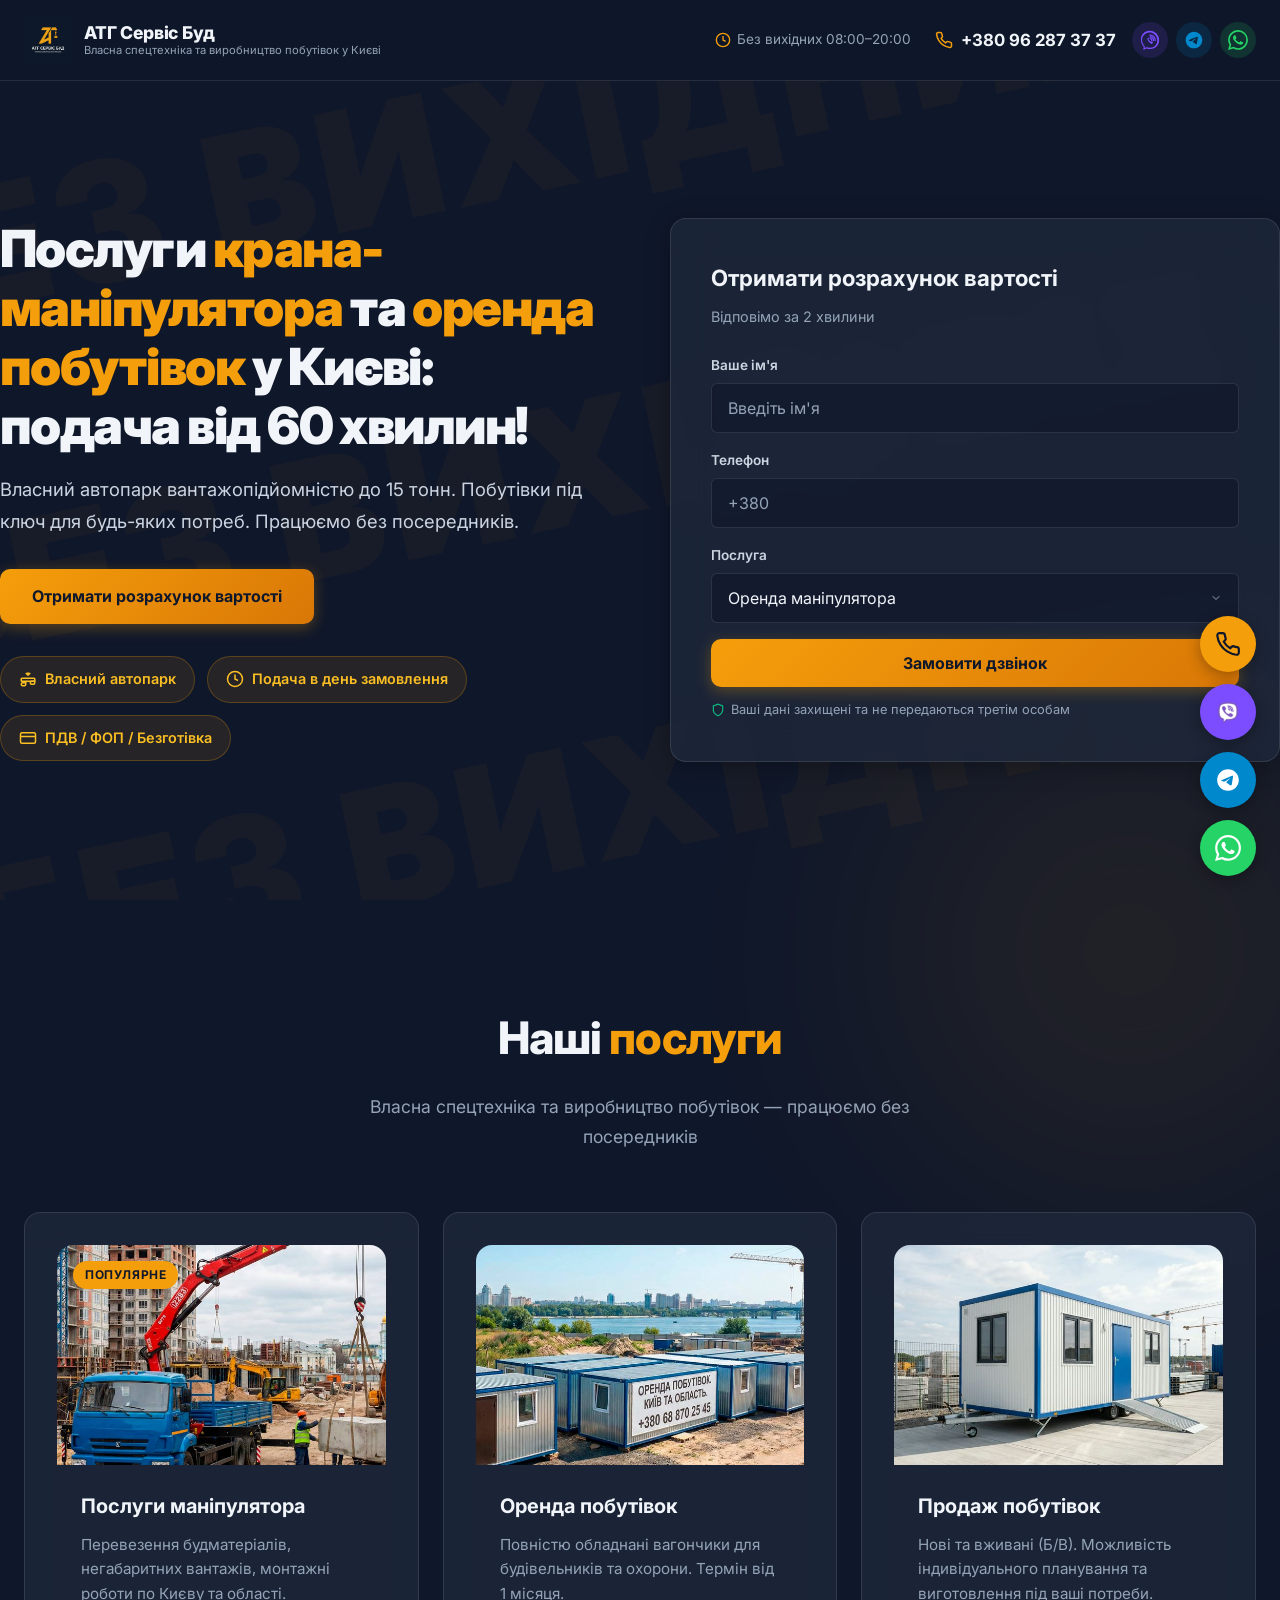
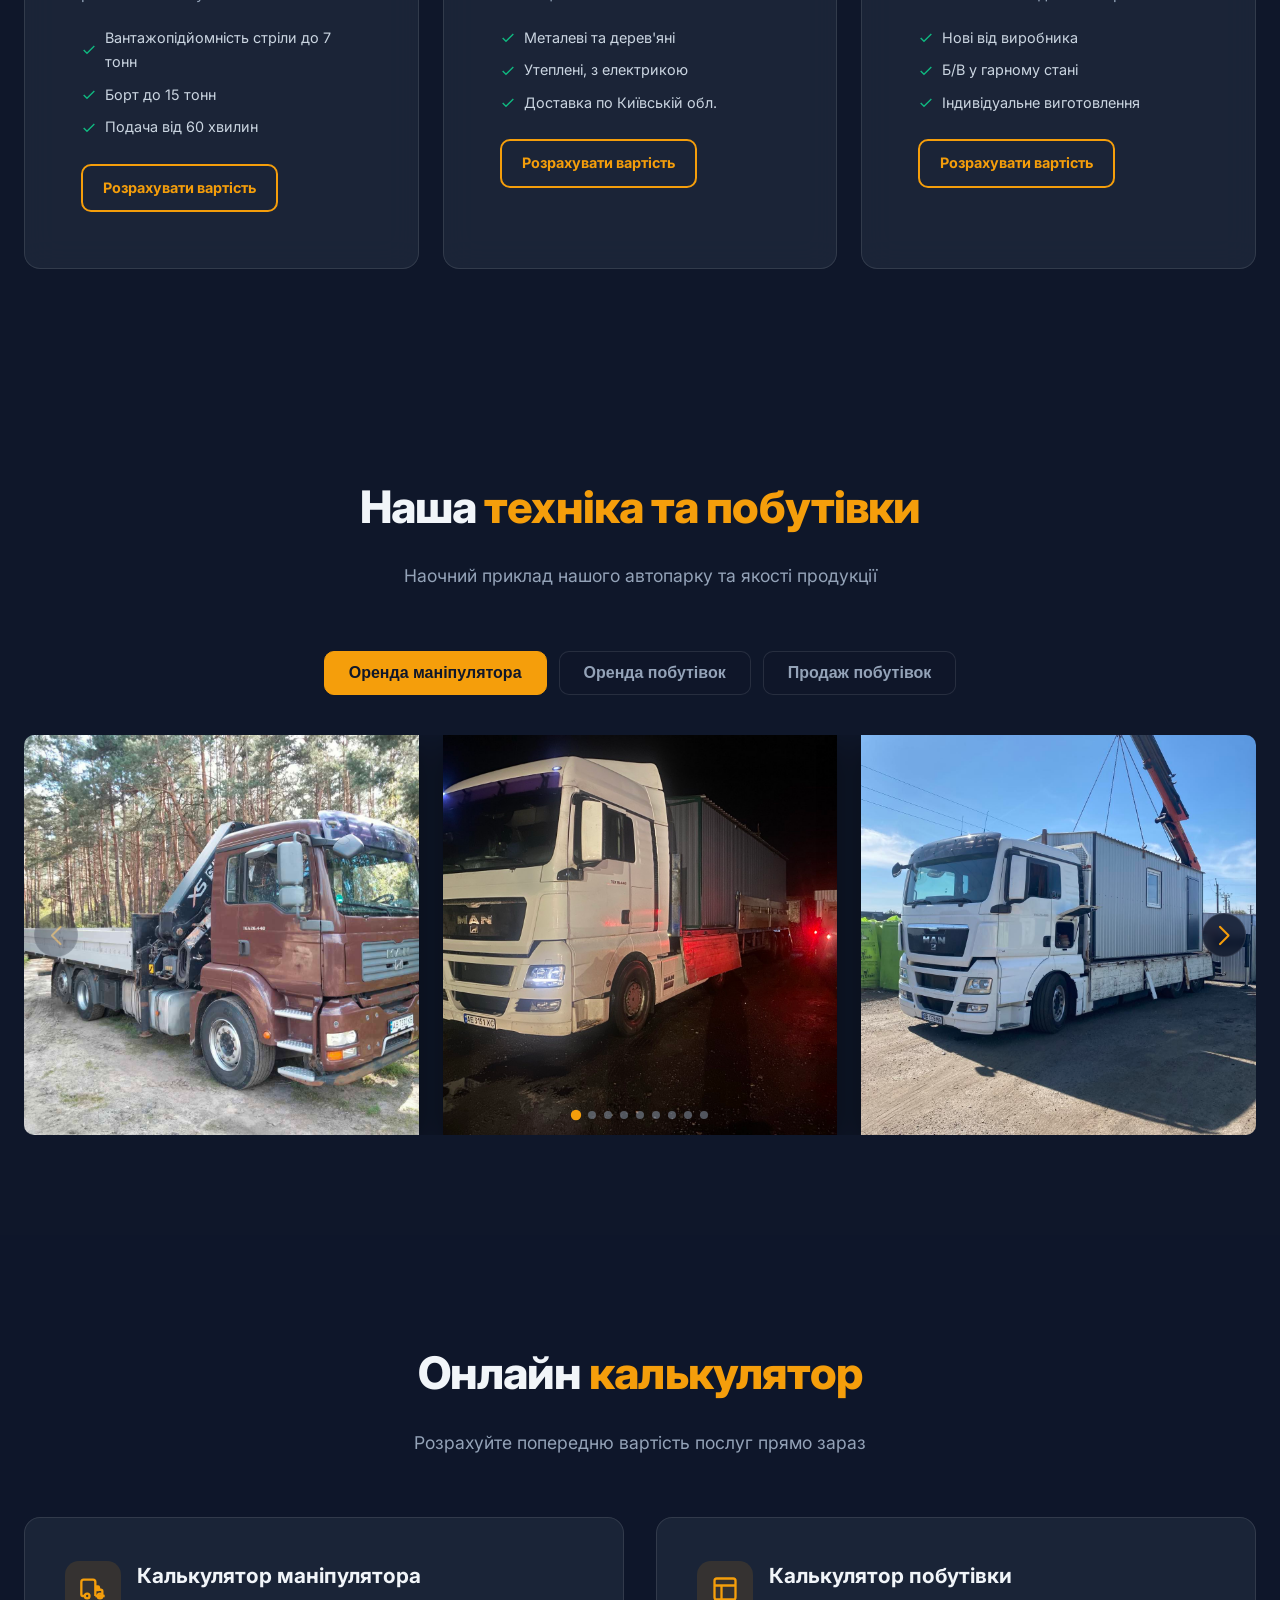
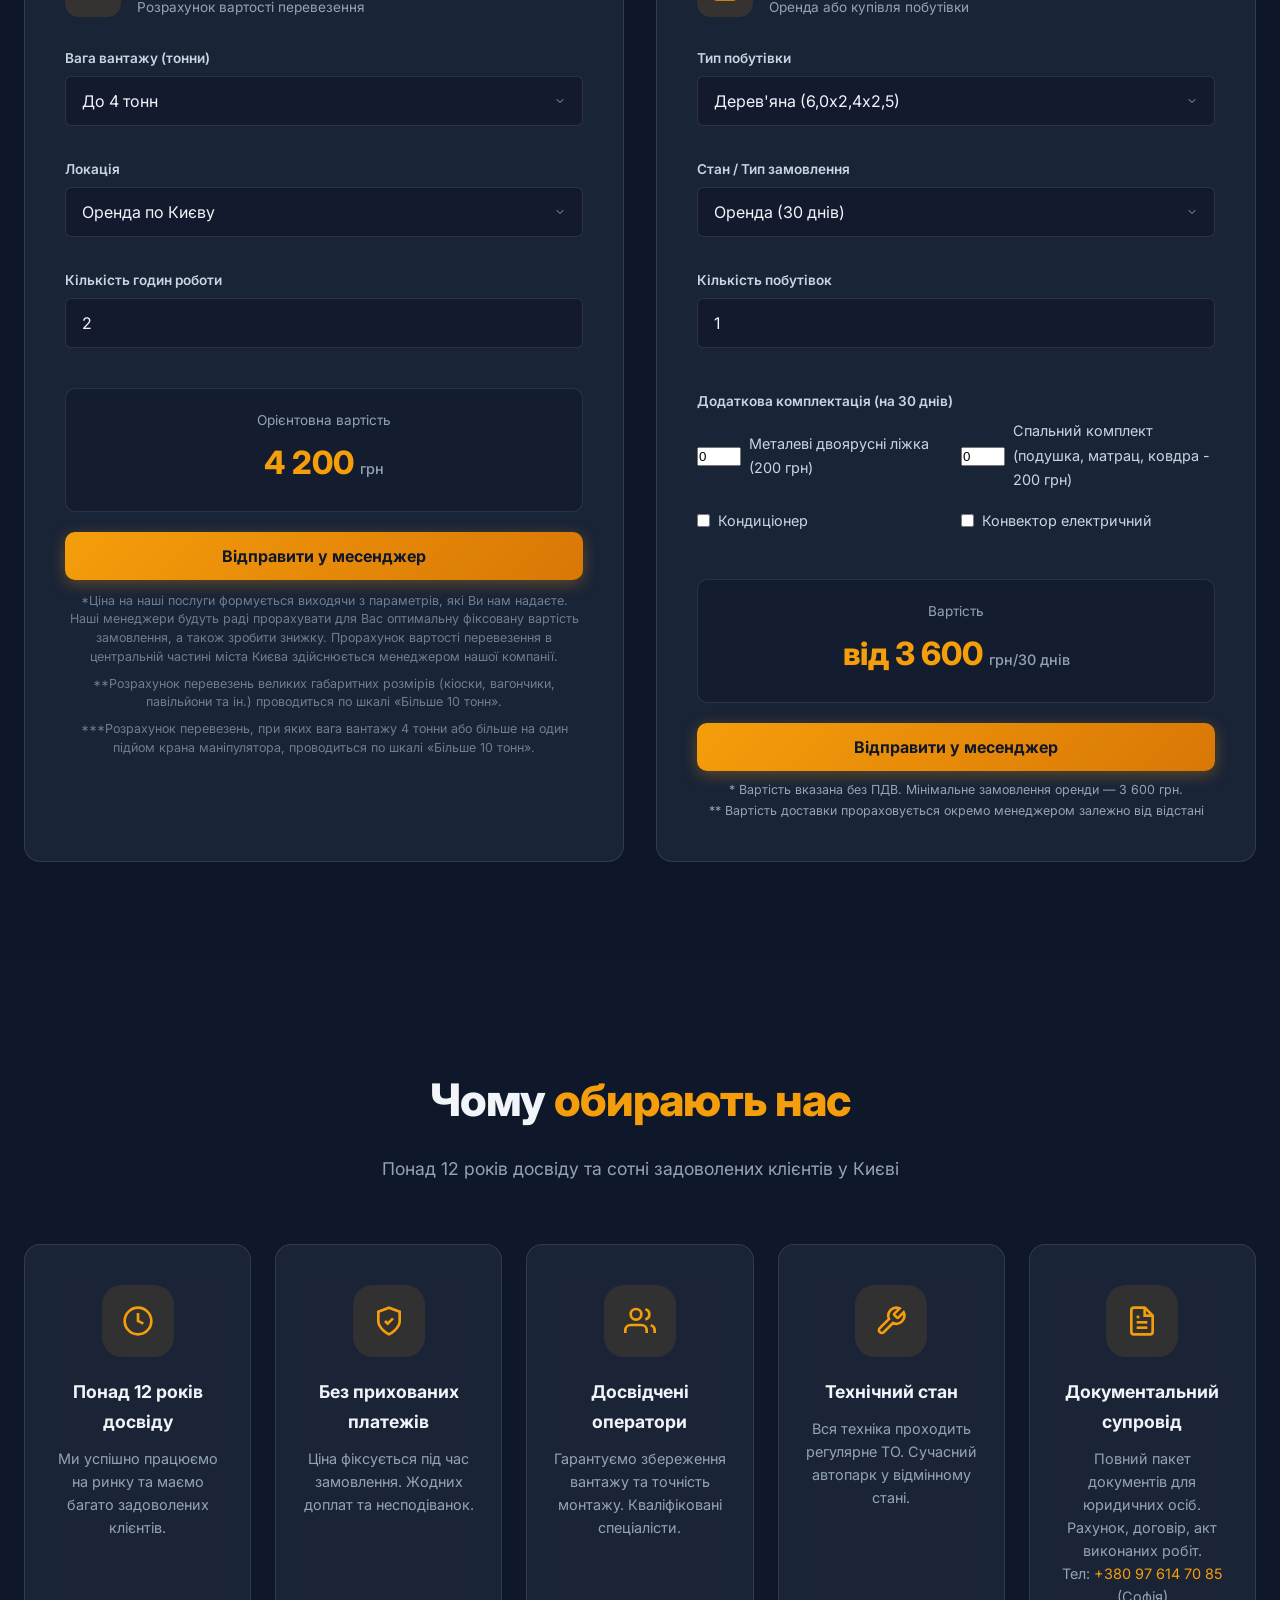
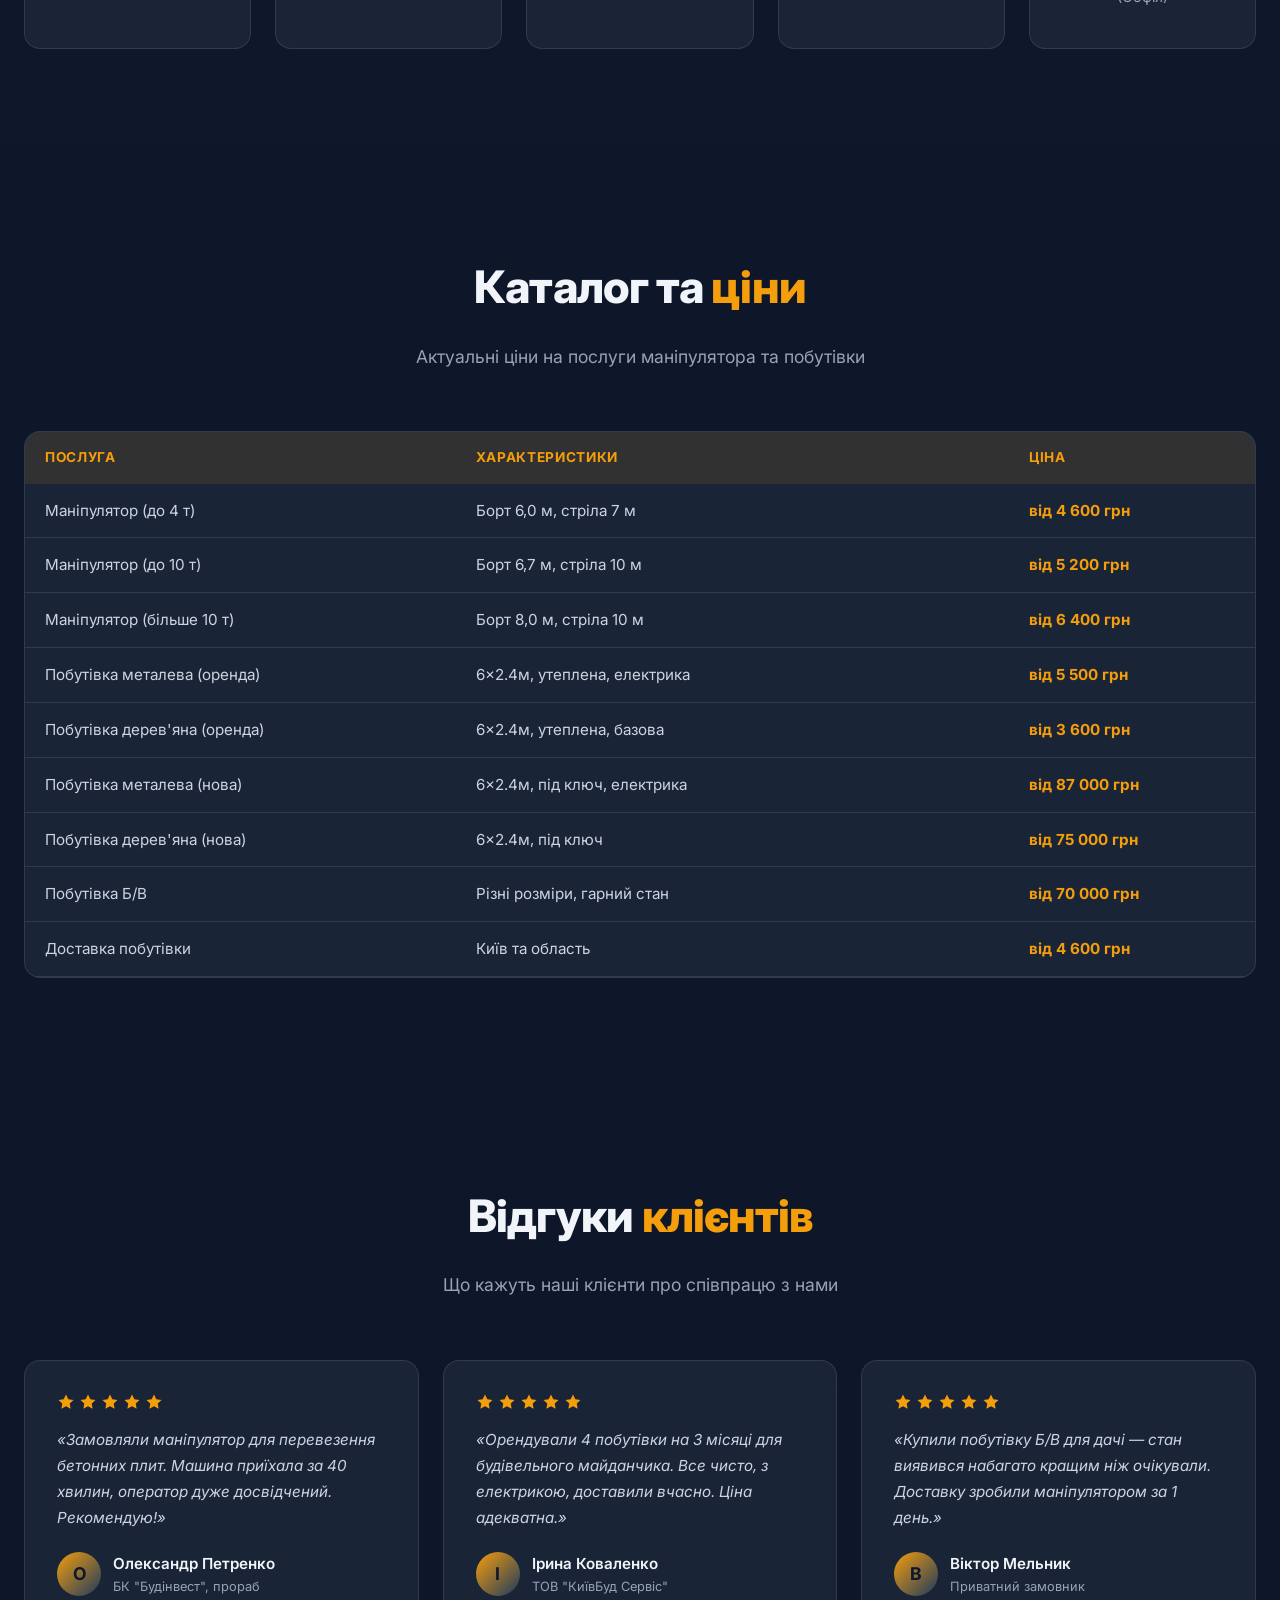
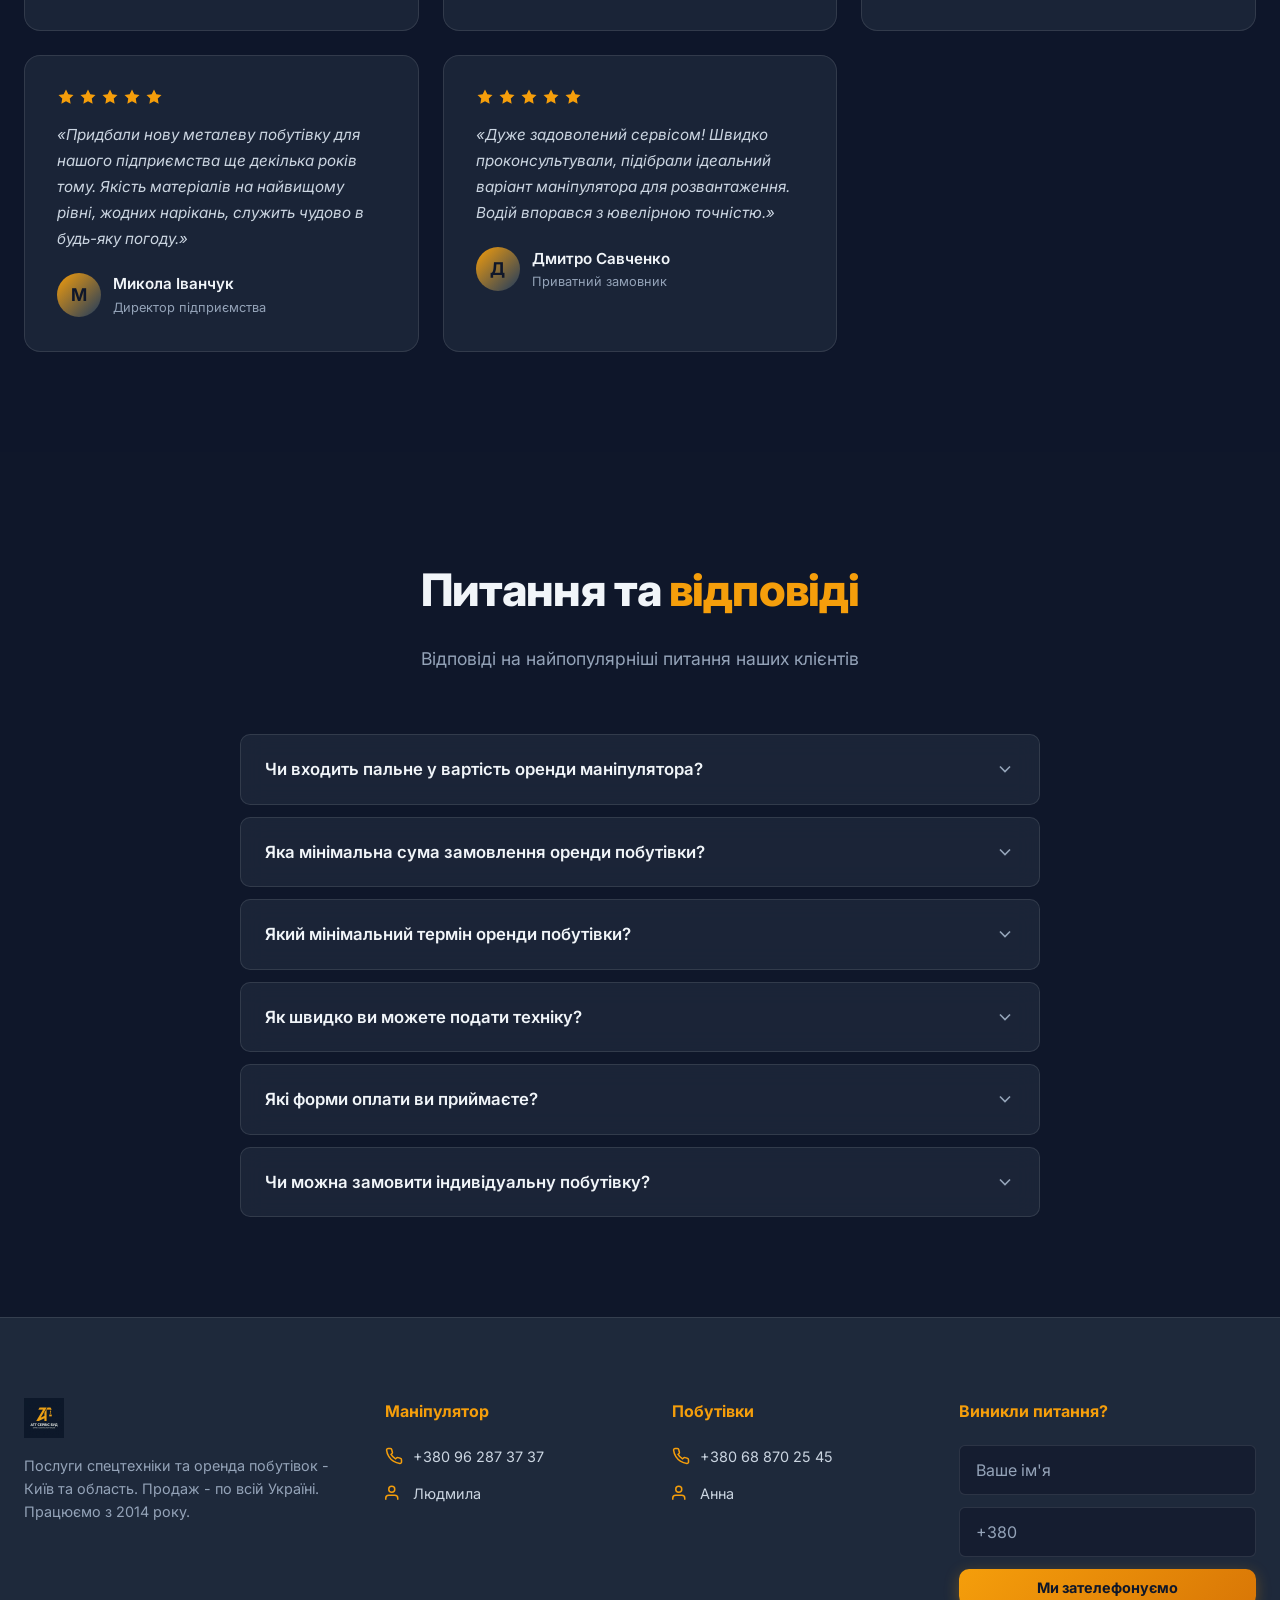
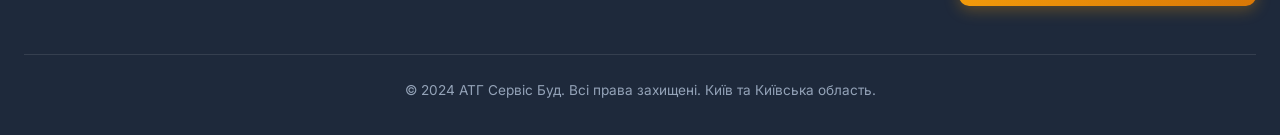
==== index.html @ 5feaf806 "Додано примітки із зірочками під кнопкою калькулятора маніпулятора" ====
<!DOCTYPE html>
<html lang="uk">

<head>
    <meta charset="UTF-8">
    <meta name="viewport" content="width=device-width, initial-scale=1.0">
    <title>АТГ Сервіс Буд — Оренда крана-маніпулятора та побутівок у Києві</title>
    <meta name="description"
        content="Послуги крана-маніпулятора, оренда та продаж побутівок у Києві та Київській області. Власний автопарк, подача від 60 хвилин, без посередників.">
    <link rel="stylesheet" href="style.css">
    <link rel="stylesheet" href="https://cdn.jsdelivr.net/npm/swiper@11/swiper-bundle.min.css" />
    <link rel="icon" type="image/png" href="images/logo.png">
</head>

<body>

    <!-- HEADER -->
    <header class="header" id="header">
        <div class="container header-inner">
            <a href="#" class="header-logo">
                <img src="images/logo.png" alt="АТГ Сервіс Буд">
                <div class="header-logo-text">
                    <span class="header-logo-name">АТГ Сервіс Буд</span>
                    <span class="header-logo-desc">Власна спецтехніка та виробництво побутівок у Києві</span>
                </div>
            </a>
            <div class="header-info">
                <div class="header-schedule">
                    <svg viewBox="0 0 24 24" fill="none" stroke="currentColor" stroke-width="2">
                        <circle cx="12" cy="12" r="10" />
                        <polyline points="12 6 12 12 16 14" />
                    </svg>
                    <span>Без вихідних 08:00–20:00</span>
                </div>
                <div class="header-contacts">
                    <a href="tel:+380962873737" class="header-phone">
                        <svg viewBox="0 0 24 24" fill="none" stroke="currentColor" stroke-width="2">
                            <path
                                d="M22 16.92v3a2 2 0 01-2.18 2 19.79 19.79 0 01-8.63-3.07 19.5 19.5 0 01-6-6A19.79 19.79 0 012.12 4.18 2 2 0 014.11 2h3a2 2 0 012 1.72c.127.96.361 1.903.7 2.81a2 2 0 01-.45 2.11L8.09 9.91a16 16 0 006 6l1.27-1.27a2 2 0 012.11-.45c.907.339 1.85.573 2.81.7A2 2 0 0122 16.92z" />
                        </svg>
                        +380 96 287 37 37
                    </a>
                    <div class="header-messengers">
                        <a href="viber://chat?number=%2B380962873737" class="messenger-icon viber" title="Viber">
                            <svg viewBox="0 0 24 24" fill="currentColor">
                                <path
                                    d="M12.031 1.003c-4.474-.024-8.478 2.163-10.158 6.273-1.066 2.607-1.02 5.593-.112 8.25.605 1.762 1.56 3.335 2.748 4.664l-.556 3.012c-.072.39.33.687.686.505l2.905-1.487a15.98 15.98 0 004.456.638c4.474.024 8.478-2.163 10.158-6.273 1.066-2.607 1.02-5.593.112-8.25C21.097 4.73 16.955 1.03 12.031 1.003zM12 3.003c3.8.022 7.16 3.127 8.136 6.197.763 2.238.8 4.727-.112 6.96-1.353 3.31-4.69 5.136-8.18 5.115a13.94 13.94 0 01-3.654-.49l-.552-.152-.487.25-1.612.824.32-1.73-.288-.414c-1.1-1.2-1.97-2.63-2.504-4.18-.766-2.238-.8-4.727.112-6.96C4.532 5.112 7.87 2.98 12 3.003zm-.1 2.5a.75.75 0 000 1.5c2.903 0 5.596 2.243 5.596 5.497a.75.75 0 001.5 0c0-4.136-3.393-6.997-7.096-6.997zm.243 1.859a.75.75 0 00-.035 1.5c1.727.04 3.392 1.487 3.392 3.638a.75.75 0 001.5 0c0-2.95-2.335-5.09-4.857-5.138zm.09 1.893a.75.75 0 00-.23 1.47c.69.217 1.497.95 1.497 2.275a.75.75 0 001.5 0c0-2.016-1.303-3.2-2.592-3.696a.75.75 0 00-.175-.05zM10.5 9c-.585 0-.893.25-1.19.54-.306.298-.517.71-.517.71a.5.5 0 00-.027.294c.26 1.21.88 2.423 1.753 3.54.973 1.242 2.07 2.055 3.242 2.59a.5.5 0 00.37.016s.444-.18.768-.47c.34-.303.601-.62.601-1.22 0-.552-.448-1-.998-1-.14 0-.393.072-.674.166-.28.094-.612.094-.856-.078l-.043-.028a8.926 8.926 0 01-1.662-1.47 8.88 8.88 0 01-.808-1.088l-.063-.1c-.167-.283-.14-.592-.032-.83.107-.24.234-.49.234-.622 0-.55-.448-1-.998-1-.04 0-.068-.004-.1 0z" />
                            </svg>
                        </a>
                        <a href="https://t.me/+380962873737" class="messenger-icon telegram" title="Telegram">
                            <svg viewBox="0 0 24 24" fill="currentColor">
                                <path
                                    d="M12 2C6.48 2 2 6.48 2 12s4.48 10 10 10 10-4.48 10-10S17.52 2 12 2zm4.64 6.8c-.15 1.58-.8 5.42-1.13 7.19-.14.75-.42 1-.68 1.03-.58.05-1.02-.38-1.58-.75-.88-.58-1.38-.94-2.23-1.5-.99-.65-.35-1.01.22-1.59.15-.15 2.71-2.48 2.76-2.69a.2.2 0 00-.05-.18c-.06-.05-.14-.03-.21-.02-.09.02-1.49.95-4.22 2.79-.4.27-.76.41-1.08.4-.36-.01-1.04-.2-1.55-.37-.63-.2-1.12-.31-1.08-.66.02-.18.27-.36.74-.55 2.92-1.27 4.86-2.11 5.83-2.51 2.78-1.16 3.35-1.36 3.73-1.36.08 0 .27.02.39.12.1.08.13.19.14.27-.01.06.01.24 0 .38z" />
                            </svg>
                        </a>
                        <a href="https://wa.me/380962873737" class="messenger-icon whatsapp" title="WhatsApp">
                            <svg viewBox="0 0 24 24" fill="currentColor">
                                <path
                                    d="M17.472 14.382c-.297-.149-1.758-.867-2.03-.967-.273-.099-.471-.148-.67.15-.197.297-.767.966-.94 1.164-.173.199-.347.223-.644.075-.297-.15-1.255-.463-2.39-1.475-.883-.788-1.48-1.761-1.653-2.059-.173-.297-.018-.458.13-.606.134-.133.298-.347.446-.52.149-.174.198-.298.298-.497.099-.198.05-.371-.025-.52-.075-.149-.669-1.612-.916-2.207-.242-.579-.487-.5-.669-.51-.173-.008-.371-.01-.57-.01-.198 0-.52.074-.792.372-.272.297-1.04 1.016-1.04 2.479 0 1.462 1.065 2.875 1.213 3.074.149.198 2.096 3.2 5.077 4.487.709.306 1.262.489 1.694.625.712.227 1.36.195 1.871.118.571-.085 1.758-.719 2.006-1.413.248-.694.248-1.289.173-1.413-.074-.124-.272-.198-.57-.347m-5.421 7.403h-.004a9.87 9.87 0 01-5.031-1.378l-.361-.214-3.741.982.998-3.648-.235-.374a9.86 9.86 0 01-1.51-5.26c.001-5.45 4.436-9.884 9.888-9.884 2.64 0 5.122 1.03 6.988 2.898a9.825 9.825 0 012.893 6.994c-.003 5.45-4.437 9.884-9.885 9.884m8.413-18.297A11.815 11.815 0 0012.05 0C5.495 0 .16 5.335.157 11.892c0 2.096.547 4.142 1.588 5.945L.057 24l6.305-1.654a11.882 11.882 0 005.683 1.448h.005c6.554 0 11.89-5.335 11.893-11.893a11.821 11.821 0 00-3.48-8.413z" />
                            </svg>
                        </a>
                    </div>
                </div>
            </div>
            <button class="mobile-menu-btn" id="mobileMenuBtn" aria-label="Меню">
                <span></span><span></span><span></span>
            </button>
        </div>
    </header>

    <!-- HERO -->
    <section class="hero" id="hero">
        <div class="hero-bg">
            <div class="hero-marquee-wrap">
                <div class="hero-marquee-track">
                    <span>БЕЗ ВИХІДНИХ З 08:00–20:00</span>
                    <span>БЕЗ ВИХІДНИХ З 08:00–20:00</span>
                    <span>БЕЗ ВИХІДНИХ З 08:00–20:00</span>
                    <span>БЕЗ ВИХІДНИХ З 08:00–20:00</span>
                    <span>БЕЗ ВИХІДНИХ З 08:00–20:00</span>
                    <span>БЕЗ ВИХІДНИХ З 08:00–20:00</span>
                    <span>БЕЗ ВИХІДНИХ З 08:00–20:00</span>
                    <span>БЕЗ ВИХІДНИХ З 08:00–20:00</span>
                </div>
                <div class="hero-marquee-track hero-marquee-track-2">
                    <span>БЕЗ ВИХІДНИХ З 08:00–20:00</span>
                    <span>БЕЗ ВИХІДНИХ З 08:00–20:00</span>
                    <span>БЕЗ ВИХІДНИХ З 08:00–20:00</span>
                    <span>БЕЗ ВИХІДНИХ З 08:00–20:00</span>
                    <span>БЕЗ ВИХІДНИХ З 08:00–20:00</span>
                    <span>БЕЗ ВИХІДНИХ З 08:00–20:00</span>
                    <span>БЕЗ ВИХІДНИХ З 08:00–20:00</span>
                    <span>БЕЗ ВИХІДНИХ З 08:00–20:00</span>
                </div>
                <div class="hero-marquee-track hero-marquee-track-3">
                    <span>БЕЗ ВИХІДНИХ З 08:00–20:00</span>
                    <span>БЕЗ ВИХІДНИХ З 08:00–20:00</span>
                    <span>БЕЗ ВИХІДНИХ З 08:00–20:00</span>
                    <span>БЕЗ ВИХІДНИХ З 08:00–20:00</span>
                    <span>БЕЗ ВИХІДНИХ З 08:00–20:00</span>
                    <span>БЕЗ ВИХІДНИХ З 08:00–20:00</span>
                    <span>БЕЗ ВИХІДНИХ З 08:00–20:00</span>
                    <span>БЕЗ ВИХІДНИХ З 08:00–20:00</span>
                </div>
            </div>
        </div>
        <div class="container hero-content">
            <div class="hero-text">
                <h1>Послуги <span>крана-маніпулятора</span> та <span>оренда побутівок</span> у Києві: подача від 60
                    хвилин!</h1>
                <p class="hero-subtitle">Власний автопарк вантажопідйомністю до 15 тонн. Побутівки під ключ для
                    будь-яких потреб. Працюємо без посередників.</p>
                <a href="#calculator" class="btn btn-primary btn-pulse">Отримати розрахунок вартості</a>
                <div class="hero-badges">
                    <div class="hero-badge">
                        <svg viewBox="0 0 24 24" fill="none" stroke="currentColor" stroke-width="2">
                            <path
                                d="M9 17H5a2 2 0 00-2 2 2 2 0 002 2h2a2 2 0 002-2zm12-2h-4a2 2 0 00-2 2 2 2 0 002 2h2a2 2 0 002-2zM12 7V3m0 4l-3-3m3 3l3-3" />
                            <rect x="3" y="11" width="18" height="4" rx="1" />
                        </svg>
                        Власний автопарк
                    </div>
                    <div class="hero-badge">
                        <svg viewBox="0 0 24 24" fill="none" stroke="currentColor" stroke-width="2">
                            <circle cx="12" cy="12" r="10" />
                            <polyline points="12 6 12 12 16 14" />
                        </svg>
                        Подача в день замовлення
                    </div>
                    <div class="hero-badge">
                        <svg viewBox="0 0 24 24" fill="none" stroke="currentColor" stroke-width="2">
                            <rect x="2" y="5" width="20" height="14" rx="2" />
                            <line x1="2" y1="10" x2="22" y2="10" />
                        </svg>
                        ПДВ / ФОП / Безготівка
                    </div>
                </div>
            </div>
            <div class="hero-form-card" id="heroForm">
                <h3 class="hero-form-title">Отримати розрахунок вартості</h3>
                <p class="hero-form-subtitle">Відповімо за 2 хвилини</p>
                <form id="heroFormSubmit">
                    <div class="form-group">
                        <label for="heroName">Ваше ім'я</label>
                        <input type="text" id="heroName" class="form-input" placeholder="Введіть ім'я" required>
                    </div>
                    <div class="form-group">
                        <label for="heroPhone">Телефон</label>
                        <input type="tel" id="heroPhone" class="form-input" placeholder="+380" required>
                    </div>
                    <div class="form-group">
                        <label for="heroService">Послуга</label>
                        <select id="heroService" class="form-select">
                            <option value="manipulator">Оренда маніпулятора</option>
                            <option value="rent">Оренда побутівки</option>
                            <option value="buy">Купити побутівку</option>
                        </select>
                    </div>
                    <button type="submit" class="btn btn-primary btn-pulse" style="width:100%">Замовити дзвінок</button>
                    <div class="form-trust">
                        <svg viewBox="0 0 24 24" fill="none" stroke="currentColor" stroke-width="2">
                            <path d="M12 22s8-4 8-10V5l-8-3-8 3v7c0 6 8 10 8 10z" />
                        </svg>
                        Ваші дані захищені та не передаються третім особам
                    </div>
                </form>
            </div>
        </div>
    </section>

    <!-- SERVICES -->
    <section class="section" id="services">
        <div class="bg-accent bg-accent-1"></div>
        <div class="container">
            <h2 class="section-title">Наші <span>послуги</span></h2>
            <p class="section-subtitle">Власна спецтехніка та виробництво побутівок — працюємо без посередників</p>
            <div class="services-grid">
                <div class="glass-card service-card">
                    <div class="service-card-img"><img src="images/manipulator-service.jpg" alt="Послуги маніпулятора"
                            onerror="this.parentElement.innerHTML='<div class=placeholder-img><svg width=48 height=48 viewBox=&quot;0 0 24 24&quot; fill=&quot;none&quot; stroke=&quot;%23F59E0B&quot; stroke-width=&quot;1.5&quot;><path d=&quot;M14 18V6a2 2 0 00-2-2H4a2 2 0 00-2 2v11a1 1 0 001 1h2m10 0h4a1 1 0 001-1v-3.28a1 1 0 00-.684-.948l-3-1A1 1 0 0016 9.72V14m-2 4h2m4 0h2&quot;/><circle cx=&quot;7&quot; cy=&quot;18&quot; r=&quot;2&quot;/><circle cx=&quot;18&quot; cy=&quot;18&quot; r=&quot;2&quot;/></svg></div>'"><span
                            class="service-tag">Популярне</span></div>
                    <div class="service-card-body">
                        <h3>Послуги маніпулятора</h3>
                        <p>Перевезення будматеріалів, негабаритних вантажів, монтажні роботи по Києву та області.</p>
                        <ul class="service-features">
                            <li><svg viewBox="0 0 24 24" fill="none" stroke="currentColor" stroke-width="2">
                                    <polyline points="20 6 9 17 4 12" />
                                </svg>Вантажопідйомність стріли до 7 тонн</li>
                            <li><svg viewBox="0 0 24 24" fill="none" stroke="currentColor" stroke-width="2">
                                    <polyline points="20 6 9 17 4 12" />
                                </svg>Борт до 15 тонн</li>
                            <li><svg viewBox="0 0 24 24" fill="none" stroke="currentColor" stroke-width="2">
                                    <polyline points="20 6 9 17 4 12" />
                                </svg>Подача від 60 хвилин</li>
                        </ul>
                        <a href="#calculator" class="btn btn-outline btn-sm">Розрахувати вартість</a>
                    </div>
                </div>
                <div class="glass-card service-card">
                    <div class="service-card-img"><img src="images/bytovka-service.jpg" alt="Оренда побутівок"
                            onerror="this.parentElement.innerHTML='<div class=placeholder-img><svg width=48 height=48 viewBox=&quot;0 0 24 24&quot; fill=&quot;none&quot; stroke=&quot;%23F59E0B&quot; stroke-width=&quot;1.5&quot;><rect x=&quot;3&quot; y=&quot;3&quot; width=&quot;18&quot; height=&quot;18&quot; rx=&quot;2&quot;/><path d=&quot;M3 9h18M9 21V9&quot;/></svg></div>'">
                    </div>
                    <div class="service-card-body">
                        <h3>Оренда побутівок</h3>
                        <p>Повністю обладнані вагончики для будівельників та охорони. Термін від 1 місяця.</p>
                        <ul class="service-features">
                            <li><svg viewBox="0 0 24 24" fill="none" stroke="currentColor" stroke-width="2">
                                    <polyline points="20 6 9 17 4 12" />
                                </svg>Металеві та дерев'яні</li>
                            <li><svg viewBox="0 0 24 24" fill="none" stroke="currentColor" stroke-width="2">
                                    <polyline points="20 6 9 17 4 12" />
                                </svg>Утеплені, з електрикою</li>
                            <li><svg viewBox="0 0 24 24" fill="none" stroke="currentColor" stroke-width="2">
                                    <polyline points="20 6 9 17 4 12" />
                                </svg>Доставка по Київській обл.</li>
                        </ul>
                        <a href="#calc-bytovka" class="btn btn-outline btn-sm">Розрахувати вартість</a>
                    </div>
                </div>
                <div class="glass-card service-card">
                    <div class="service-card-img"><img src="images/gallery-work.jpg" alt="Продаж побутівок"
                            onerror="this.parentElement.innerHTML='<div class=placeholder-img><svg width=48 height=48 viewBox=&quot;0 0 24 24&quot; fill=&quot;none&quot; stroke=&quot;%23F59E0B&quot; stroke-width=&quot;1.5&quot;><path d=&quot;M20 7l-8-4-8 4m16 0l-8 4m8-4v10l-8 4m0-10L4 7m8 4v10M4 7v10l8 4&quot;/></svg></div>'">
                    </div>
                    <div class="service-card-body">
                        <h3>Продаж побутівок</h3>
                        <p>Нові та вживані (Б/В). Можливість індивідуального планування та виготовлення під ваші
                            потреби.</p>
                        <ul class="service-features">
                            <li><svg viewBox="0 0 24 24" fill="none" stroke="currentColor" stroke-width="2">
                                    <polyline points="20 6 9 17 4 12" />
                                </svg>Нові від виробника</li>
                            <li><svg viewBox="0 0 24 24" fill="none" stroke="currentColor" stroke-width="2">
                                    <polyline points="20 6 9 17 4 12" />
                                </svg>Б/В у гарному стані</li>
                            <li><svg viewBox="0 0 24 24" fill="none" stroke="currentColor" stroke-width="2">
                                    <polyline points="20 6 9 17 4 12" />
                                </svg>Індивідуальне виготовлення</li>
                        </ul>
                        <a href="#calc-bytovka" class="btn btn-outline btn-sm">Розрахувати вартість</a>
                    </div>
                </div>
            </div>
        </div>
    </section>

    <!-- GALLERY -->
    <section class="section" id="gallery">
        <div class="container">
            <h2 class="section-title">Наша <span>техніка та побутівки</span></h2>
            <p class="section-subtitle">Наочний приклад нашого автопарку та якості продукції</p>

            <div class="gallery-tabs">
                <button class="gallery-tab active" data-target="gallery-manipulator">Оренда маніпулятора</button>
                <button class="gallery-tab" data-target="gallery-rent">Оренда побутівок</button>
                <button class="gallery-tab" data-target="gallery-sale">Продаж побутівок</button>
            </div>

            <!-- Manipulator Slider -->
            <div class="gallery-tab-content active" id="gallery-manipulator">
                <div class="swiper gallery-slider" id="swiper-manipulator">
                    <div class="swiper-wrapper">
                        <div class="swiper-slide">
                            <img src="images/k1.jpg" alt="Оренда маніпулятора 1" class="gallery-img">
                        </div>
                        <div class="swiper-slide">
                            <img src="images/k2.jpg" alt="Оренда маніпулятора 2" class="gallery-img">
                        </div>
                        <div class="swiper-slide">
                            <img src="images/k3.jpg" alt="Оренда маніпулятора 3" class="gallery-img">
                        </div>
                        <div class="swiper-slide">
                            <img src="images/k4.jpg" alt="Оренда маніпулятора 4" class="gallery-img">
                        </div>
                        <div class="swiper-slide">
                            <img src="images/k5.jpg" alt="Оренда маніпулятора 5" class="gallery-img">
                        </div>
                        <div class="swiper-slide">
                            <img src="images/k6.jpg" alt="Оренда маніпулятора 6" class="gallery-img">
                        </div>
                        <div class="swiper-slide">
                            <img src="images/k7.jpg" alt="Оренда маніпулятора 7" class="gallery-img">
                        </div>
                        <div class="swiper-slide">
                            <img src="images/k8.jpg" alt="Оренда маніпулятора 8" class="gallery-img">
                        </div>
                        <div class="swiper-slide">
                            <img src="images/k9.jpg" alt="Оренда маніпулятора 9" class="gallery-img">
                        </div>
                        <div class="swiper-slide">
                            <img src="images/k10.jpg" alt="Оренда маніпулятора 10" class="gallery-img">
                        </div>
                        <div class="swiper-slide">
                            <img src="images/k11.jpg" alt="Оренда маніпулятора 11" class="gallery-img">
                        </div>
                    </div>
                    <div class="swiper-pagination"></div>
                    <div class="swiper-button-prev"></div>
                    <div class="swiper-button-next"></div>
                </div>
            </div>

            <!-- Rent Bytovka Slider -->
            <div class="gallery-tab-content" id="gallery-rent">
                <div class="swiper gallery-slider" id="swiper-rent">
                    <div class="swiper-wrapper">
                        <div class="swiper-slide"><img src="images/bp1.jpg" alt="Оренда побутівки 1"
                                class="gallery-img"></div>
                        <div class="swiper-slide"><img src="images/bp2.jpg" alt="Оренда побутівки 2"
                                class="gallery-img"></div>
                        <div class="swiper-slide"><img src="images/bp3.jpg" alt="Оренда побутівки 3"
                                class="gallery-img"></div>
                        <div class="swiper-slide"><img src="images/bp4.jpg" alt="Оренда побутівки 4"
                                class="gallery-img"></div>
                        <div class="swiper-slide"><img src="images/bp5.jpg" alt="Оренда побутівки 5"
                                class="gallery-img"></div>
                        <div class="swiper-slide"><img src="images/bp6.jpg" alt="Оренда побутівки 6"
                                class="gallery-img"></div>
                        <div class="swiper-slide"><img src="images/bp7.jpg" alt="Оренда побутівки 7"
                                class="gallery-img"></div>
                        <div class="swiper-slide"><img src="images/bp8.jpg" alt="Оренда побутівки 8"
                                class="gallery-img"></div>
                        <div class="swiper-slide"><img src="images/bp9.jpg" alt="Оренда побутівки 9"
                                class="gallery-img"></div>
                        <div class="swiper-slide"><img src="images/bp10.jpg" alt="Оренда побутівки 10"
                                class="gallery-img"></div>
                        <div class="swiper-slide"><img src="images/bp11.jpg" alt="Оренда побутівки 11"
                                class="gallery-img"></div>
                        <div class="swiper-slide"><img src="images/bp12.jpg" alt="Оренда побутівки 12"
                                class="gallery-img"></div>
                    </div>
                    <div class="swiper-pagination"></div>
                    <div class="swiper-button-prev"></div>
                    <div class="swiper-button-next"></div>
                </div>
            </div>

            <!-- Sale Bytovka Slider -->
            <div class="gallery-tab-content" id="gallery-sale">
                <div class="swiper gallery-slider" id="swiper-sale">
                    <div class="swiper-wrapper">
                        <div class="swiper-slide"><img src="images/bo1.jpg" alt="Продаж побутівки 1"
                                class="gallery-img"></div>
                        <div class="swiper-slide"><img src="images/bo2.jpg" alt="Продаж побутівки 2"
                                class="gallery-img"></div>
                        <div class="swiper-slide"><img src="images/bo3.jpg" alt="Продаж побутівки 3"
                                class="gallery-img"></div>
                        <div class="swiper-slide"><img src="images/bo4.jpg" alt="Продаж побутівки 4"
                                class="gallery-img"></div>
                        <div class="swiper-slide"><img src="images/bo5.jpg" alt="Продаж побутівки 5"
                                class="gallery-img"></div>
                        <div class="swiper-slide"><img src="images/bo6.jpg" alt="Продаж побутівки 6"
                                class="gallery-img"></div>
                        <div class="swiper-slide"><img src="images/bo7.jpg" alt="Продаж побутівки 7"
                                class="gallery-img"></div>
                        <div class="swiper-slide"><img src="images/bo8.jpg" alt="Продаж побутівки 8"
                                class="gallery-img"></div>
                        <div class="swiper-slide"><img src="images/bo9.jpg" alt="Продаж побутівки 9"
                                class="gallery-img"></div>
                        <div class="swiper-slide"><img src="images/bo10.jpg" alt="Продаж побутівки 10"
                                class="gallery-img"></div>
                        <div class="swiper-slide"><img src="images/bo11.jpg" alt="Продаж побутівки 11"
                                class="gallery-img"></div>
                    </div>
                    <div class="swiper-pagination"></div>
                    <div class="swiper-button-prev"></div>
                    <div class="swiper-button-next"></div>
                </div>
            </div>

        </div>
    </section>

    <!-- CALCULATORS -->
    <section class="section" id="calculator" style="background:rgba(15,23,42,0.5)">
        <div class="container">
            <h2 class="section-title">Онлайн <span>калькулятор</span></h2>
            <p class="section-subtitle">Розрахуйте попередню вартість послуг прямо зараз</p>
            <div class="calculators-grid">
                <div class="glass-card calc-card">
                    <div class="calc-card-header">
                        <div class="calc-icon"><svg viewBox="0 0 24 24" fill="none" stroke="currentColor"
                                stroke-width="2">
                                <path
                                    d="M14 18V6a2 2 0 00-2-2H4a2 2 0 00-2 2v11a1 1 0 001 1h2m10 0h4a1 1 0 001-1v-3.28a1 1 0 00-.684-.948l-3-1A1 1 0 0016 9.72V14m-2 4h2m4 0h2" />
                                <circle cx="7" cy="18" r="2" />
                                <circle cx="18" cy="18" r="2" />
                            </svg></div>
                        <div>
                            <h3>Калькулятор маніпулятора</h3>
                            <p>Розрахунок вартості перевезення</p>
                        </div>
                    </div>
                    <div class="calc-fields">
                        <div class="form-group"><label>Вага вантажу (тонни)</label><select id="calcWeight"
                                class="form-select">
                                <option value="4">До 4 тонн</option>
                                <option value="10">До 10 тонн</option>
                                <option value="15">Більше 10 тонн</option>
                            </select></div>
                        <div class="form-group"><label>Локація</label><select id="calcLocation" class="form-select">
                                <option value="kyiv">Оренда по Києву</option>
                                <option value="region">Оренда по Області</option>
                            </select></div>
                        <div class="form-group" id="distanceGroup" style="display: none;"><label>Відстань, км (Київ -
                                місце завантаження - місце вивантаження- Київ)</label><input type="number"
                                id="calcDistance" class="form-input" placeholder="0" min="0" max="200" value="0"></div>
                        <div class="form-group"><label>Кількість годин роботи</label><input type="number" id="calcHours"
                                class="form-input" placeholder="2" min="2" max="24" value="2"></div>
                    </div>
                    <div class="calc-result">
                        <p class="calc-result-label">Орієнтовна вартість</p>
                        <p class="calc-result-price" id="calcManipResult">4 600 <small>грн</small></p>
                    </div>
                    <button class="btn btn-primary btn-calc-messenger" style="width:100%"
                        data-type="manipulator">Відправити у месенджер</button>
                    <div class="calc-note"
                        style="margin-top: 12px; font-size: 0.78rem; line-height: 1.5; opacity: 0.7;">
                        <p style="margin-bottom: 8px;">*Ціна на наші послуги формується виходячи з параметрів, які Ви
                            нам надаєте. Наші менеджери будуть раді прорахувати для Вас оптимальну фіксовану вартість
                            замовлення, а також зробити знижку. Прорахунок вартості перевезення в центральній частині
                            міста Києва здійснюється менеджером нашої компанії.</p>
                        <p style="margin-bottom: 8px;">**Розрахунок перевезень великих габаритних розмірів (кіоски,
                            вагончики, павільйони та ін.) проводиться по шкалі «Більше 10 тонн».</p>
                        <p>***Розрахунок перевезень, при яких вага вантажу 4 тонни або більше на один підйом крана
                            маніпулятора, проводиться по шкалі «Більше 10 тонн».</p>
                    </div>
                </div>
                <div class="glass-card calc-card" id="calc-bytovka">
                    <div class="calc-card-header">
                        <div class="calc-icon"><svg viewBox="0 0 24 24" fill="none" stroke="currentColor"
                                stroke-width="2">
                                <rect x="3" y="3" width="18" height="18" rx="2" />
                                <path d="M3 9h18M9 21V9" />
                            </svg></div>
                        <div>
                            <h3>Калькулятор побутівки</h3>
                            <p>Оренда або купівля побутівки</p>
                        </div>
                    </div>
                    <div class="calc-fields">
                        <div class="form-group"><label>Тип побутівки</label><select id="calcType" class="form-select">
                                <option value="wood" selected>Дерев'яна (6,0х2,4х2,5)</option>
                                <option value="metal">Металева (6,0х2,4х2,5)</option>
                            </select></div>
                        <div class="form-group"><label>Стан / Тип замовлення</label><select id="calcCondition"
                                class="form-select">
                                <option value="rent">Оренда (30 днів)</option>
                                <option value="new">Купити нову</option>
                            </select></div>
                        <div class="form-group" style="display:none;"><label>Потрібна доставка?</label><select
                                id="calcDelivery" class="form-select">
                                <option value="yes" selected>Так, потрібна доставка</option>
                            </select></div>
                        <div class="form-group" id="bytovkaQuantityGroup" style="grid-column: 1 / -1;"><label>Кількість
                                побутівок</label><input type="number" id="calcBytQuantity" class="form-input"
                                placeholder="1" min="1" max="50" value="1"></div>

                        <!-- Rent Options -->
                        <div id="rentOptions" class="form-group" style="grid-column: 1 / -1; margin-top: 10px;">
                            <label>Додаткова комплектація (на 30 днів)</label>
                            <div class="checkbox-group"
                                style="display: grid; grid-template-columns: repeat(auto-fit, minmax(200px, 1fr)); gap: 10px; margin-top: 5px;">
                                <label
                                    style="display: flex; align-items: center; gap: 8px; font-weight: normal; font-size: 0.9rem;"><input
                                        type="number" id="rentBed" value="0" min="0" max="10" style="width: 50px;">
                                    Металеві двоярусні ліжка (200 грн)</label>
                                <label
                                    style="display: flex; align-items: center; gap: 8px; font-weight: normal; font-size: 0.9rem;"><input
                                        type="number" id="rentSleepKit" value="0" min="0" max="10" style="width: 50px;">
                                    Спальний комплект (подушка, матрац, ковдра - 200 грн)</label>
                                <label
                                    style="display: flex; align-items: center; gap: 8px; font-weight: normal; font-size: 0.9rem;"><input
                                        type="checkbox" id="rentAc" value="2700"> Кондиціонер</label>
                                <label
                                    style="display: flex; align-items: center; gap: 8px; font-weight: normal; font-size: 0.9rem;"><input
                                        type="checkbox" id="rentHeater" value="600"> Конвектор електричний</label>
                            </div>
                        </div>

                        <!-- Sale Options -->
                        <div id="saleOptions" class="form-group"
                            style="display: none; grid-column: 1 / -1; margin-top: 10px;">
                            <label>Додаткова комплектація</label>
                            <div class="checkbox-group"
                                style="display: grid; grid-template-columns: repeat(auto-fit, minmax(200px, 1fr)); gap: 10px; margin-top: 5px;">
                                <label
                                    style="display: flex; align-items: center; gap: 8px; font-weight: normal; font-size: 0.9rem;"><input
                                        type="checkbox" value="35000" class="sale-option"> Вагонка</label>
                                <label
                                    style="display: flex; align-items: center; gap: 8px; font-weight: normal; font-size: 0.9rem;"><input
                                        type="checkbox" value="12000" class="sale-option"> OSB</label>
                                <label
                                    style="display: flex; align-items: center; gap: 8px; font-weight: normal; font-size: 0.9rem;"><input
                                        type="checkbox" value="5000" class="sale-option"> Додаткове вікно
                                    800x900</label>
                                <label
                                    style="display: flex; align-items: center; gap: 8px; font-weight: normal; font-size: 0.9rem;"><input
                                        type="checkbox" value="6000" class="sale-option"> Додаткове вікно
                                    1200x1000</label>
                                <label
                                    style="display: flex; align-items: center; gap: 8px; font-weight: normal; font-size: 0.9rem;"><input
                                        type="checkbox" value="10000" class="sale-option"> Додаткове вікно
                                    1000x2000</label>
                                <label
                                    style="display: flex; align-items: center; gap: 8px; font-weight: normal; font-size: 0.9rem;"><input
                                        type="checkbox" value="5000" class="sale-option"> Профіль матовий</label>
                                <label
                                    style="display: flex; align-items: center; gap: 8px; font-weight: normal; font-size: 0.9rem;"><input
                                        type="checkbox" value="7000" class="sale-option"> Додаткові двері
                                    металеві</label>
                                <label
                                    style="display: flex; align-items: center; gap: 8px; font-weight: normal; font-size: 0.9rem;"><input
                                        type="checkbox" value="5000" class="sale-option"> Лінолеум</label>
                                <label
                                    style="display: flex; align-items: center; gap: 8px; font-weight: normal; font-size: 0.9rem;"><input
                                        type="checkbox" value="10000" class="sale-option"> Двері
                                    металопластикові</label>
                            </div>
                        </div>
                    </div>
                    <div class="calc-result">
                        <p class="calc-result-label">Вартість</p>
                        <p class="calc-result-price" id="calcBytResult">від 4 500 <small>грн/міс</small></p>
                    </div>
                    <button class="btn btn-primary btn-calc-messenger" style="width:100%" data-type="bytovka">Відправити
                        у месенджер</button>
                    <p class="calc-note">* Вартість вказана без ПДВ. Мінімальне замовлення оренди — 3 600 грн.<br>**
                        Вартість доставки прораховується окремо менеджером залежно від відстані</p>
                </div>
            </div>
        </div>
    </section>

    <!-- ADVANTAGES -->
    <section class="section" id="advantages">
        <div class="container">
            <h2 class="section-title">Чому <span>обирають нас</span></h2>
            <p class="section-subtitle">Понад 12 років досвіду та сотні задоволених клієнтів у Києві</p>
            <div class="advantages-grid">
                <div class="glass-card advantage-card">
                    <div class="advantage-icon">
                        <svg viewBox="0 0 24 24" fill="none" stroke="currentColor" stroke-width="2">
                            <circle cx="12" cy="12" r="10" />
                            <polyline points="12 6 12 12 16 14" />
                        </svg>
                    </div>
                    <h3>Понад 12 років досвіду</h3>
                    <p>Ми успішно працюємо на ринку та маємо багато задоволених клієнтів.</p>
                </div>
                <div class="glass-card advantage-card">
                    <div class="advantage-icon"><svg viewBox="0 0 24 24" fill="none" stroke="currentColor"
                            stroke-width="2">
                            <path d="M12 22s8-4 8-10V5l-8-3-8 3v7c0 6 8 10 8 10z" />
                            <polyline points="9 12 11 14 15 10" />
                        </svg></div>
                    <h3>Без прихованих платежів</h3>
                    <p>Ціна фіксується під час замовлення. Жодних доплат та несподіванок.</p>
                </div>
                <div class="glass-card advantage-card">
                    <div class="advantage-icon"><svg viewBox="0 0 24 24" fill="none" stroke="currentColor"
                            stroke-width="2">
                            <path d="M17 21v-2a4 4 0 00-4-4H5a4 4 0 00-4 4v2" />
                            <circle cx="9" cy="7" r="4" />
                            <path d="M23 21v-2a4 4 0 00-3-3.87M16 3.13a4 4 0 010 7.75" />
                        </svg></div>
                    <h3>Досвідчені оператори</h3>
                    <p>Гарантуємо збереження вантажу та точність монтажу. Кваліфіковані спеціалісти.</p>
                </div>
                <div class="glass-card advantage-card">
                    <div class="advantage-icon"><svg viewBox="0 0 24 24" fill="none" stroke="currentColor"
                            stroke-width="2">
                            <path
                                d="M14.7 6.3a1 1 0 000 1.4l1.6 1.6a1 1 0 001.4 0l3.77-3.77a6 6 0 01-7.94 7.94l-6.91 6.91a2.12 2.12 0 01-3-3l6.91-6.91a6 6 0 017.94-7.94l-3.76 3.76z" />
                        </svg></div>
                    <h3>Технічний стан</h3>
                    <p>Вся техніка проходить регулярне ТО. Сучасний автопарк у відмінному стані.</p>
                </div>
                <div class="glass-card advantage-card">
                    <div class="advantage-icon"><svg viewBox="0 0 24 24" fill="none" stroke="currentColor"
                            stroke-width="2">
                            <path d="M14 2H6a2 2 0 00-2 2v16a2 2 0 002 2h12a2 2 0 002-2V8z" />
                            <polyline points="14 2 14 8 20 8" />
                            <line x1="16" y1="13" x2="8" y2="13" />
                            <line x1="16" y1="17" x2="8" y2="17" />
                            <polyline points="10 9 9 9 8 9" />
                        </svg></div>
                    <h3>Документальний супровід</h3>
                    <p>Повний пакет документів для юридичних осіб. Рахунок, договір, акт виконаних робіт.<br>Тел: <a
                            href="tel:+380976147085" style="color:var(--primary);text-decoration:none;">+380 97 614 70
                            85</a> (Софія)</p>
                </div>
            </div>
        </div>
    </section>

    <!-- CATALOG & PRICES -->
    <section class="section" id="catalog" style="background:rgba(15,23,42,0.5)">
        <div class="container">
            <h2 class="section-title">Каталог та <span>ціни</span></h2>
            <p class="section-subtitle">Актуальні ціни на послуги маніпулятора та побутівки</p>
            <div class="glass-card catalog-table-wrapper" style="padding:0;">
                <table class="catalog-table">
                    <thead>
                        <tr>
                            <th>Послуга</th>
                            <th>Характеристики</th>
                            <th>Ціна</th>
                        </tr>
                    </thead>
                    <tbody>
                        <tr>
                            <td>Маніпулятор (до 4 т)</td>
                            <td>Борт 6,0 м, стріла 7 м</td>
                            <td class="price">від 4 600 грн</td>
                        </tr>
                        <tr>
                            <td>Маніпулятор (до 10 т)</td>
                            <td>Борт 6,7 м, стріла 10 м</td>
                            <td class="price">від 5 200 грн</td>
                        </tr>
                        <tr>
                            <td>Маніпулятор (більше 10 т)</td>
                            <td>Борт 8,0 м, стріла 10 м</td>
                            <td class="price">від 6 400 грн</td>
                        </tr>
                        <tr>
                            <td>Побутівка металева (оренда)</td>
                            <td>6×2.4м, утеплена, електрика</td>
                            <td class="price">від 5 500 грн</td>
                        </tr>
                        <tr>
                            <td>Побутівка дерев'яна (оренда)</td>
                            <td>6×2.4м, утеплена, базова</td>
                            <td class="price">від 3 600 грн</td>
                        </tr>
                        <tr>
                            <td>Побутівка металева (нова)</td>
                            <td>6×2.4м, під ключ, електрика</td>
                            <td class="price">від 87 000 грн</td>
                        </tr>
                        <tr>
                            <td>Побутівка дерев'яна (нова)</td>
                            <td>6×2.4м, під ключ</td>
                            <td class="price">від 75 000 грн</td>
                        </tr>
                        <tr>
                            <td>Побутівка Б/В</td>
                            <td>Різні розміри, гарний стан</td>
                            <td class="price">від 70 000 грн</td>
                        </tr>
                        <tr>
                            <td>Доставка побутівки</td>
                            <td>Київ та область</td>
                            <td class="price">від 4 600 грн</td>
                        </tr>
                    </tbody>
                </table>
            </div>
        </div>
    </section>


    <!-- SOCIAL PROOF -->
    <section class="section" id="reviews" style="background:rgba(15,23,42,0.5)">
        <div class="container">
            <h2 class="section-title">Відгуки <span>клієнтів</span></h2>
            <p class="section-subtitle">Що кажуть наші клієнти про співпрацю з нами</p>
            <div class="reviews-grid">
                <div class="glass-card review-card">
                    <div class="review-stars"><svg viewBox="0 0 24 24">
                            <polygon
                                points="12 2 15.09 8.26 22 9.27 17 14.14 18.18 21.02 12 17.77 5.82 21.02 7 14.14 2 9.27 8.91 8.26 12 2" />
                        </svg><svg viewBox="0 0 24 24">
                            <polygon
                                points="12 2 15.09 8.26 22 9.27 17 14.14 18.18 21.02 12 17.77 5.82 21.02 7 14.14 2 9.27 8.91 8.26 12 2" />
                        </svg><svg viewBox="0 0 24 24">
                            <polygon
                                points="12 2 15.09 8.26 22 9.27 17 14.14 18.18 21.02 12 17.77 5.82 21.02 7 14.14 2 9.27 8.91 8.26 12 2" />
                        </svg><svg viewBox="0 0 24 24">
                            <polygon
                                points="12 2 15.09 8.26 22 9.27 17 14.14 18.18 21.02 12 17.77 5.82 21.02 7 14.14 2 9.27 8.91 8.26 12 2" />
                        </svg><svg viewBox="0 0 24 24">
                            <polygon
                                points="12 2 15.09 8.26 22 9.27 17 14.14 18.18 21.02 12 17.77 5.82 21.02 7 14.14 2 9.27 8.91 8.26 12 2" />
                        </svg></div>
                    <p class="review-text">«Замовляли маніпулятор для перевезення бетонних плит. Машина приїхала за 40
                        хвилин, оператор дуже досвідчений. Рекомендую!»</p>
                    <div class="review-author">
                        <div class="review-avatar">О</div>
                        <div class="review-author-info">
                            <h4>Олександр Петренко</h4>
                            <p>БК "Будінвест", прораб</p>
                        </div>
                    </div>
                </div>
                <div class="glass-card review-card">
                    <div class="review-stars"><svg viewBox="0 0 24 24">
                            <polygon
                                points="12 2 15.09 8.26 22 9.27 17 14.14 18.18 21.02 12 17.77 5.82 21.02 7 14.14 2 9.27 8.91 8.26 12 2" />
                        </svg><svg viewBox="0 0 24 24">
                            <polygon
                                points="12 2 15.09 8.26 22 9.27 17 14.14 18.18 21.02 12 17.77 5.82 21.02 7 14.14 2 9.27 8.91 8.26 12 2" />
                        </svg><svg viewBox="0 0 24 24">
                            <polygon
                                points="12 2 15.09 8.26 22 9.27 17 14.14 18.18 21.02 12 17.77 5.82 21.02 7 14.14 2 9.27 8.91 8.26 12 2" />
                        </svg><svg viewBox="0 0 24 24">
                            <polygon
                                points="12 2 15.09 8.26 22 9.27 17 14.14 18.18 21.02 12 17.77 5.82 21.02 7 14.14 2 9.27 8.91 8.26 12 2" />
                        </svg><svg viewBox="0 0 24 24">
                            <polygon
                                points="12 2 15.09 8.26 22 9.27 17 14.14 18.18 21.02 12 17.77 5.82 21.02 7 14.14 2 9.27 8.91 8.26 12 2" />
                        </svg></div>
                    <p class="review-text">«Орендували 4 побутівки на 3 місяці для будівельного майданчика. Все чисто, з
                        електрикою, доставили вчасно. Ціна адекватна.»</p>
                    <div class="review-author">
                        <div class="review-avatar">І</div>
                        <div class="review-author-info">
                            <h4>Ірина Коваленко</h4>
                            <p>ТОВ "КиївБуд Сервіс"</p>
                        </div>
                    </div>
                </div>
                <div class="glass-card review-card">
                    <div class="review-stars"><svg viewBox="0 0 24 24">
                            <polygon
                                points="12 2 15.09 8.26 22 9.27 17 14.14 18.18 21.02 12 17.77 5.82 21.02 7 14.14 2 9.27 8.91 8.26 12 2" />
                        </svg><svg viewBox="0 0 24 24">
                            <polygon
                                points="12 2 15.09 8.26 22 9.27 17 14.14 18.18 21.02 12 17.77 5.82 21.02 7 14.14 2 9.27 8.91 8.26 12 2" />
                        </svg><svg viewBox="0 0 24 24">
                            <polygon
                                points="12 2 15.09 8.26 22 9.27 17 14.14 18.18 21.02 12 17.77 5.82 21.02 7 14.14 2 9.27 8.91 8.26 12 2" />
                        </svg><svg viewBox="0 0 24 24">
                            <polygon
                                points="12 2 15.09 8.26 22 9.27 17 14.14 18.18 21.02 12 17.77 5.82 21.02 7 14.14 2 9.27 8.91 8.26 12 2" />
                        </svg><svg viewBox="0 0 24 24">
                            <polygon
                                points="12 2 15.09 8.26 22 9.27 17 14.14 18.18 21.02 12 17.77 5.82 21.02 7 14.14 2 9.27 8.91 8.26 12 2" />
                        </svg></div>
                    <p class="review-text">«Купили побутівку Б/В для дачі — стан виявився набагато кращим ніж очікували.
                        Доставку зробили маніпулятором за 1 день.»</p>
                    <div class="review-author">
                        <div class="review-avatar">В</div>
                        <div class="review-author-info">
                            <h4>Віктор Мельник</h4>
                            <p>Приватний замовник</p>
                        </div>
                    </div>
                </div>
                <div class="glass-card review-card">
                    <div class="review-stars"><svg viewBox="0 0 24 24">
                            <polygon
                                points="12 2 15.09 8.26 22 9.27 17 14.14 18.18 21.02 12 17.77 5.82 21.02 7 14.14 2 9.27 8.91 8.26 12 2" />
                        </svg><svg viewBox="0 0 24 24">
                            <polygon
                                points="12 2 15.09 8.26 22 9.27 17 14.14 18.18 21.02 12 17.77 5.82 21.02 7 14.14 2 9.27 8.91 8.26 12 2" />
                        </svg><svg viewBox="0 0 24 24">
                            <polygon
                                points="12 2 15.09 8.26 22 9.27 17 14.14 18.18 21.02 12 17.77 5.82 21.02 7 14.14 2 9.27 8.91 8.26 12 2" />
                        </svg><svg viewBox="0 0 24 24">
                            <polygon
                                points="12 2 15.09 8.26 22 9.27 17 14.14 18.18 21.02 12 17.77 5.82 21.02 7 14.14 2 9.27 8.91 8.26 12 2" />
                        </svg><svg viewBox="0 0 24 24">
                            <polygon
                                points="12 2 15.09 8.26 22 9.27 17 14.14 18.18 21.02 12 17.77 5.82 21.02 7 14.14 2 9.27 8.91 8.26 12 2" />
                        </svg></div>
                    <p class="review-text">«Придбали нову металеву побутівку для нашого підприємства ще декілька років
                        тому. Якість матеріалів на найвищому рівні, жодних нарікань, служить чудово в будь-яку погоду.»
                    </p>
                    <div class="review-author">
                        <div class="review-avatar">М</div>
                        <div class="review-author-info">
                            <h4>Микола Іванчук</h4>
                            <p>Директор підприємства</p>
                        </div>
                    </div>
                </div>
                <div class="glass-card review-card">
                    <div class="review-stars"><svg viewBox="0 0 24 24">
                            <polygon
                                points="12 2 15.09 8.26 22 9.27 17 14.14 18.18 21.02 12 17.77 5.82 21.02 7 14.14 2 9.27 8.91 8.26 12 2" />
                        </svg><svg viewBox="0 0 24 24">
                            <polygon
                                points="12 2 15.09 8.26 22 9.27 17 14.14 18.18 21.02 12 17.77 5.82 21.02 7 14.14 2 9.27 8.91 8.26 12 2" />
                        </svg><svg viewBox="0 0 24 24">
                            <polygon
                                points="12 2 15.09 8.26 22 9.27 17 14.14 18.18 21.02 12 17.77 5.82 21.02 7 14.14 2 9.27 8.91 8.26 12 2" />
                        </svg><svg viewBox="0 0 24 24">
                            <polygon
                                points="12 2 15.09 8.26 22 9.27 17 14.14 18.18 21.02 12 17.77 5.82 21.02 7 14.14 2 9.27 8.91 8.26 12 2" />
                        </svg><svg viewBox="0 0 24 24">
                            <polygon
                                points="12 2 15.09 8.26 22 9.27 17 14.14 18.18 21.02 12 17.77 5.82 21.02 7 14.14 2 9.27 8.91 8.26 12 2" />
                        </svg></div>
                    <p class="review-text">«Дуже задоволений сервісом! Швидко проконсультували, підібрали ідеальний
                        варіант маніпулятора для розвантаження. Водій впорався з ювелірною точністю.»</p>
                    <div class="review-author">
                        <div class="review-avatar">Д</div>
                        <div class="review-author-info">
                            <h4>Дмитро Савченко</h4>
                            <p>Приватний замовник</p>
                        </div>
                    </div>
                </div>
            </div>
        </div>
    </section>

    <!-- FAQ -->
    <section class="section" id="faq">
        <div class="container">
            <h2 class="section-title">Питання та <span>відповіді</span></h2>
            <p class="section-subtitle">Відповіді на найпопулярніші питання наших клієнтів</p>
            <div class="faq-list">
                <div class="faq-item">
                    <div class="faq-question"><span>Чи входить пальне у вартість оренди маніпулятора?</span><svg
                            class="faq-chevron" viewBox="0 0 24 24" fill="none" stroke="currentColor" stroke-width="2">
                            <polyline points="6 9 12 15 18 9" />
                        </svg></div>
                    <div class="faq-answer">
                        <div class="faq-answer-inner">Так, вартість пального вже включена в ціну оренди маніпулятора. Ви
                            платите тільки за години роботи та подачу техніки за межі Києва (якщо потрібно).</div>
                    </div>
                </div>
                <div class="faq-item">
                    <div class="faq-question"><span>Яка мінімальна сума замовлення оренди побутівки?</span><svg
                            class="faq-chevron" viewBox="0 0 24 24" fill="none" stroke="currentColor" stroke-width="2">
                            <polyline points="6 9 12 15 18 9" />
                        </svg></div>
                    <div class="faq-answer">
                        <div class="faq-answer-inner">Мінімальна сума замовлення оренди побутівки складає 3 600 грн.
                        </div>
                    </div>
                </div>
                <div class="faq-item">
                    <div class="faq-question"><span>Який мінімальний термін оренди побутівки?</span><svg
                            class="faq-chevron" viewBox="0 0 24 24" fill="none" stroke="currentColor" stroke-width="2">
                            <polyline points="6 9 12 15 18 9" />
                        </svg></div>
                    <div class="faq-answer">
                        <div class="faq-answer-inner">Мінімальний термін оренди побутівки складає 1 місяць. При
                            довгостроковій оренді (від 3 місяців) діють знижки.</div>
                    </div>
                </div>
                <div class="faq-item">
                    <div class="faq-question"><span>Як швидко ви можете подати техніку?</span><svg class="faq-chevron"
                            viewBox="0 0 24 24" fill="none" stroke="currentColor" stroke-width="2">
                            <polyline points="6 9 12 15 18 9" />
                        </svg></div>
                    <div class="faq-answer">
                        <div class="faq-answer-inner">У межах Києва подача маніпулятора можлива від 60 хвилин після
                            підтвердження замовлення. За наявності вільної техніки — виїзд можливий вже через 15 хвилин
                            після дзвінка.</div>
                    </div>
                </div>
                <div class="faq-item">
                    <div class="faq-question"><span>Які форми оплати ви приймаєте?</span><svg class="faq-chevron"
                            viewBox="0 0 24 24" fill="none" stroke="currentColor" stroke-width="2">
                            <polyline points="6 9 12 15 18 9" />
                        </svg></div>
                    <div class="faq-answer">
                        <div class="faq-answer-inner">Ми працюємо з безготівковим
                            розрахунком (з ПДВ та без), а також приймаємо оплату на розрахунковий рахунок для юридичних
                            осіб. Надаємо
                            повний пакет документів.</div>
                    </div>
                </div>
                <div class="faq-item">
                    <div class="faq-question"><span>Чи можна замовити індивідуальну побутівку?</span><svg
                            class="faq-chevron" viewBox="0 0 24 24" fill="none" stroke="currentColor" stroke-width="2">
                            <polyline points="6 9 12 15 18 9" />
                        </svg></div>
                    <div class="faq-answer">
                        <div class="faq-answer-inner">Так, ми виготовляємо побутівки за індивідуальними замовленнями. Ви
                            можете обрати розміри, матеріали, внутрішнє планування та комплектацію. Термін виготовлення
                            — від 5 робочих днів.</div>
                    </div>
                </div>
            </div>
        </div>
    </section>

    <!-- FOOTER -->
    <footer class="footer" id="contacts">
        <div class="container">
            <div class="footer-grid">
                <div class="footer-logo">
                    <img src="images/logo.png" alt="АТГ Сервіс Буд">
                    <p>Послуги спецтехніки та оренда побутівок - Київ та область. Продаж - по всій Україні. Працюємо з
                        2014 року.
                    </p>
                </div>
                <div>
                    <h4>Маніпулятор</h4>
                    <ul class="footer-contacts-list">
                        <li><svg viewBox="0 0 24 24" fill="none" stroke="currentColor" stroke-width="2">
                                <path
                                    d="M22 16.92v3a2 2 0 01-2.18 2 19.79 19.79 0 01-8.63-3.07 19.5 19.5 0 01-6-6A19.79 19.79 0 012.12 4.18 2 2 0 014.11 2h3a2 2 0 012 1.72c.127.96.361 1.903.7 2.81a2 2 0 01-.45 2.11L8.09 9.91a16 16 0 006 6l1.27-1.27a2 2 0 012.11-.45c.907.339 1.85.573 2.81.7A2 2 0 0122 16.92z" />
                            </svg><a href="tel:+380962873737">+380 96 287 37 37</a></li>
                        <li><svg viewBox="0 0 24 24" fill="none" stroke="currentColor" stroke-width="2">
                                <path d="M17 21v-2a4 4 0 00-4-4H5a4 4 0 00-4 4v2" />
                                <circle cx="9" cy="7" r="4" />
                            </svg>Людмила</li>
                    </ul>
                </div>
                <div>
                    <h4>Побутівки</h4>
                    <ul class="footer-contacts-list">
                        <li><svg viewBox="0 0 24 24" fill="none" stroke="currentColor" stroke-width="2">
                                <path
                                    d="M22 16.92v3a2 2 0 01-2.18 2 19.79 19.79 0 01-8.63-3.07 19.5 19.5 0 01-6-6A19.79 19.79 0 012.12 4.18 2 2 0 014.11 2h3a2 2 0 012 1.72c.127.96.361 1.903.7 2.81a2 2 0 01-.45 2.11L8.09 9.91a16 16 0 006 6l1.27-1.27a2 2 0 012.11-.45c.907.339 1.85.573 2.81.7A2 2 0 0122 16.92z" />
                            </svg><a href="tel:+380688702545">+380 68 870 25 45</a></li>
                        <li><svg viewBox="0 0 24 24" fill="none" stroke="currentColor" stroke-width="2">
                                <path d="M17 21v-2a4 4 0 00-4-4H5a4 4 0 00-4 4v2" />
                                <circle cx="9" cy="7" r="4" />
                            </svg>Анна</li>
                    </ul>
                </div>
                <div>
                    <h4>Виникли питання?</h4>
                    <form class="footer-form" id="footerForm">
                        <div class="form-group"><input type="text" class="form-input" placeholder="Ваше ім'я" required>
                        </div>
                        <div class="form-group"><input type="tel" class="form-input" placeholder="+380" required></div>
                        <button type="submit" class="btn btn-primary btn-sm" style="width:100%">Ми
                            зателефонуємо</button>
                    </form>
                </div>
            </div>
            <div class="footer-bottom">
                <p>© 2024 АТГ Сервіс Буд. Всі права захищені. Київ та Київська область.</p>
            </div>
        </div>
    </footer>

    <!-- FLOATING BUTTONS -->
    <div class="floating-buttons">
        <a href="tel:+380962873737" class="float-btn phone-btn" title="Зателефонувати"><svg viewBox="0 0 24 24"
                fill="none" stroke="currentColor" stroke-width="2">
                <path
                    d="M22 16.92v3a2 2 0 01-2.18 2 19.79 19.79 0 01-8.63-3.07 19.5 19.5 0 01-6-6A19.79 19.79 0 012.12 4.18 2 2 0 014.11 2h3a2 2 0 012 1.72c.127.96.361 1.903.7 2.81a2 2 0 01-.45 2.11L8.09 9.91a16 16 0 006 6l1.27-1.27a2 2 0 012.11-.45c.907.339 1.85.573 2.81.7A2 2 0 0122 16.92z" />
            </svg></a>
        <a href="viber://chat?number=%2B380962873737" class="float-btn viber-btn" title="Viber"><img src="viber.png"
                alt="Viber" style="width:24px;height:24px;"></a>
        <a href="https://t.me/+380962873737" class="float-btn telegram-btn" title="Telegram"><svg viewBox="0 0 24 24"
                fill="currentColor">
                <path
                    d="M12 2C6.48 2 2 6.48 2 12s4.48 10 10 10 10-4.48 10-10S17.52 2 12 2zm4.64 6.8c-.15 1.58-.8 5.42-1.13 7.19-.14.75-.42 1-.68 1.03-.58.05-1.02-.38-1.58-.75-.88-.58-1.38-.94-2.23-1.5-.99-.65-.35-1.01.22-1.59.15-.15 2.71-2.48 2.76-2.69a.2.2 0 00-.05-.18c-.06-.05-.14-.03-.21-.02-.09.02-1.49.95-4.22 2.79-.4.27-.76.41-1.08.4-.36-.01-1.04-.2-1.55-.37-.63-.2-1.12-.31-1.08-.66.02-.18.27-.36.74-.55 2.92-1.27 4.86-2.11 5.83-2.51 2.78-1.16 3.35-1.36 3.73-1.36.08 0 .27.02.39.12.1.08.13.19.14.27-.01.06.01.24 0 .38z" />
            </svg></a>
        <a href="https://wa.me/380962873737" class="float-btn whatsapp-btn" title="WhatsApp"><svg viewBox="0 0 24 24"
                fill="currentColor">
                <path
                    d="M17.472 14.382c-.297-.149-1.758-.867-2.03-.967-.273-.099-.471-.148-.67.15-.197.297-.767.966-.94 1.164-.173.199-.347.223-.644.075-.297-.15-1.255-.463-2.39-1.475-.883-.788-1.48-1.761-1.653-2.059-.173-.297-.018-.458.13-.606.134-.133.298-.347.446-.52.149-.174.198-.298.298-.497.099-.198.05-.371-.025-.52-.075-.149-.669-1.612-.916-2.207-.242-.579-.487-.5-.669-.51-.173-.008-.371-.01-.57-.01-.198 0-.52.074-.792.372-.272.297-1.04 1.016-1.04 2.479 0 1.462 1.065 2.875 1.213 3.074.149.198 2.096 3.2 5.077 4.487.709.306 1.262.489 1.694.625.712.227 1.36.195 1.871.118.571-.085 1.758-.719 2.006-1.413.248-.694.248-1.289.173-1.413-.074-.124-.272-.198-.57-.347m-5.421 7.403h-.004a9.87 9.87 0 01-5.031-1.378l-.361-.214-3.741.982.998-3.648-.235-.374a9.86 9.86 0 01-1.51-5.26c.001-5.45 4.436-9.884 9.888-9.884 2.64 0 5.122 1.03 6.988 2.898a9.825 9.825 0 012.893 6.994c-.003 5.45-4.437 9.884-9.885 9.884m8.413-18.297A11.815 11.815 0 0012.05 0C5.495 0 .16 5.335.157 11.892c0 2.096.547 4.142 1.588 5.945L.057 24l6.305-1.654a11.882 11.882 0 005.683 1.448h.005c6.554 0 11.89-5.335 11.893-11.893a11.821 11.821 0 00-3.48-8.413z" />
            </svg></a>
    </div>

    <!-- MESSENGER SELECTION MODAL -->
    <div class="messenger-modal-overlay" id="messengerModal">
        <div class="messenger-modal-content glass-card">
            <h3 style="margin-bottom:8px;font-size:1.25rem;">Оберіть месенджер</h3>
            <p style="color:var(--text-muted);font-size:0.9rem;margin-bottom:24px;">Перевірте дані та надішліть куди
                зручніше</p>
            <div class="messenger-options">
                <button class="msg-btn viber-select" data-messenger="viber">
                    <img src="viber.png" alt="Viber" style="width:24px;height:24px;vertical-align:middle;">
                    Viber
                </button>
                <button class="msg-btn telegram-select" data-messenger="telegram">
                    <svg viewBox="0 0 24 24" fill="currentColor">
                        <path
                            d="M12 2C6.48 2 2 6.48 2 12s4.48 10 10 10 10-4.48 10-10S17.52 2 12 2zm4.64 6.8c-.15 1.58-.8 5.42-1.13 7.19-.14.75-.42 1-.68 1.03-.58.05-1.02-.38-1.58-.75-.88-.58-1.38-.94-2.23-1.5-.99-.65-.35-1.01.22-1.59.15-.15 2.71-2.48 2.76-2.69a.2.2 0 00-.05-.18c-.06-.05-.14-.03-.21-.02-.09.02-1.49.95-4.22 2.79-.4.27-.76.41-1.08.4-.36-.01-1.04-.2-1.55-.37-.63-.2-1.12-.31-1.08-.66.02-.18.27-.36.74-.55 2.92-1.27 4.86-2.11 5.83-2.51 2.78-1.16 3.35-1.36 3.73-1.36.08 0 .27.02.39.12.1.08.13.19.14.27-.01.06.01.24 0 .38z" />
                    </svg>
                    Telegram
                </button>
                <button class="msg-btn whatsapp-select" data-messenger="whatsapp">
                    <svg viewBox="0 0 24 24" fill="currentColor">
                        <path
                            d="M17.472 14.382c-.297-.149-1.758-.867-2.03-.967-.273-.099-.471-.148-.67.15-.197.297-.767.966-.94 1.164-.173.199-.347.223-.644.075-.297-.15-1.255-.463-2.39-1.475-.883-.788-1.48-1.761-1.653-2.059-.173-.297-.018-.458.13-.606.134-.133.298-.347.446-.52.149-.174.198-.298.298-.497.099-.198.05-.371-.025-.52-.075-.149-.669-1.612-.916-2.207-.242-.579-.487-.5-.669-.51-.173-.008-.371-.01-.57-.01-.198 0-.52.074-.792.372-.272.297-1.04 1.016-1.04 2.479 0 1.462 1.065 2.875 1.213 3.074.149.198 2.096 3.2 5.077 4.487.709.306 1.262.489 1.694.625.712.227 1.36.195 1.871.118.571-.085 1.758-.719 2.006-1.413.248-.694.248-1.289.173-1.413-.074-.124-.272-.198-.57-.347m-5.421 7.403h-.004a9.87 9.87 0 01-5.031-1.378l-.361-.214-3.741.982.998-3.648-.235-.374a9.86 9.86 0 01-1.51-5.26c.001-5.45 4.436-9.884 9.888-9.884 2.64 0 5.122 1.03 6.988 2.898a9.825 9.825 0 012.893 6.994c-.003 5.45-4.437 9.884-9.885 9.884m8.413-18.297A11.815 11.815 0 0012.05 0C5.495 0 .16 5.335.157 11.892c0 2.096.547 4.142 1.588 5.945L.057 24l6.305-1.654a11.882 11.882 0 005.683 1.448h.005c6.554 0 11.89-5.335 11.893-11.893a11.821 11.821 0 00-3.48-8.413z" />
                    </svg>
                    WhatsApp
                </button>
            </div>
            <button class="btn btn-outline close-modal"
                style="margin-top:20px; width:100%; border:1px solid var(--border-glass); color: white; background: transparent; padding:12px; border-radius:var(--radius-sm); cursor:pointer;"
                id="closeMessengerModal">Скасувати</button>
        </div>
    </div>

    <script src="https://cdn.jsdelivr.net/npm/swiper@11/swiper-bundle.min.js"></script>
    <script src="script.js"></script>
</body>

</html>
---- style.css ----
/* ===== АТГ Сервіс Буд — Design System ===== */
@import url('https://fonts.googleapis.com/css2?family=Inter:wght@400;500;600;700;800;900&display=swap');

/* --- CSS Variables --- */
:root {
  --primary: #F59E0B;
  --primary-dark: #D97706;
  --primary-light: #FBBF24;
  --secondary: #1E3A5F;
  --bg-dark: #0F172A;
  --bg-card: #1E293B;
  --bg-card-glass: rgba(30, 41, 59, 0.8);
  --bg-hero-overlay: rgba(15, 23, 42, 0.75);
  --text-primary: #F1F5F9;
  --text-muted: #94A3B8;
  --text-dark: #CBD5E1;
  --border-glass: rgba(255, 255, 255, 0.1);
  --border-hover: rgba(245, 158, 11, 0.4);
  --success: #10B981;
  --danger: #EF4444;
  --shadow-glow: 0 0 30px rgba(245, 158, 11, 0.15);
  --shadow-card: 0 4px 24px rgba(0, 0, 0, 0.3);
  --shadow-hover: 0 8px 40px rgba(245, 158, 11, 0.2);
  --radius: 16px;
  --radius-sm: 10px;
  --radius-xs: 6px;
  --transition: all 0.3s cubic-bezier(0.4, 0, 0.2, 1);
  --max-width: 1280px;
  --header-height: 80px;
}

/* --- Reset & Base --- */
*,
*::before,
*::after {
  margin: 0;
  padding: 0;
  box-sizing: border-box;
}

html {
  scroll-behavior: smooth;
  font-size: 16px;
  overflow-x: hidden;
}

body {
  font-family: 'Inter', -apple-system, BlinkMacSystemFont, sans-serif;
  background: var(--bg-dark);
  color: var(--text-primary);
  line-height: 1.7;
  overflow-x: hidden;
  -webkit-font-smoothing: antialiased;
}

img {
  max-width: 100%;
  height: auto;
  display: block;
}

a {
  color: var(--primary);
  text-decoration: none;
  transition: var(--transition);
}

a:hover {
  color: var(--primary-light);
}

/* --- Container --- */
.container {
  max-width: var(--max-width);
  margin: 0 auto;
  padding: 0 24px;
}

/* --- Section --- */
.section {
  padding: 100px 0;
  position: relative;
}

.section-title {
  font-size: clamp(1.8rem, 4vw, 2.8rem);
  font-weight: 800;
  text-align: center;
  margin-bottom: 16px;
  letter-spacing: -0.02em;
}

.section-title span {
  color: var(--primary);
}

.section-subtitle {
  text-align: center;
  color: var(--text-muted);
  font-size: 1.1rem;
  max-width: 600px;
  margin: 0 auto 60px;
}

/* --- Glass Card --- */
.glass-card {
  background: var(--bg-card-glass);
  backdrop-filter: blur(16px);
  -webkit-backdrop-filter: blur(16px);
  border: 1px solid var(--border-glass);
  border-radius: var(--radius);
  padding: 32px;
  transition: var(--transition);
}

.glass-card:hover {
  transform: translateY(-4px);
  border-color: var(--border-hover);
  box-shadow: var(--shadow-hover);
}

/* === HEADER (Sticky) === */
.header {
  position: fixed;
  top: 0;
  left: 0;
  right: 0;
  z-index: 1000;
  background: rgba(15, 23, 42, 0.92);
  backdrop-filter: blur(20px);
  -webkit-backdrop-filter: blur(20px);
  border-bottom: 1px solid var(--border-glass);
  transition: var(--transition);
}

.header.scrolled {
  box-shadow: 0 4px 30px rgba(0, 0, 0, 0.4);
}

.header-inner {
  display: flex;
  align-items: center;
  justify-content: space-between;
  height: var(--header-height);
  gap: 20px;
}

.header-logo {
  display: flex;
  align-items: center;
  gap: 12px;
  flex-shrink: 0;
}

.header-logo img {
  height: 48px;
  width: auto;
}

.header-logo-text {
  display: flex;
  flex-direction: column;
}

.header-logo-name {
  font-size: 1.1rem;
  font-weight: 800;
  color: var(--text-primary);
  letter-spacing: -0.01em;
  line-height: 1.2;
}

.header-logo-desc {
  font-size: 0.7rem;
  color: var(--text-muted);
  line-height: 1.3;
}

.header-info {
  display: flex;
  align-items: center;
  gap: 24px;
}

.header-schedule {
  display: flex;
  align-items: center;
  gap: 6px;
  font-size: 0.85rem;
  color: var(--text-muted);
}

.header-schedule svg {
  width: 16px;
  height: 16px;
  color: var(--primary);
}

.header-contacts {
  display: flex;
  align-items: center;
  gap: 16px;
}

.header-phone {
  display: flex;
  align-items: center;
  gap: 8px;
  font-size: 1.05rem;
  font-weight: 700;
  color: var(--text-primary);
}

.header-phone svg {
  width: 18px;
  height: 18px;
  color: var(--primary);
}

.header-phone:hover {
  color: var(--primary);
}

.header-messengers {
  display: flex;
  gap: 8px;
}

.messenger-icon {
  width: 36px;
  height: 36px;
  border-radius: 50%;
  display: flex;
  align-items: center;
  justify-content: center;
  transition: var(--transition);
  cursor: pointer;
}

.messenger-icon svg {
  width: 20px;
  height: 20px;
}

.messenger-icon.viber {
  background: rgba(124, 77, 255, 0.15);
  color: #7C4DFF;
}

.messenger-icon.viber:hover {
  background: #7C4DFF;
  color: white;
}

.messenger-icon.telegram {
  background: rgba(0, 136, 204, 0.15);
  color: #0088CC;
}

.messenger-icon.telegram:hover {
  background: #0088CC;
  color: white;
}

.messenger-icon.whatsapp {
  background: rgba(37, 211, 102, 0.15);
  color: #25D366;
}

.messenger-icon.whatsapp:hover {
  background: #25D366;
  color: white;
}

/* --- CTA Button --- */
.btn {
  display: inline-flex;
  align-items: center;
  justify-content: center;
  gap: 8px;
  padding: 14px 32px;
  border-radius: var(--radius-sm);
  font-weight: 700;
  font-size: 1rem;
  cursor: pointer;
  border: none;
  transition: var(--transition);
  font-family: inherit;
  text-align: center;
  white-space: nowrap;
}

.btn-primary {
  background: linear-gradient(135deg, var(--primary), var(--primary-dark));
  color: #0F172A;
  box-shadow: 0 4px 15px rgba(245, 158, 11, 0.3);
}

.btn-primary:hover {
  transform: translateY(-2px);
  box-shadow: 0 6px 25px rgba(245, 158, 11, 0.5);
  color: #0F172A;
}

.btn-outline {
  background: transparent;
  color: var(--primary);
  border: 2px solid var(--primary);
}

.btn-outline:hover {
  background: var(--primary);
  color: #0F172A;
}

.btn-sm {
  padding: 10px 20px;
  font-size: 0.9rem;
}

.btn-pulse {
  animation: pulse-glow 2s infinite;
}

@keyframes pulse-glow {

  0%,
  100% {
    box-shadow: 0 4px 15px rgba(245, 158, 11, 0.3);
  }

  50% {
    box-shadow: 0 4px 30px rgba(245, 158, 11, 0.6);
  }
}

/* --- Mobile Menu Button --- */
.mobile-menu-btn {
  display: none;
  flex-direction: column;
  gap: 5px;
  cursor: pointer;
  padding: 8px;
  background: none;
  border: none;
}

.mobile-menu-btn span {
  width: 24px;
  height: 2px;
  background: var(--text-primary);
  transition: var(--transition);
  border-radius: 2px;
}

/* === HERO SECTION === */
.hero {
  min-height: 100vh;
  display: flex;
  align-items: center;
  position: relative;
  padding-top: var(--header-height);
  overflow: hidden;
}

.hero-bg {
  position: absolute;
  inset: 0;
  z-index: 0;
  overflow: hidden;
}

/* --- Hero Marquee Running Text --- */
.hero-marquee-wrap {
  position: absolute;
  inset: 0;
  display: flex;
  flex-direction: column;
  justify-content: center;
  gap: 40px;
  transform: rotate(-12deg) scale(1.3);
  transform-origin: center center;
}

.hero-marquee-track {
  display: flex;
  white-space: nowrap;
  animation: marquee-scroll 35s linear infinite;
}

.hero-marquee-track span {
  font-size: clamp(5rem, 10vw, 10rem);
  font-weight: 900;
  color: rgba(245, 158, 11, 0.04);
  text-transform: uppercase;
  letter-spacing: 0.05em;
  padding: 0 60px;
  flex-shrink: 0;
  user-select: none;
}

.hero-marquee-track-2 {
  animation-direction: reverse;
  animation-duration: 45s;
}

.hero-marquee-track-3 {
  animation-duration: 55s;
}

@keyframes marquee-scroll {
  0% {
    transform: translateX(0);
  }

  100% {
    transform: translateX(-50%);
  }
}

.hero-content {
  position: relative;
  z-index: 1;
  display: grid;
  grid-template-columns: 1fr 1fr;
  gap: 60px;
  align-items: center;
  padding: 80px 0;
}

.hero h1 {
  font-size: clamp(2rem, 5vw, 3.2rem);
  font-weight: 900;
  line-height: 1.15;
  margin-bottom: 20px;
  letter-spacing: -0.03em;
}

.hero h1 span {
  color: var(--primary);
}

.hero-subtitle {
  font-size: 1.15rem;
  color: var(--text-dark);
  margin-bottom: 32px;
  line-height: 1.7;
}

.hero-badges {
  display: flex;
  flex-wrap: wrap;
  gap: 12px;
  margin-top: 32px;
}

.hero-badge {
  display: flex;
  align-items: center;
  gap: 8px;
  padding: 10px 18px;
  background: rgba(245, 158, 11, 0.1);
  border: 1px solid rgba(245, 158, 11, 0.25);
  border-radius: 50px;
  font-size: 0.9rem;
  font-weight: 600;
  color: var(--primary-light);
}

.hero-badge svg {
  width: 18px;
  height: 18px;
  flex-shrink: 0;
}

/* Hero Form */
.hero-form-card {
  background: var(--bg-card-glass);
  backdrop-filter: blur(20px);
  -webkit-backdrop-filter: blur(20px);
  border: 1px solid var(--border-glass);
  border-radius: var(--radius);
  padding: 40px;
  box-shadow: var(--shadow-card);
}

.hero-form-title {
  font-size: 1.4rem;
  font-weight: 700;
  margin-bottom: 8px;
}

.hero-form-subtitle {
  color: var(--text-muted);
  font-size: 0.9rem;
  margin-bottom: 24px;
}

.form-group {
  margin-bottom: 16px;
}

.form-group label {
  display: block;
  font-size: 0.85rem;
  font-weight: 600;
  margin-bottom: 6px;
  color: var(--text-dark);
}

.form-input {
  width: 100%;
  padding: 14px 16px;
  background: rgba(15, 23, 42, 0.6);
  border: 1px solid var(--border-glass);
  border-radius: var(--radius-xs);
  color: var(--text-primary);
  font-size: 1rem;
  font-family: inherit;
  transition: var(--transition);
  outline: none;
}

.form-input:focus {
  border-color: var(--primary);
  box-shadow: 0 0 0 3px rgba(245, 158, 11, 0.15);
}

.form-input::placeholder {
  color: var(--text-muted);
}

.form-select {
  width: 100%;
  padding: 14px 16px;
  background: rgba(15, 23, 42, 0.6);
  border: 1px solid var(--border-glass);
  border-radius: var(--radius-xs);
  color: var(--text-primary);
  font-size: 1rem;
  font-family: inherit;
  transition: var(--transition);
  outline: none;
  appearance: none;
  cursor: pointer;
  background-image: url("data:image/svg+xml,%3Csvg xmlns='http://www.w3.org/2000/svg' width='12' height='12' viewBox='0 0 24 24' fill='none' stroke='%2394A3B8' stroke-width='2' stroke-linecap='round' stroke-linejoin='round'%3E%3Cpolyline points='6 9 12 15 18 9'%3E%3C/polyline%3E%3C/svg%3E");
  background-repeat: no-repeat;
  background-position: right 16px center;
}

.form-select:focus {
  border-color: var(--primary);
  box-shadow: 0 0 0 3px rgba(245, 158, 11, 0.15);
}

.form-select option {
  background: var(--bg-card);
  color: var(--text-primary);
}

.form-trust {
  display: flex;
  align-items: center;
  gap: 6px;
  font-size: 0.8rem;
  color: var(--text-muted);
  margin-top: 12px;
}

.form-trust svg {
  width: 14px;
  height: 14px;
  color: var(--success);
}

/* === SERVICES SECTION === */
.services-grid {
  display: grid;
  grid-template-columns: repeat(3, 1fr);
  gap: 24px;
}

.service-card {
  position: relative;
  overflow: hidden;
  cursor: pointer;
}

.service-card-img {
  height: 220px;
  overflow: hidden;
  border-radius: var(--radius) var(--radius) 0 0;
  position: relative;
}

.service-card-img img {
  width: 100%;
  height: 100%;
  object-fit: cover;
  transition: transform 0.5s ease;
}

.service-card:hover .service-card-img img {
  transform: scale(1.05);
}

.service-card-img .service-tag {
  position: absolute;
  top: 16px;
  left: 16px;
  background: var(--primary);
  color: #0F172A;
  font-size: 0.75rem;
  font-weight: 700;
  padding: 4px 12px;
  border-radius: 20px;
  text-transform: uppercase;
  letter-spacing: 0.05em;
}

.service-card-body {
  padding: 24px;
}

.service-card h3 {
  font-size: 1.25rem;
  font-weight: 700;
  margin-bottom: 10px;
}

.service-card p {
  color: var(--text-muted);
  font-size: 0.95rem;
  margin-bottom: 16px;
  line-height: 1.6;
}

.service-features {
  list-style: none;
  margin-bottom: 20px;
}

.service-features li {
  display: flex;
  align-items: center;
  gap: 8px;
  font-size: 0.9rem;
  color: var(--text-dark);
  padding: 4px 0;
}

.service-features li svg {
  width: 16px;
  height: 16px;
  color: var(--success);
  flex-shrink: 0;
}

/* === CALCULATORS SECTION === */
.calculators-grid {
  display: grid;
  grid-template-columns: repeat(2, 1fr);
  gap: 32px;
}

.calc-card {
  padding: 40px;
}

.calc-card-header {
  display: flex;
  align-items: center;
  gap: 16px;
  margin-bottom: 28px;
}

.calc-icon {
  width: 56px;
  height: 56px;
  border-radius: 14px;
  background: rgba(245, 158, 11, 0.12);
  display: flex;
  align-items: center;
  justify-content: center;
  flex-shrink: 0;
}

.calc-icon svg {
  width: 28px;
  height: 28px;
  color: var(--primary);
}

.calc-card h3 {
  font-size: 1.3rem;
  font-weight: 700;
}

.calc-card h3+p {
  font-size: 0.85rem;
  color: var(--text-muted);
  margin-top: 2px;
}

.calc-fields {
  display: flex;
  flex-direction: column;
  gap: 16px;
  margin-bottom: 24px;
}

.calc-result {
  background: rgba(15, 23, 42, 0.5);
  border: 1px solid var(--border-glass);
  border-radius: var(--radius-sm);
  padding: 20px;
  text-align: center;
  margin-bottom: 20px;
}

.calc-result-label {
  font-size: 0.85rem;
  color: var(--text-muted);
  margin-bottom: 4px;
}

.calc-result-price {
  font-size: 2rem;
  font-weight: 800;
  color: var(--primary);
}

.calc-result-price small {
  font-size: 0.9rem;
  font-weight: 500;
  color: var(--text-muted);
}

.calc-note {
  font-size: 0.78rem;
  color: var(--text-muted);
  text-align: center;
  margin-top: 8px;
}

/* === ADVANTAGES SECTION === */
.advantages-grid {
  display: grid;
  grid-template-columns: repeat(5, 1fr);
  gap: 24px;
}

.advantage-card {
  text-align: center;
  padding: 40px 24px;
}

.advantage-icon {
  width: 72px;
  height: 72px;
  border-radius: 20px;
  background: rgba(245, 158, 11, 0.1);
  display: flex;
  align-items: center;
  justify-content: center;
  margin: 0 auto 20px;
}

.advantage-icon svg {
  width: 32px;
  height: 32px;
  color: var(--primary);
}

.advantage-card h3 {
  font-size: 1.1rem;
  font-weight: 700;
  margin-bottom: 10px;
}

.advantage-card p {
  font-size: 0.9rem;
  color: var(--text-muted);
  line-height: 1.6;
}

/* === CATALOG SECTION === */
.catalog-table-wrapper {
  overflow-x: auto;
  margin-top: 40px;
  scroll-snap-type: x mandatory;
  -webkit-overflow-scrolling: touch;
  scroll-padding-inline-start: 20px;
  scrollbar-width: none;
  /* Firefox */
}

.catalog-table-wrapper::-webkit-scrollbar {
  display: none;
  /* Chrome, Safari, Edge */
}

.catalog-table {
  width: 100%;
  min-width: 650px;
  border-collapse: collapse;
  font-size: 0.95rem;
}

.catalog-table thead {
  background: rgba(245, 158, 11, 0.1);
}

.catalog-table th {
  padding: 14px 20px;
  text-align: left;
  font-weight: 700;
  color: var(--primary);
  font-size: 0.85rem;
  text-transform: uppercase;
  letter-spacing: 0.05em;
  white-space: nowrap;
  scroll-snap-align: start;
}

.catalog-table th:nth-child(1) {
  width: 35%;
  min-width: 200px;
}

.catalog-table th:nth-child(2) {
  width: 45%;
  min-width: 250px;
}

.catalog-table th:nth-child(3) {
  width: 20%;
  min-width: 150px;
}

.catalog-table td {
  padding: 14px 20px;
  border-bottom: 1px solid var(--border-glass);
  color: var(--text-dark);
  scroll-snap-align: start;
}

.catalog-table tbody tr:hover {
  background: rgba(245, 158, 11, 0.05);
}

.catalog-table .price {
  font-weight: 700;
  color: var(--primary);
  white-space: nowrap;
}

.catalog-gallery {
  display: grid;
  grid-template-columns: repeat(3, 1fr);
  gap: 16px;
  margin-bottom: 40px;
}

.catalog-gallery-item {
  border-radius: var(--radius-sm);
  overflow: hidden;
  aspect-ratio: 16/10;
  position: relative;
}

.catalog-gallery-item img {
  width: 100%;
  height: 100%;
  object-fit: cover;
  transition: transform 0.5s ease;
}

.catalog-gallery-item:hover img {
  transform: scale(1.05);
}

/* === HOW WE WORK SECTION === */
.steps-grid {
  display: grid;
  grid-template-columns: repeat(4, 1fr);
  gap: 24px;
  position: relative;
}

.steps-grid::before {
  content: '';
  position: absolute;
  top: 45px;
  left: 12.5%;
  right: 12.5%;
  height: 2px;
  background: linear-gradient(90deg, transparent, var(--primary), var(--primary), transparent);
  opacity: 0.3;
}

.step-card {
  text-align: center;
  padding: 32px 20px;
  position: relative;
}

.step-number {
  width: 56px;
  height: 56px;
  border-radius: 50%;
  background: linear-gradient(135deg, var(--primary), var(--primary-dark));
  color: #0F172A;
  font-size: 1.3rem;
  font-weight: 800;
  display: flex;
  align-items: center;
  justify-content: center;
  margin: 0 auto 20px;
  position: relative;
  z-index: 1;
}

.step-card h3 {
  font-size: 1.05rem;
  font-weight: 700;
  margin-bottom: 10px;
}

.step-card p {
  font-size: 0.9rem;
  color: var(--text-muted);
  line-height: 1.6;
}

/* === SOCIAL PROOF SECTION === */
.reviews-grid {
  display: grid;
  grid-template-columns: repeat(3, 1fr);
  gap: 24px;
}

.review-card {
  padding: 32px;
}

.review-stars {
  display: flex;
  gap: 4px;
  margin-bottom: 16px;
}

.review-stars svg {
  width: 18px;
  height: 18px;
  color: var(--primary);
  fill: var(--primary);
}

.review-text {
  font-size: 0.95rem;
  color: var(--text-dark);
  line-height: 1.7;
  margin-bottom: 20px;
  font-style: italic;
}

.review-author {
  display: flex;
  align-items: center;
  gap: 12px;
}

.review-avatar {
  width: 44px;
  height: 44px;
  border-radius: 50%;
  background: linear-gradient(135deg, var(--primary), var(--secondary));
  display: flex;
  align-items: center;
  justify-content: center;
  font-weight: 700;
  color: #0F172A;
  font-size: 1.1rem;
}

.review-author-info h4 {
  font-size: 0.95rem;
  font-weight: 600;
}

.review-author-info p {
  font-size: 0.8rem;
  color: var(--text-muted);
}

/* Gallery */
.proof-gallery {
  display: grid;
  grid-template-columns: repeat(4, 1fr);
  gap: 12px;
  margin-bottom: 60px;
}

.proof-gallery-item {
  border-radius: var(--radius-sm);
  overflow: hidden;
  aspect-ratio: 4/3;
}

.proof-gallery-item img {
  width: 100%;
  height: 100%;
  object-fit: cover;
  transition: transform 0.4s ease;
}

.proof-gallery-item:hover img {
  transform: scale(1.06);
}

/* === GALLERY SECTION === */
.gallery-tabs {
  display: flex;
  justify-content: center;
  gap: 12px;
  margin-bottom: 40px;
  flex-wrap: wrap;
}

.gallery-tab {
  padding: 12px 24px;
  background: rgba(15, 23, 42, 0.6);
  border: 1px solid var(--border-glass);
  border-radius: var(--radius-sm);
  color: var(--text-muted);
  font-weight: 600;
  font-size: 1rem;
  cursor: pointer;
  transition: var(--transition);
}

.gallery-tab:hover {
  background: rgba(245, 158, 11, 0.1);
  color: var(--text-primary);
  border-color: rgba(245, 158, 11, 0.3);
}

.gallery-img {
  width: 100%;
  height: 400px;
  /* Adjust height as needed */
  object-fit: cover;
  border-radius: var(--radius-md);
  box-shadow: 0 10px 30px rgba(0, 0, 0, 0.5);
  display: block;
}

.gallery-tab.active {
  background: var(--primary);
  color: #0F172A;
  border-color: var(--primary);
}

.gallery-tab-content {
  display: none;
  animation: fadeIn 0.5s ease forwards;
}

.gallery-tab-content.active {
  display: block;
}

@keyframes fadeIn {
  from {
    opacity: 0;
    transform: translateY(10px);
  }

  to {
    opacity: 1;
    transform: translateY(0);
  }
}

/* Swiper Customization */
.gallery-slider {
  padding-bottom: 50px;
  /* space for pagination */
  border-radius: var(--radius-sm);
  overflow: hidden;
}

.gallery-slider .swiper-slide {
  height: auto;
}

.gallery-slider .placeholder-img {
  width: 100%;
  aspect-ratio: 4/3;
  border-radius: var(--radius-sm);
}

/* Custom Navigation Arrows */
.swiper-button-next,
.swiper-button-prev {
  color: var(--primary) !important;
  background: rgba(15, 23, 42, 0.8);
  width: 44px !important;
  height: 44px !important;
  border-radius: 50%;
  border: 1px solid var(--border-glass);
  backdrop-filter: blur(4px);
}

.swiper-button-next::after,
.swiper-button-prev::after {
  font-size: 1.2rem !important;
  font-weight: bold;
}

.swiper-button-next:hover,
.swiper-button-prev:hover {
  background: var(--primary);
  color: #0F172A !important;
  border-color: var(--primary);
}

/* Custom Pagination */
.swiper-pagination-bullet {
  background: var(--text-muted) !important;
  opacity: 0.5 !important;
  transition: var(--transition);
}

.swiper-pagination-bullet-active {
  background: var(--primary) !important;
  opacity: 1 !important;
  transform: scale(1.3);
}

/* === FAQ SECTION === */
.faq-list {
  max-width: 800px;
  margin: 0 auto;
  display: flex;
  flex-direction: column;
  gap: 12px;
}

.faq-item {
  background: var(--bg-card-glass);
  backdrop-filter: blur(12px);
  border: 1px solid var(--border-glass);
  border-radius: var(--radius-sm);
  overflow: hidden;
  transition: var(--transition);
}

.faq-item.active {
  border-color: var(--border-hover);
}

.faq-question {
  display: flex;
  align-items: center;
  justify-content: space-between;
  padding: 20px 24px;
  cursor: pointer;
  font-weight: 600;
  font-size: 1.05rem;
  gap: 16px;
  user-select: none;
}

.faq-question:hover {
  color: var(--primary);
}

.faq-chevron {
  width: 20px;
  height: 20px;
  flex-shrink: 0;
  transition: transform 0.3s ease;
  color: var(--text-muted);
}

.faq-item.active .faq-chevron {
  transform: rotate(180deg);
  color: var(--primary);
}

.faq-answer {
  max-height: 0;
  overflow: hidden;
  transition: max-height 0.4s ease, padding 0.3s ease;
}

.faq-answer-inner {
  padding: 0 24px 20px;
  color: var(--text-muted);
  font-size: 0.95rem;
  line-height: 1.7;
}

/* === FOOTER === */
.footer {
  background: var(--bg-card);
  border-top: 1px solid var(--border-glass);
  padding: 80px 0 32px;
}

.footer-grid {
  display: grid;
  grid-template-columns: 1.3fr 1fr 1fr 1.2fr;
  gap: 40px;
  margin-bottom: 48px;
}

.footer-logo img {
  height: 40px;
  margin-bottom: 16px;
}

.footer-logo p {
  color: var(--text-muted);
  font-size: 0.9rem;
  line-height: 1.6;
}

.footer h4 {
  font-size: 1rem;
  font-weight: 700;
  margin-bottom: 20px;
  color: var(--primary);
}

.footer-contacts-list {
  list-style: none;
  display: flex;
  flex-direction: column;
  gap: 12px;
}

.footer-contacts-list li {
  display: flex;
  align-items: flex-start;
  gap: 10px;
  font-size: 0.9rem;
  color: var(--text-dark);
}

.footer-contacts-list li svg {
  width: 18px;
  height: 18px;
  color: var(--primary);
  flex-shrink: 0;
  margin-top: 2px;
}

.footer-contacts-list a {
  color: var(--text-dark);
}

.footer-contacts-list a:hover {
  color: var(--primary);
}

.footer-form .form-group {
  margin-bottom: 12px;
}

.footer-bottom {
  border-top: 1px solid var(--border-glass);
  padding-top: 24px;
  text-align: center;
  font-size: 0.85rem;
  color: var(--text-muted);
}

/* === FLOATING BUTTONS === */
.floating-buttons {
  position: fixed;
  bottom: 24px;
  right: 24px;
  z-index: 999;
  display: flex;
  flex-direction: column;
  gap: 12px;
}

.float-btn {
  width: 56px;
  height: 56px;
  border-radius: 50%;
  display: flex;
  align-items: center;
  justify-content: center;
  box-shadow: 0 4px 15px rgba(0, 0, 0, 0.3);
  transition: var(--transition);
  cursor: pointer;
}

.float-btn:hover {
  transform: scale(1.1);
}

.float-btn svg {
  width: 26px;
  height: 26px;
}

.float-btn.phone-btn {
  background: var(--primary);
  color: #0F172A;
  animation: pulse-glow 2s infinite;
}

.float-btn.viber-btn {
  background: #7C4DFF;
  color: white;
  border: none;
}

.float-btn.telegram-btn {
  background: #0088CC;
  color: white;
}

.float-btn.whatsapp-btn {
  background: #25D366;
  color: white;
}

/* === BACKGROUND ACCENTS === */
.bg-accent {
  position: absolute;
  border-radius: 50%;
  filter: blur(120px);
  opacity: 0.08;
  pointer-events: none;
}

.bg-accent-1 {
  width: 500px;
  height: 500px;
  background: var(--primary);
  top: -200px;
  right: -100px;
}

.bg-accent-2 {
  width: 400px;
  height: 400px;
  background: var(--secondary);
  bottom: -150px;
  left: -100px;
}

/* === Placeholder images (CSS-generated) === */
.placeholder-img {
  width: 100%;
  height: 100%;
  background: linear-gradient(135deg, var(--bg-card) 0%, rgba(245, 158, 11, 0.08) 100%);
  display: flex;
  align-items: center;
  justify-content: center;
  color: var(--text-muted);
  font-size: 0.85rem;
}

/* === RESPONSIVE === */

/* Tablet */
@media (max-width: 1024px) {
  .hero-content {
    grid-template-columns: 1fr;
    gap: 40px;
    text-align: center;
  }

  .hero-badges {
    justify-content: center;
  }

  .services-grid {
    grid-template-columns: repeat(2, 1fr);
  }

  .services-grid .service-card:last-child {
    grid-column: span 2;
    max-width: 500px;
    margin: 0 auto;
    width: 100%;
  }

  .calculators-grid {
    grid-template-columns: 1fr;
  }

  .advantages-grid {
    grid-template-columns: repeat(2, 1fr);
  }

  .steps-grid {
    grid-template-columns: repeat(2, 1fr);
  }

  .steps-grid::before {
    display: none;
  }

  .reviews-grid {
    grid-template-columns: 1fr;
  }

  .footer-grid {
    grid-template-columns: repeat(2, 1fr);
  }

  .header-schedule {
    display: none;
  }

  .catalog-gallery {
    grid-template-columns: repeat(2, 1fr);
  }

  .proof-gallery {
    grid-template-columns: repeat(2, 1fr);
  }
}

/* Mobile */
@media (max-width: 768px) {
  :root {
    --header-height: 70px;
  }

  .section {
    padding: 60px 0;
  }

  .header-info {
    display: none;
  }

  .header-contacts-mobile {
    display: flex;
  }

  .mobile-menu-btn {
    display: flex;
  }

  .hero {
    min-height: auto;
    padding-top: calc(var(--header-height) + 20px);
    padding-bottom: 40px;
  }

  .hero-content {
    padding: 40px 0;
  }

  .hero h1 {
    font-size: 1.8rem;
  }

  .hero-form-card {
    padding: 24px;
  }

  .services-grid {
    grid-template-columns: 1fr;
  }

  .services-grid .service-card:last-child {
    grid-column: span 1;
    max-width: 100%;
  }

  .advantages-grid {
    grid-template-columns: 1fr;
  }

  .steps-grid {
    grid-template-columns: 1fr;
  }

  .footer-grid {
    grid-template-columns: 1fr;
  }

  .catalog-gallery {
    grid-template-columns: 1fr;
  }

  .proof-gallery {
    grid-template-columns: repeat(2, 1fr);
  }

  .section-title {
    font-size: 1.6rem;
  }

  .glass-card {
    padding: 24px;
  }

  .calc-card {
    padding: 24px;
  }

  .floating-buttons {
    bottom: 16px;
    right: 16px;
  }

  .float-btn {
    width: 48px;
    height: 48px;
  }

  .float-btn svg {
    width: 22px;
    height: 22px;
  }
}

/* Small Mobile */
@media (max-width: 375px) {
  .container {
    padding: 0 16px;
  }

  .hero h1 {
    font-size: 1.5rem;
  }

  .btn {
    padding: 12px 24px;
    font-size: 0.9rem;
  }

  .catalog-table th:nth-child(1) {
    min-width: 150px;
  }

  .catalog-table th:nth-child(2) {
    min-width: 200px;
  }

  .catalog-table th:nth-child(3) {
    min-width: 120px;
  }
}

/* Large Desktop */
@media (min-width: 1440px) {
  :root {
    --max-width: 1360px;
  }
}

/* Reduced Motion */
@media (prefers-reduced-motion: reduce) {

  *,
  *::before,
  *::after {
    animation-duration: 0.01ms !important;
    animation-iteration-count: 1 !important;
    transition-duration: 0.01ms !important;
  }

  html {
    scroll-behavior: auto;
  }
}

/* === MESSENGER MODAL === */
.messenger-modal-overlay {
  position: fixed;
  inset: 0;
  background: rgba(15, 23, 42, 0.85);
  backdrop-filter: blur(8px);
  z-index: 9999;
  display: flex;
  align-items: center;
  justify-content: center;
  opacity: 0;
  pointer-events: none;
  transition: opacity 0.3s ease;
}

.messenger-modal-overlay.active {
  opacity: 1;
  pointer-events: all;
}

.messenger-modal-content {
  width: 90%;
  max-width: 400px;
  padding: 32px 24px;
  text-align: center;
  transform: translateY(20px);
  transition: transform 0.3s ease;
  background: rgba(30, 41, 59, 0.95);
  box-shadow: 0 10px 40px rgba(0, 0, 0, 0.5);
}

.messenger-modal-overlay.active .messenger-modal-content {
  transform: translateY(0);
}

.messenger-options {
  display: flex;
  flex-direction: column;
  gap: 12px;
}

.msg-btn {
  display: flex;
  align-items: center;
  justify-content: center;
  gap: 12px;
  width: 100%;
  padding: 14px 20px;
  border-radius: var(--radius-sm);
  font-weight: 600;
  font-size: 1rem;
  color: white;
  border: none;
  cursor: pointer;
  transition: transform 0.2s ease, filter 0.2s ease;
}

.msg-btn:hover {
  filter: brightness(1.1);
  transform: translateY(-2px);
}

.msg-btn svg {
  width: 24px;
  height: 24px;
  fill: currentColor;
}

.msg-btn.viber-select {
  background: #ffffff;
  color: #7C4DFF;
  border: 1px solid #7C4DFF;
}

.msg-btn.telegram-select {
  background: #0088CC;
}

.msg-btn.whatsapp-select {
  background: #25D366;
}
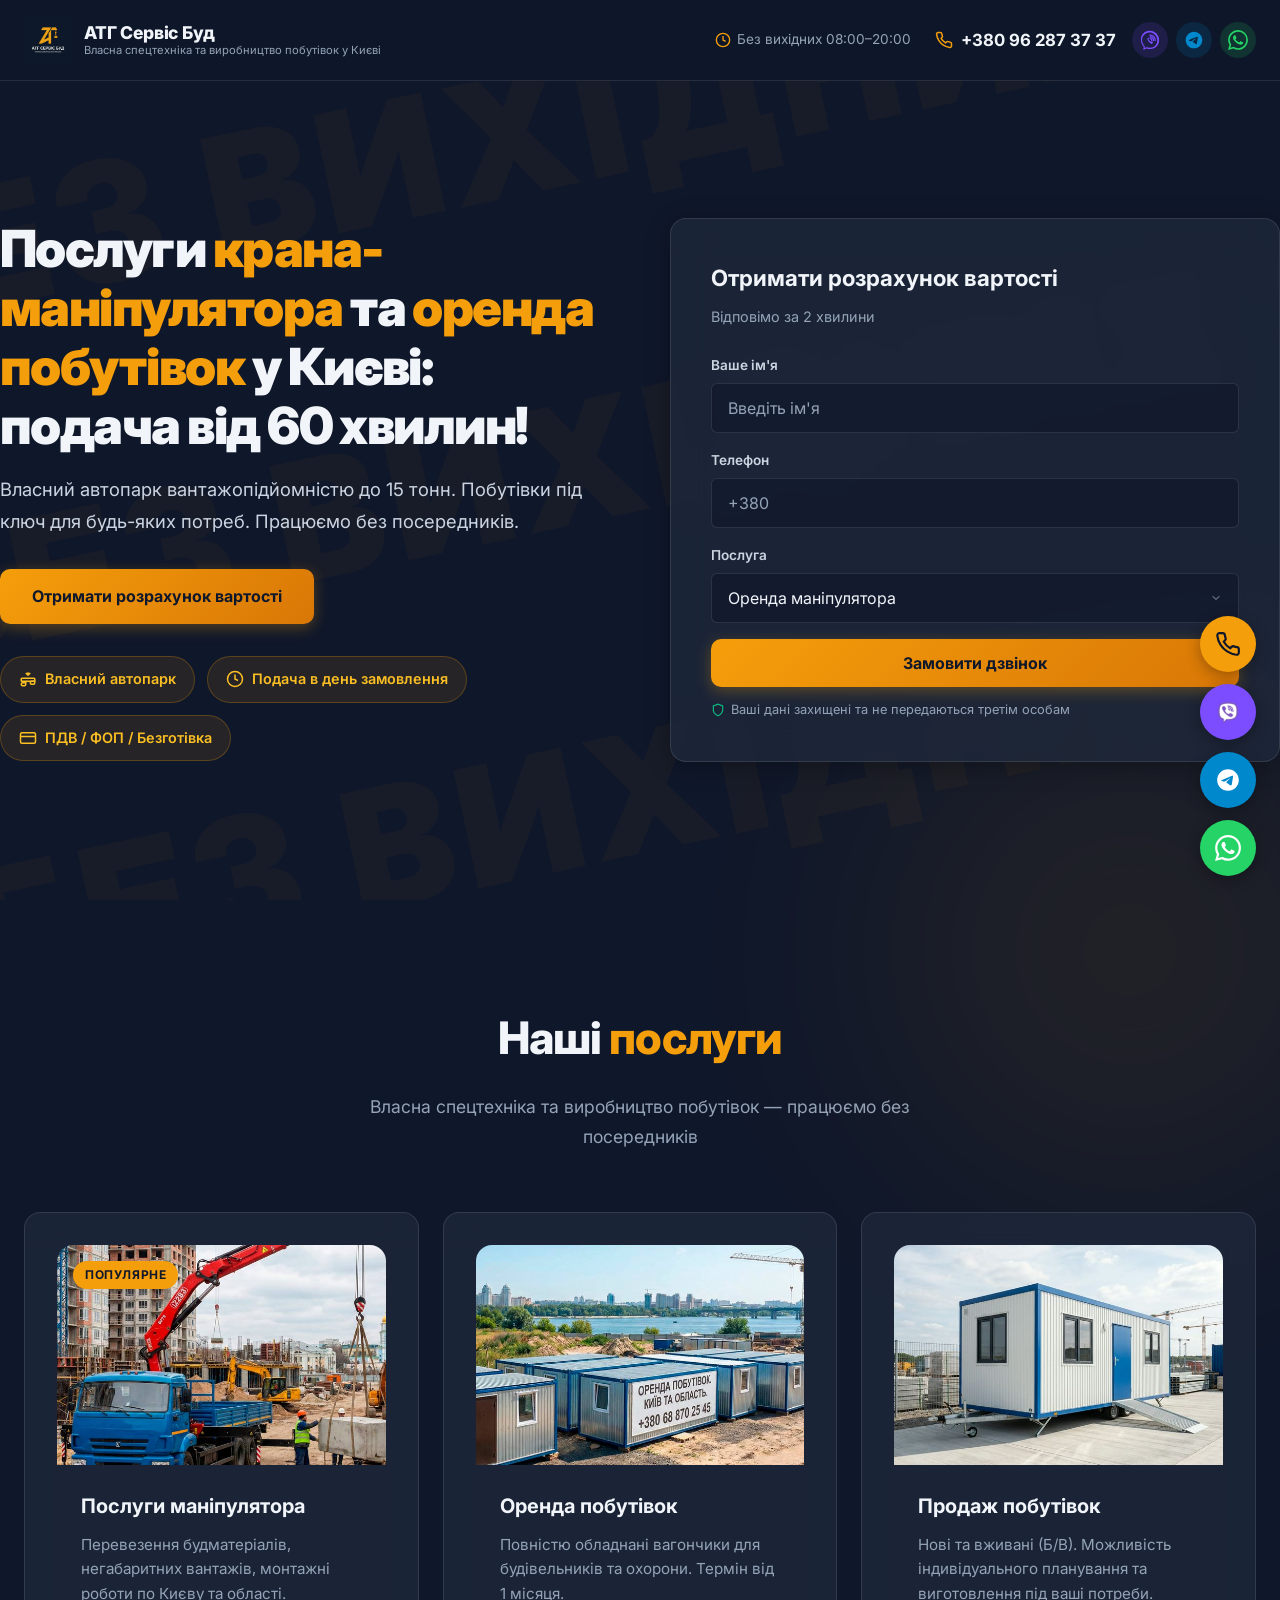
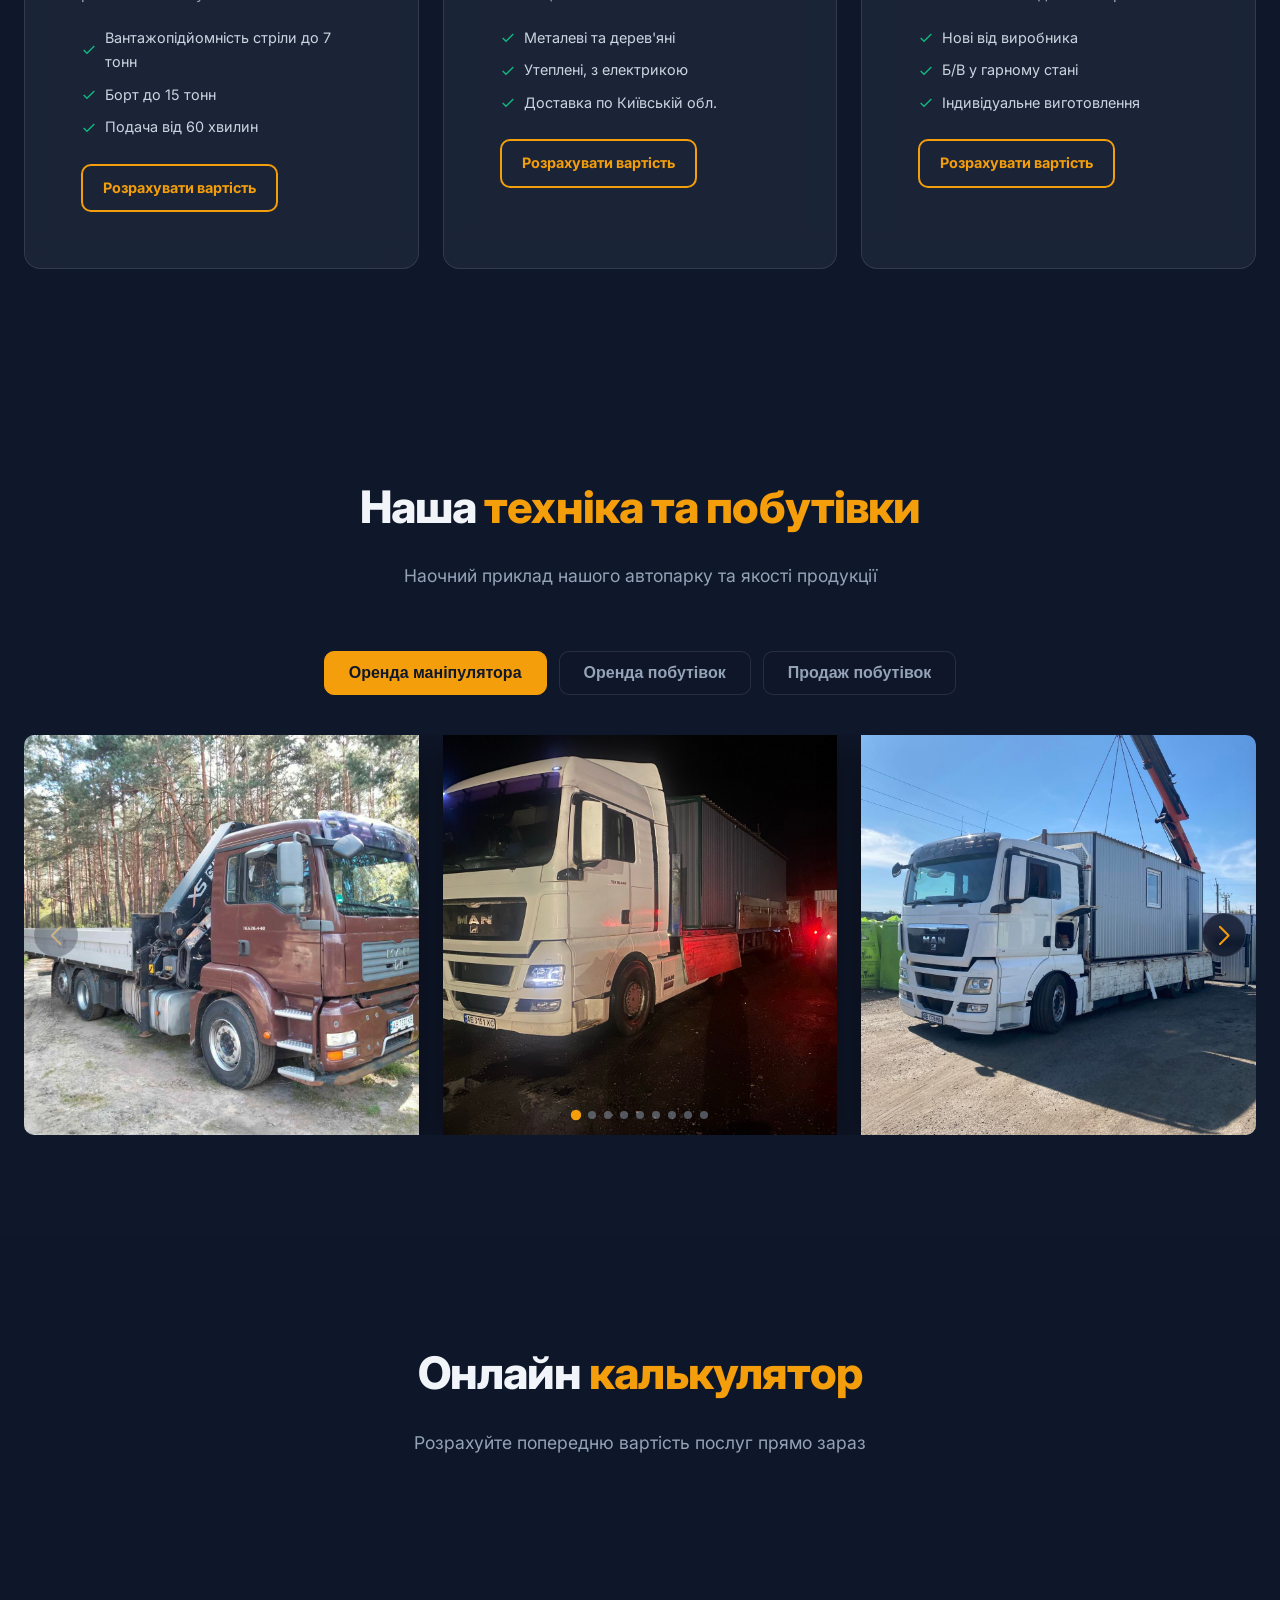
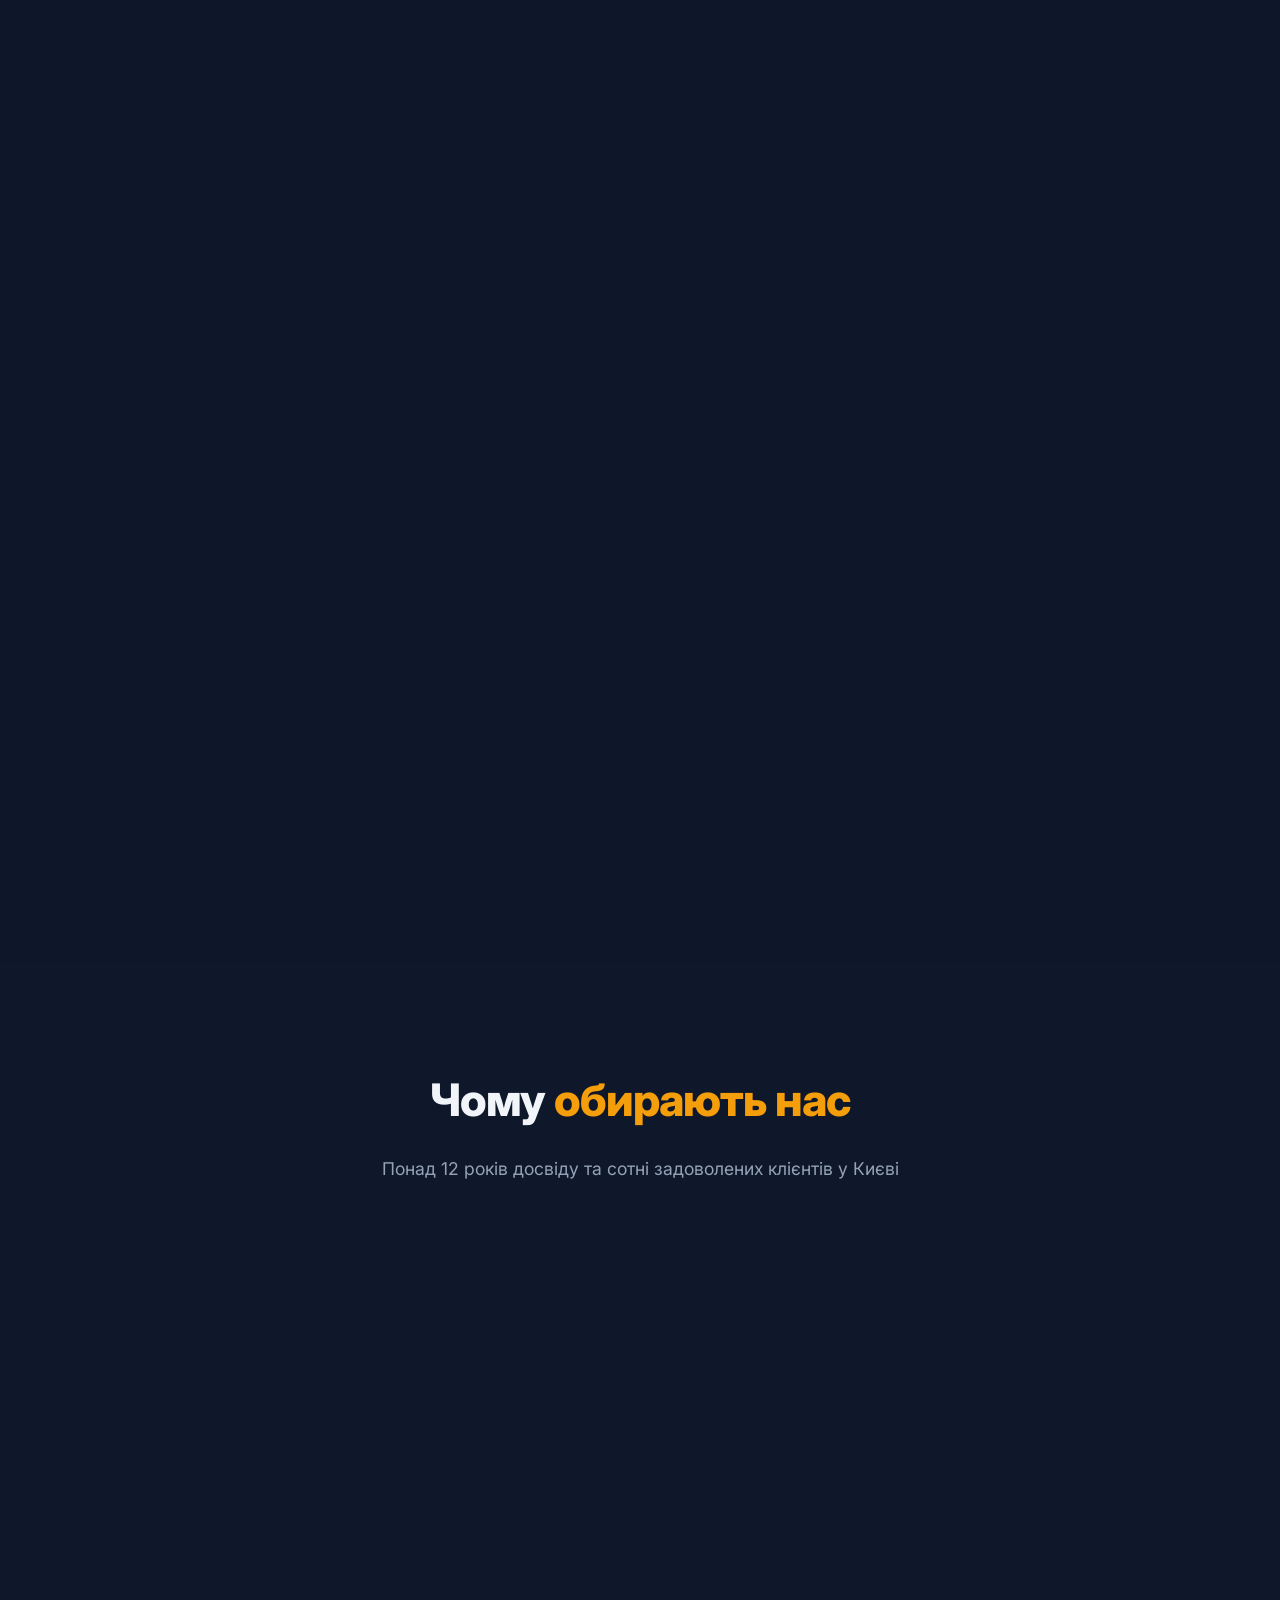
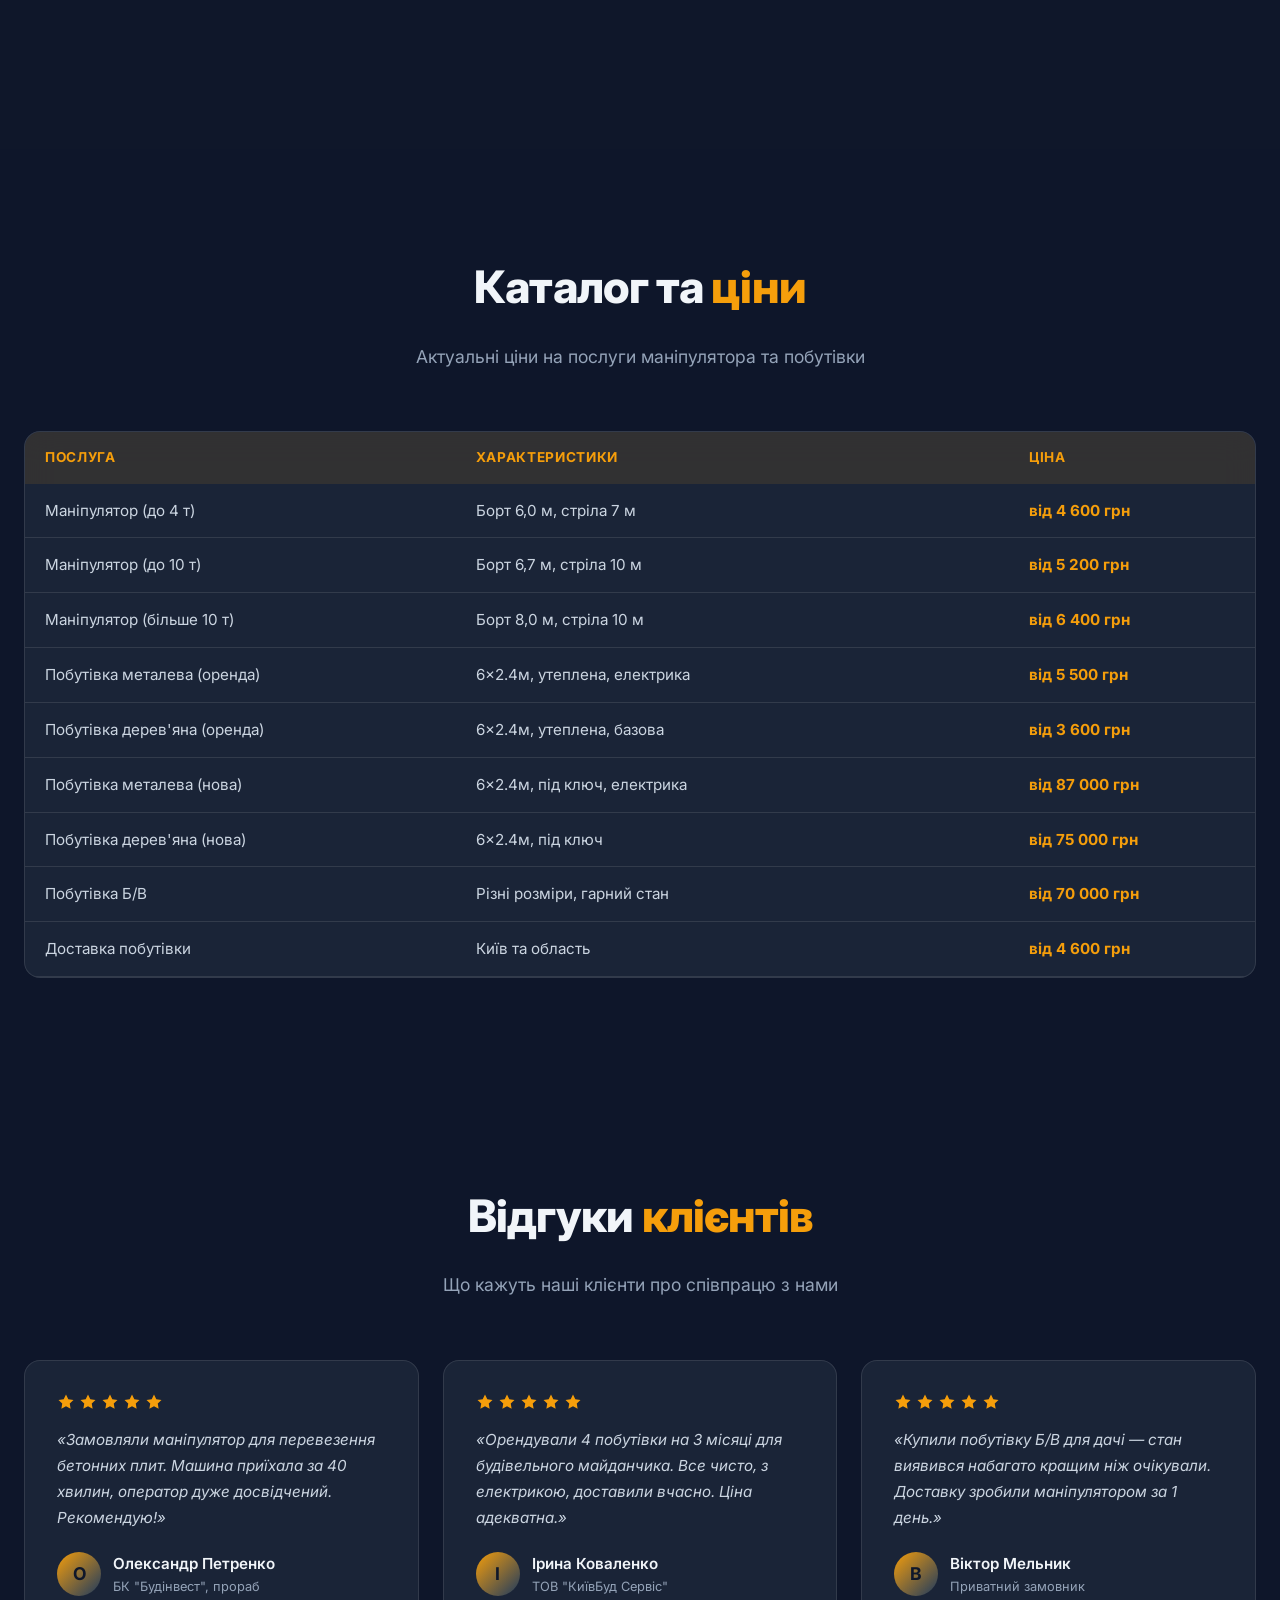
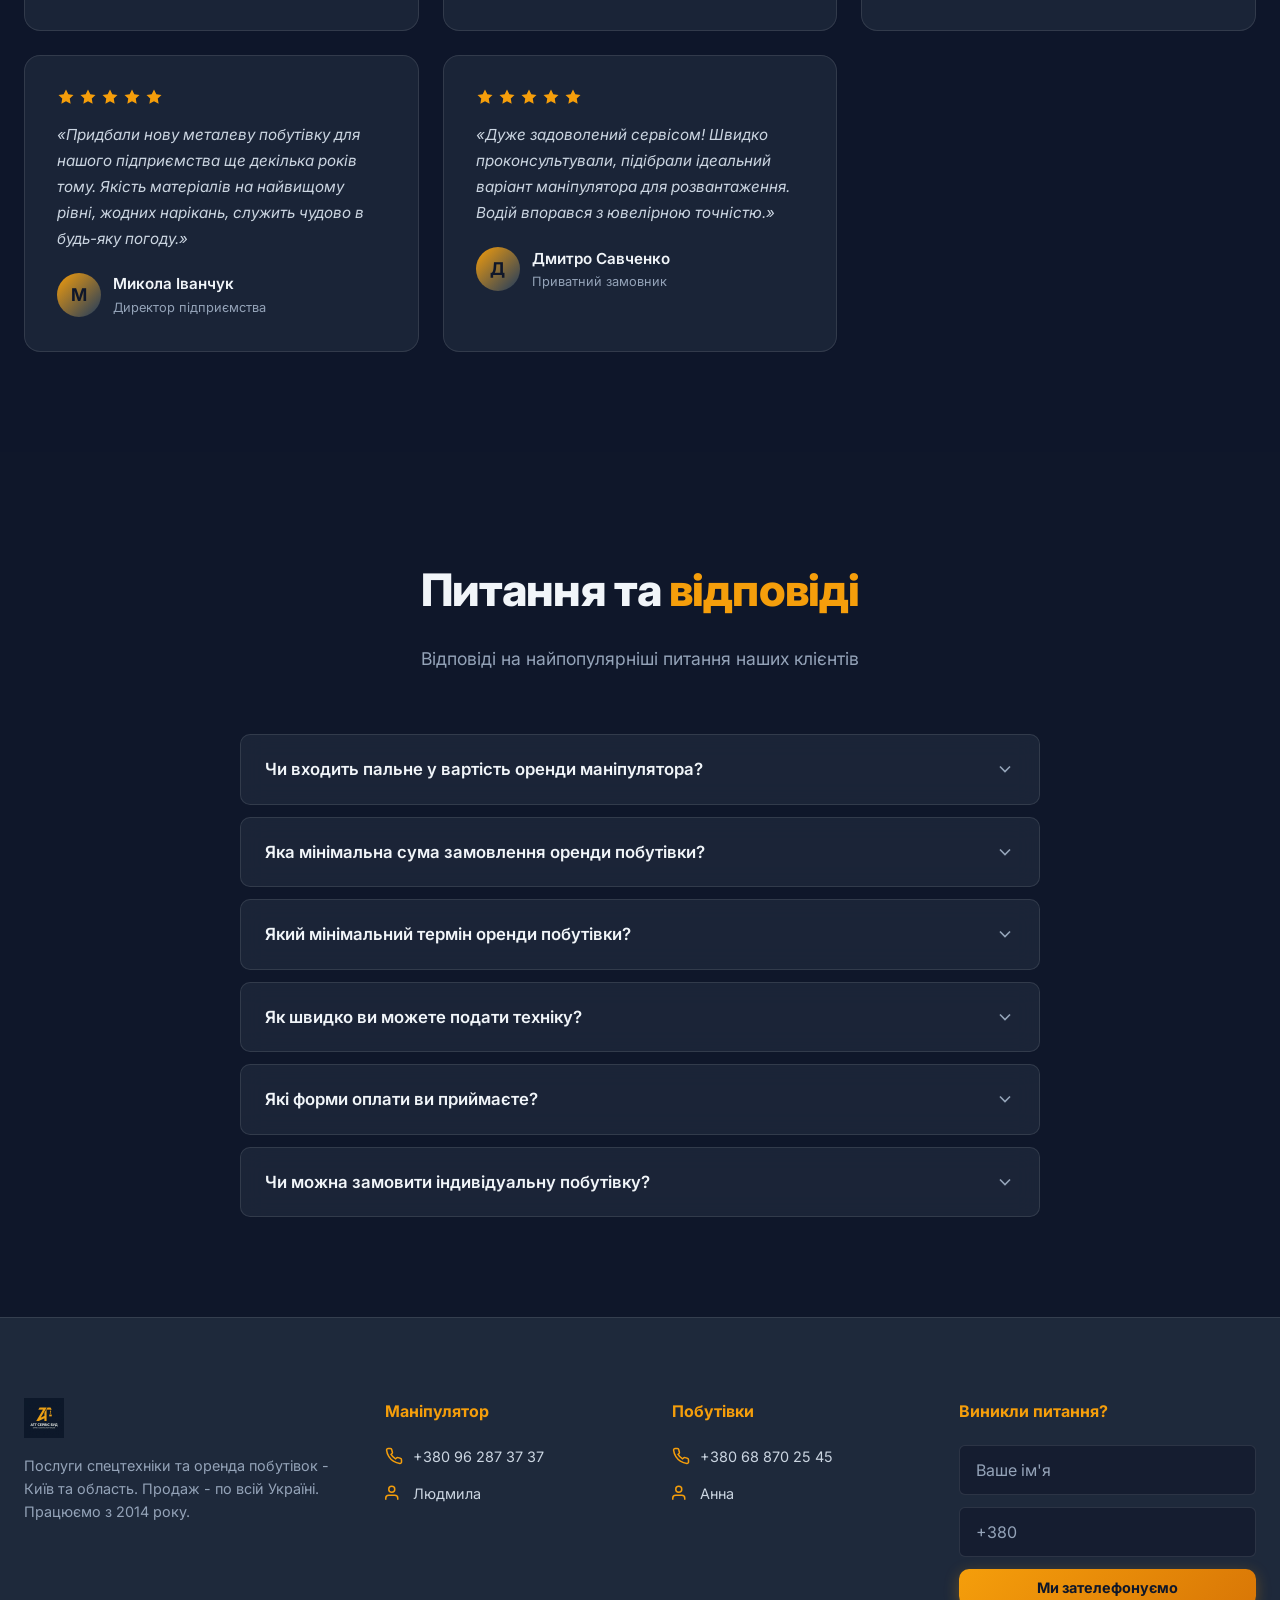
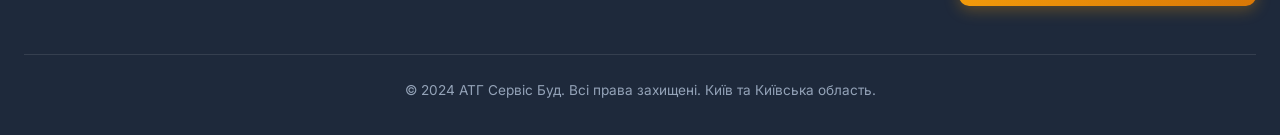
==== commit ad6f7149: "chore: replace google analytics with google tag manager" ====
--- a/index.html
+++ b/index.html
@@ -3,6 +3,14 @@
 
 <head>
     <meta charset="UTF-8">
+    <script>(function (w, d, s, l, i) {
+            w[l] = w[l] || []; w[l].push({
+                'gtm.start':
+                    new Date().getTime(), event: 'gtm.js'
+            }); var f = d.getElementsByTagName(s)[0],
+                j = d.createElement(s), dl = l != 'dataLayer' ? '&l=' + l : ''; j.async = true; j.src =
+                    'https://www.googletagmanager.com/gtm.js?id=' + i + dl; f.parentNode.insertBefore(j, f);
+        })(window, document, 'script', 'dataLayer', 'GTM-NQ57L84B');</script>
     <meta name="viewport" content="width=device-width, initial-scale=1.0">
     <title>АТГ Сервіс Буд — Оренда крана-маніпулятора та побутівок у Києві</title>
     <meta name="description"
@@ -12,7 +20,8 @@
     <link rel="icon" type="image/png" href="images/logo.png">
 </head>
 
-<body>
+<body><noscript><iframe src="https://www.googletagmanager.com/ns.html?id=GTM-NQ57L84B" height="0" width="0"
+            style="display:none;visibility:hidden"></iframe></noscript>
 
     <!-- HEADER -->
     <header class="header" id="header">
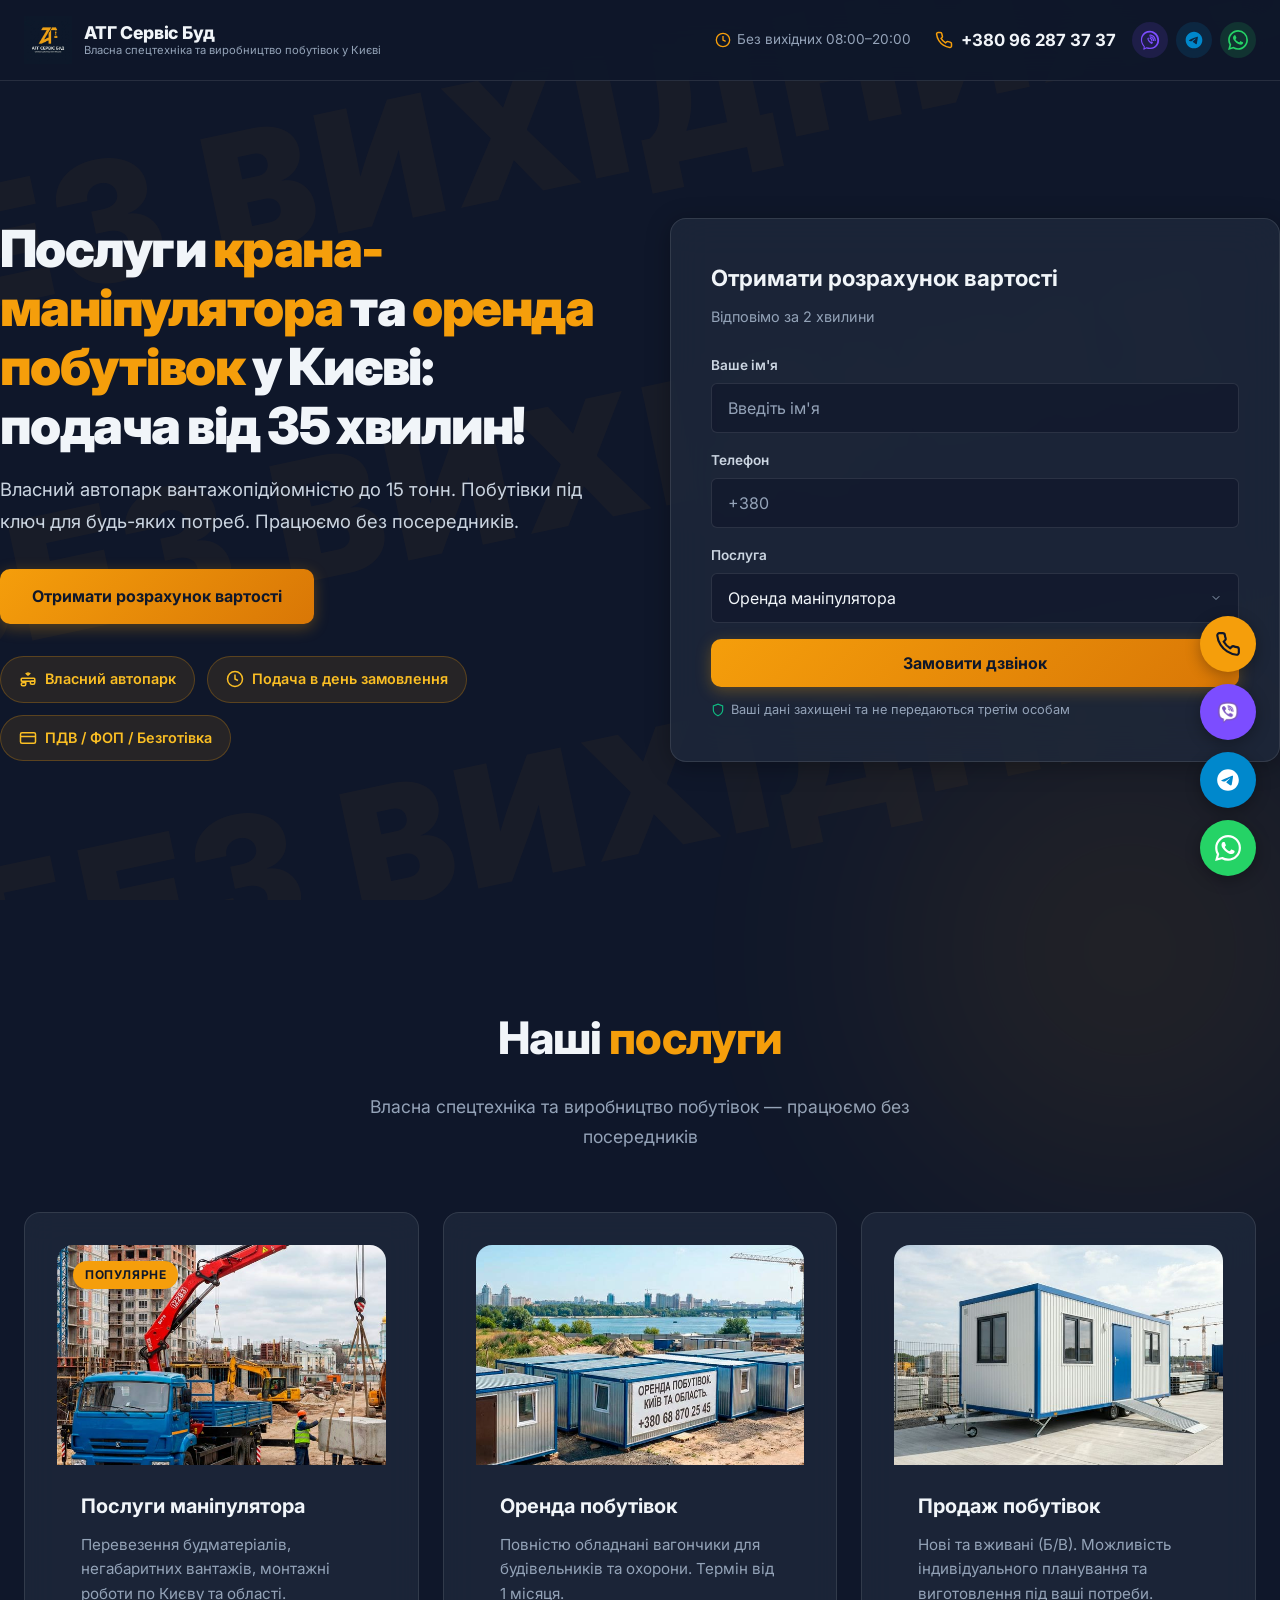
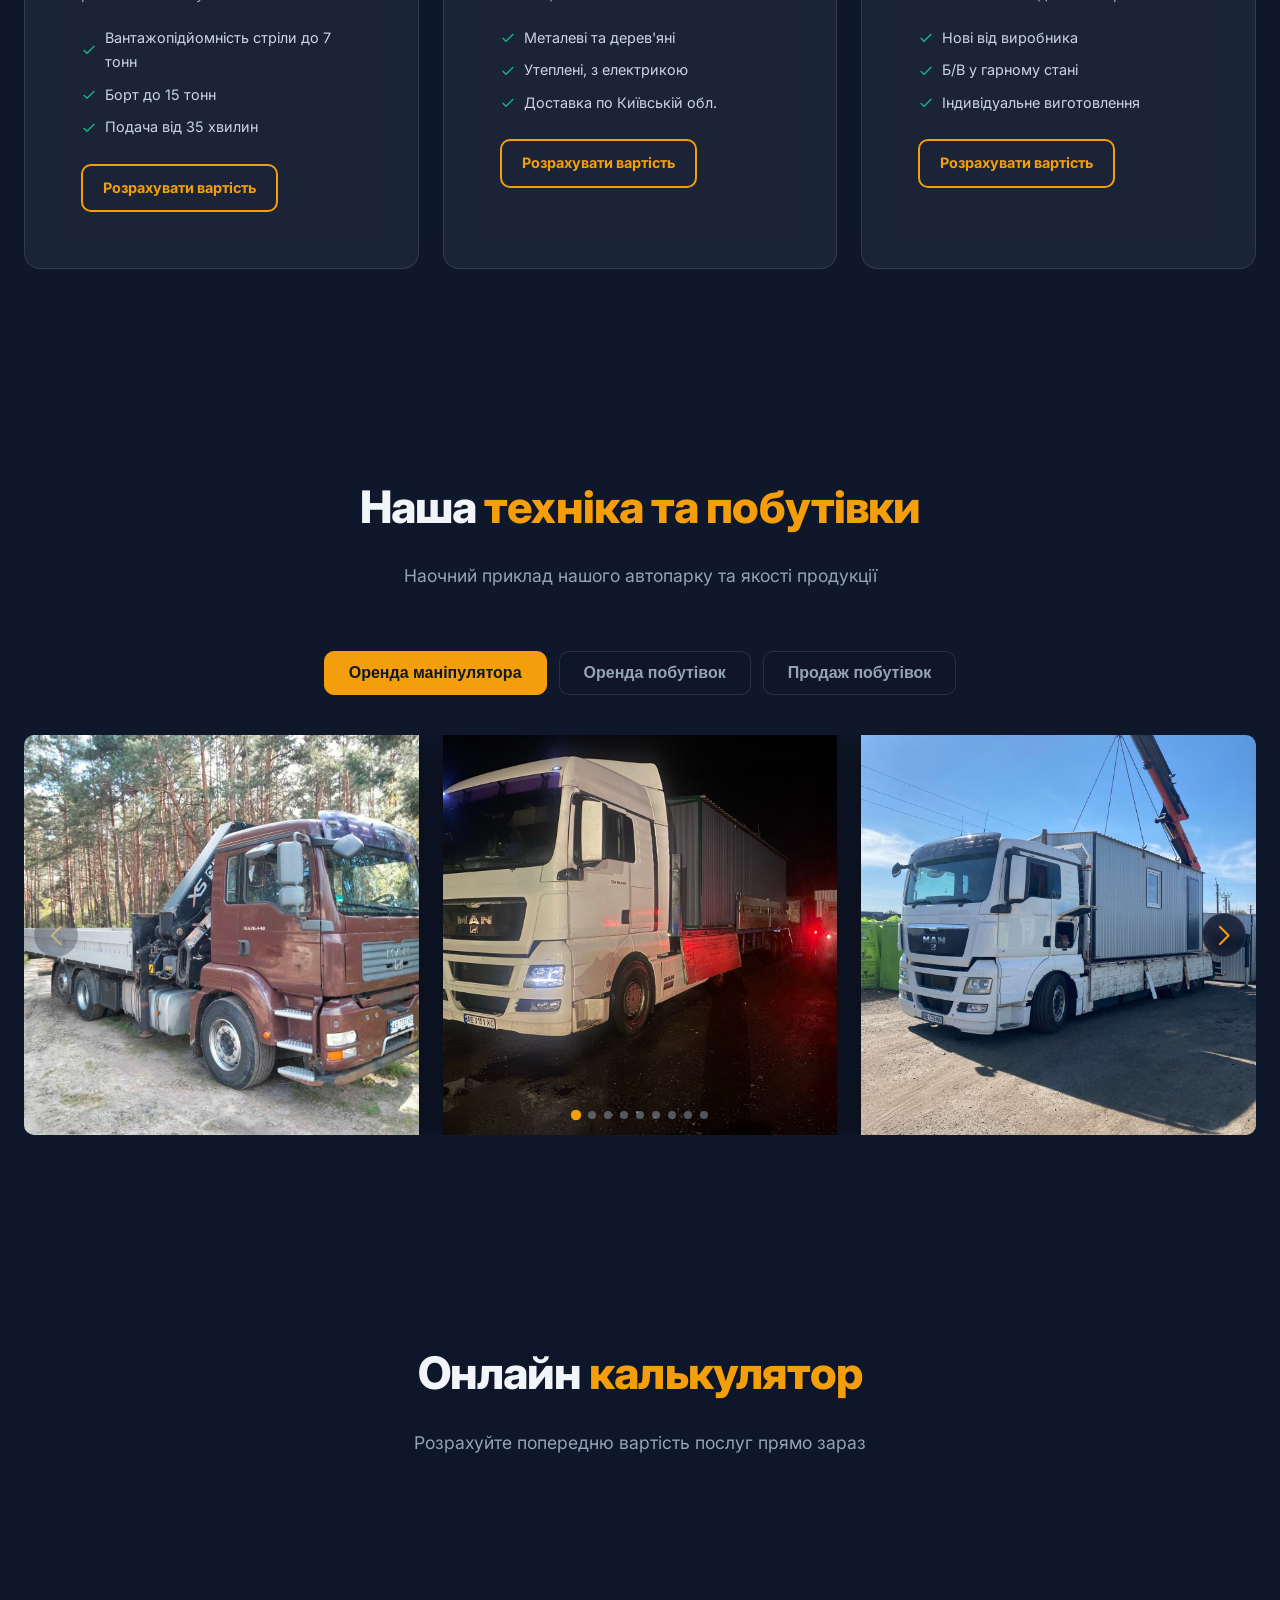
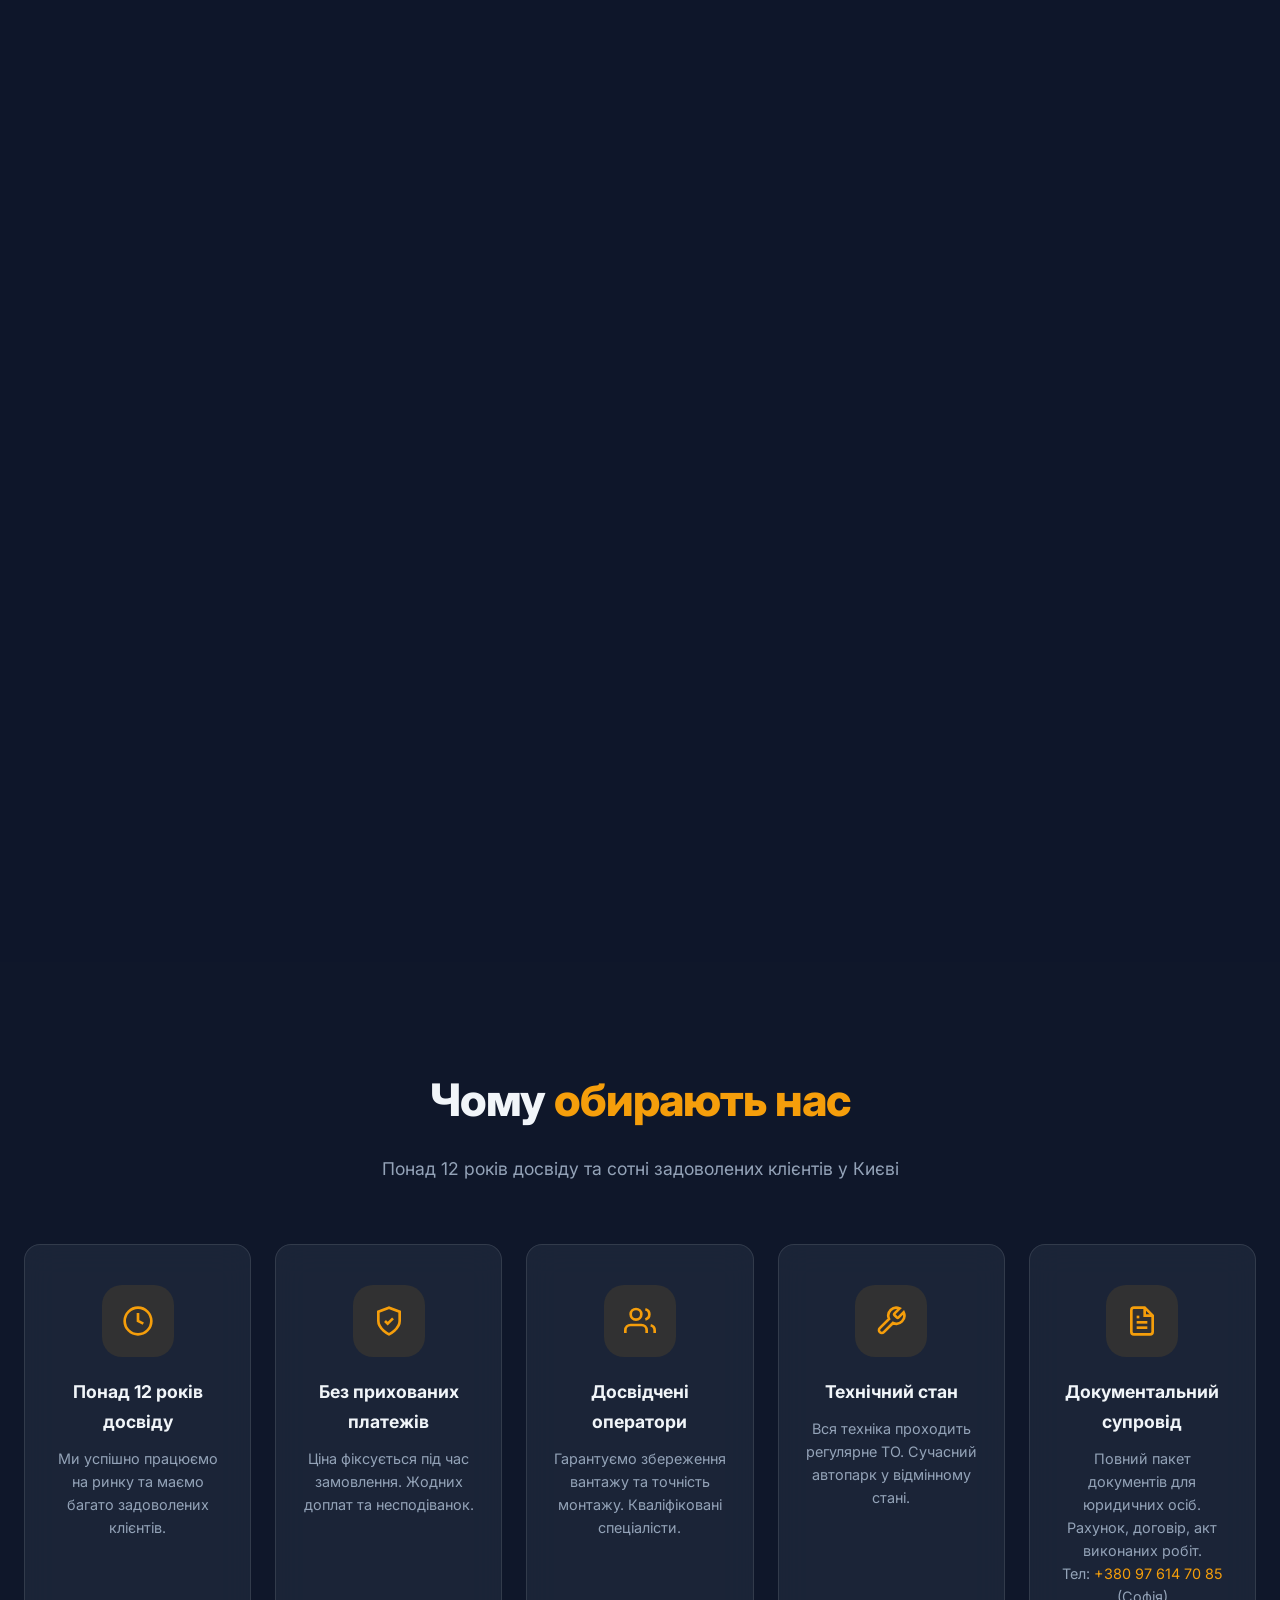
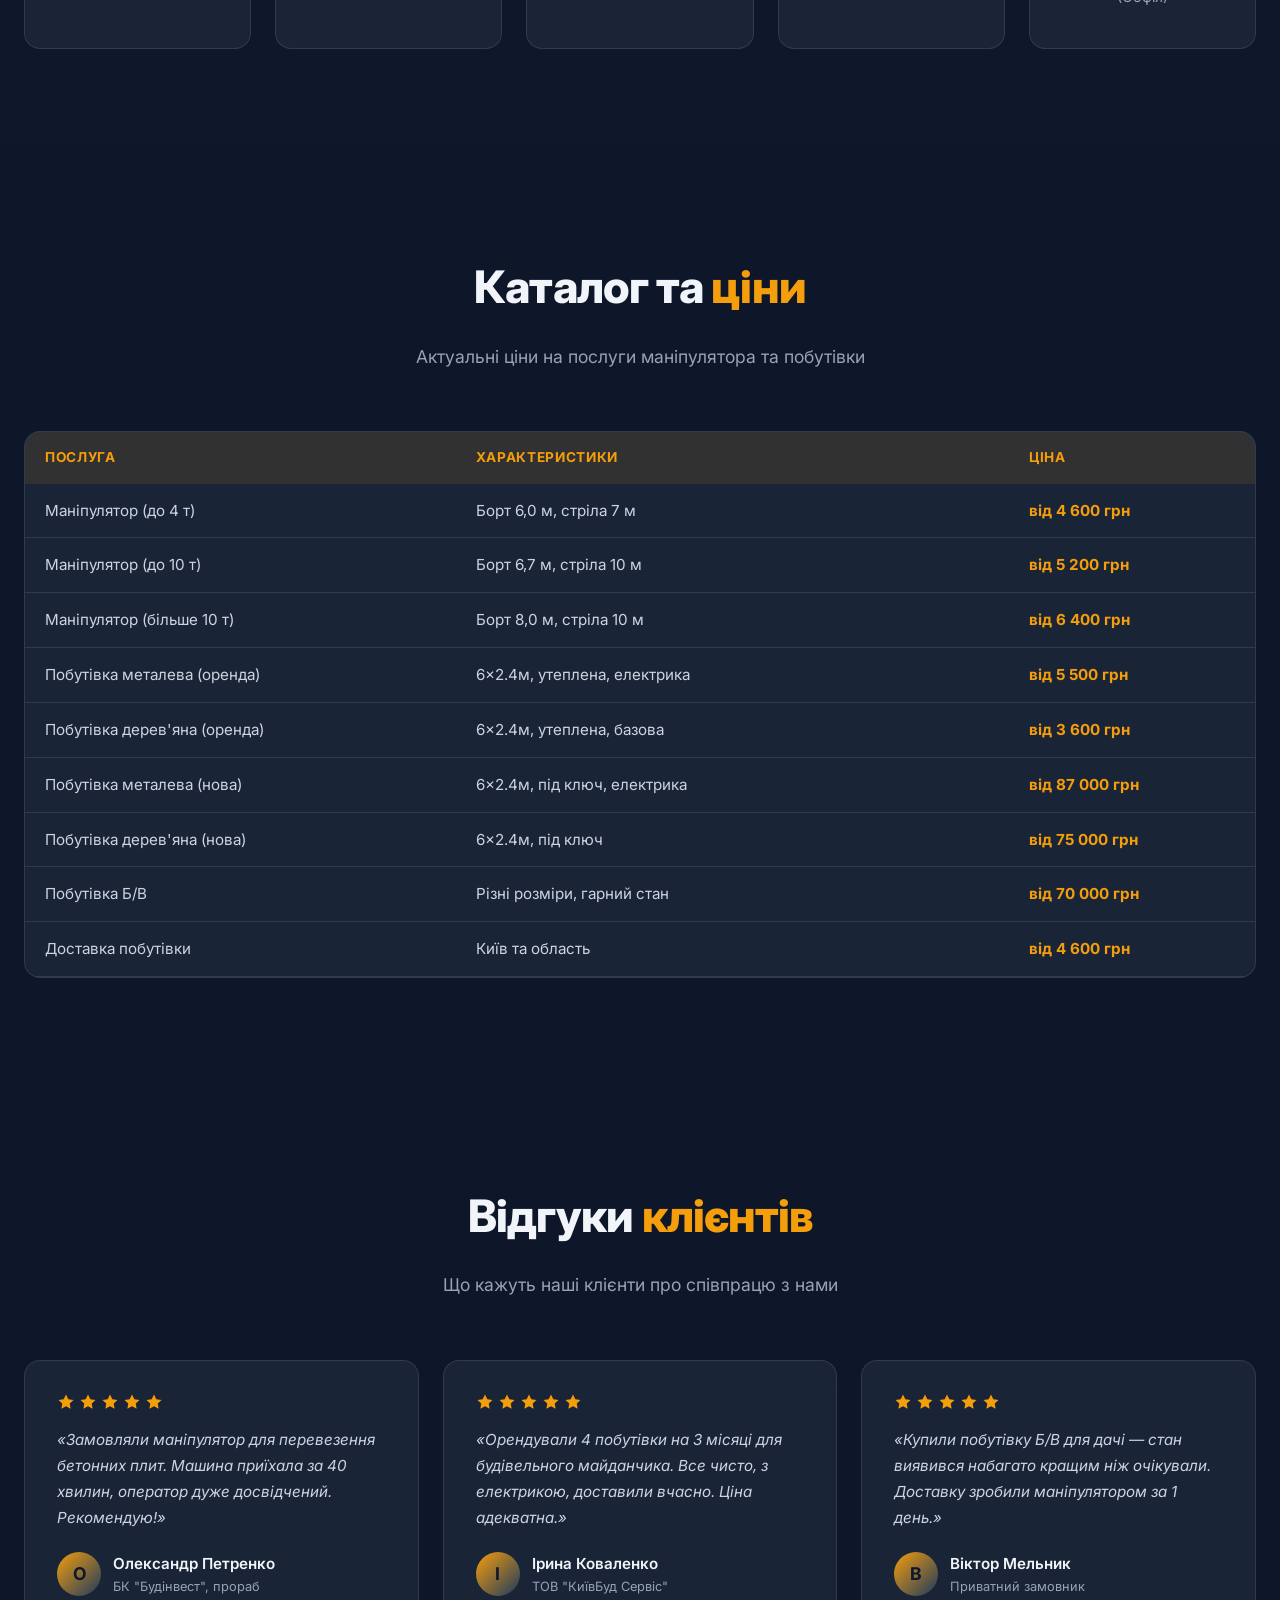
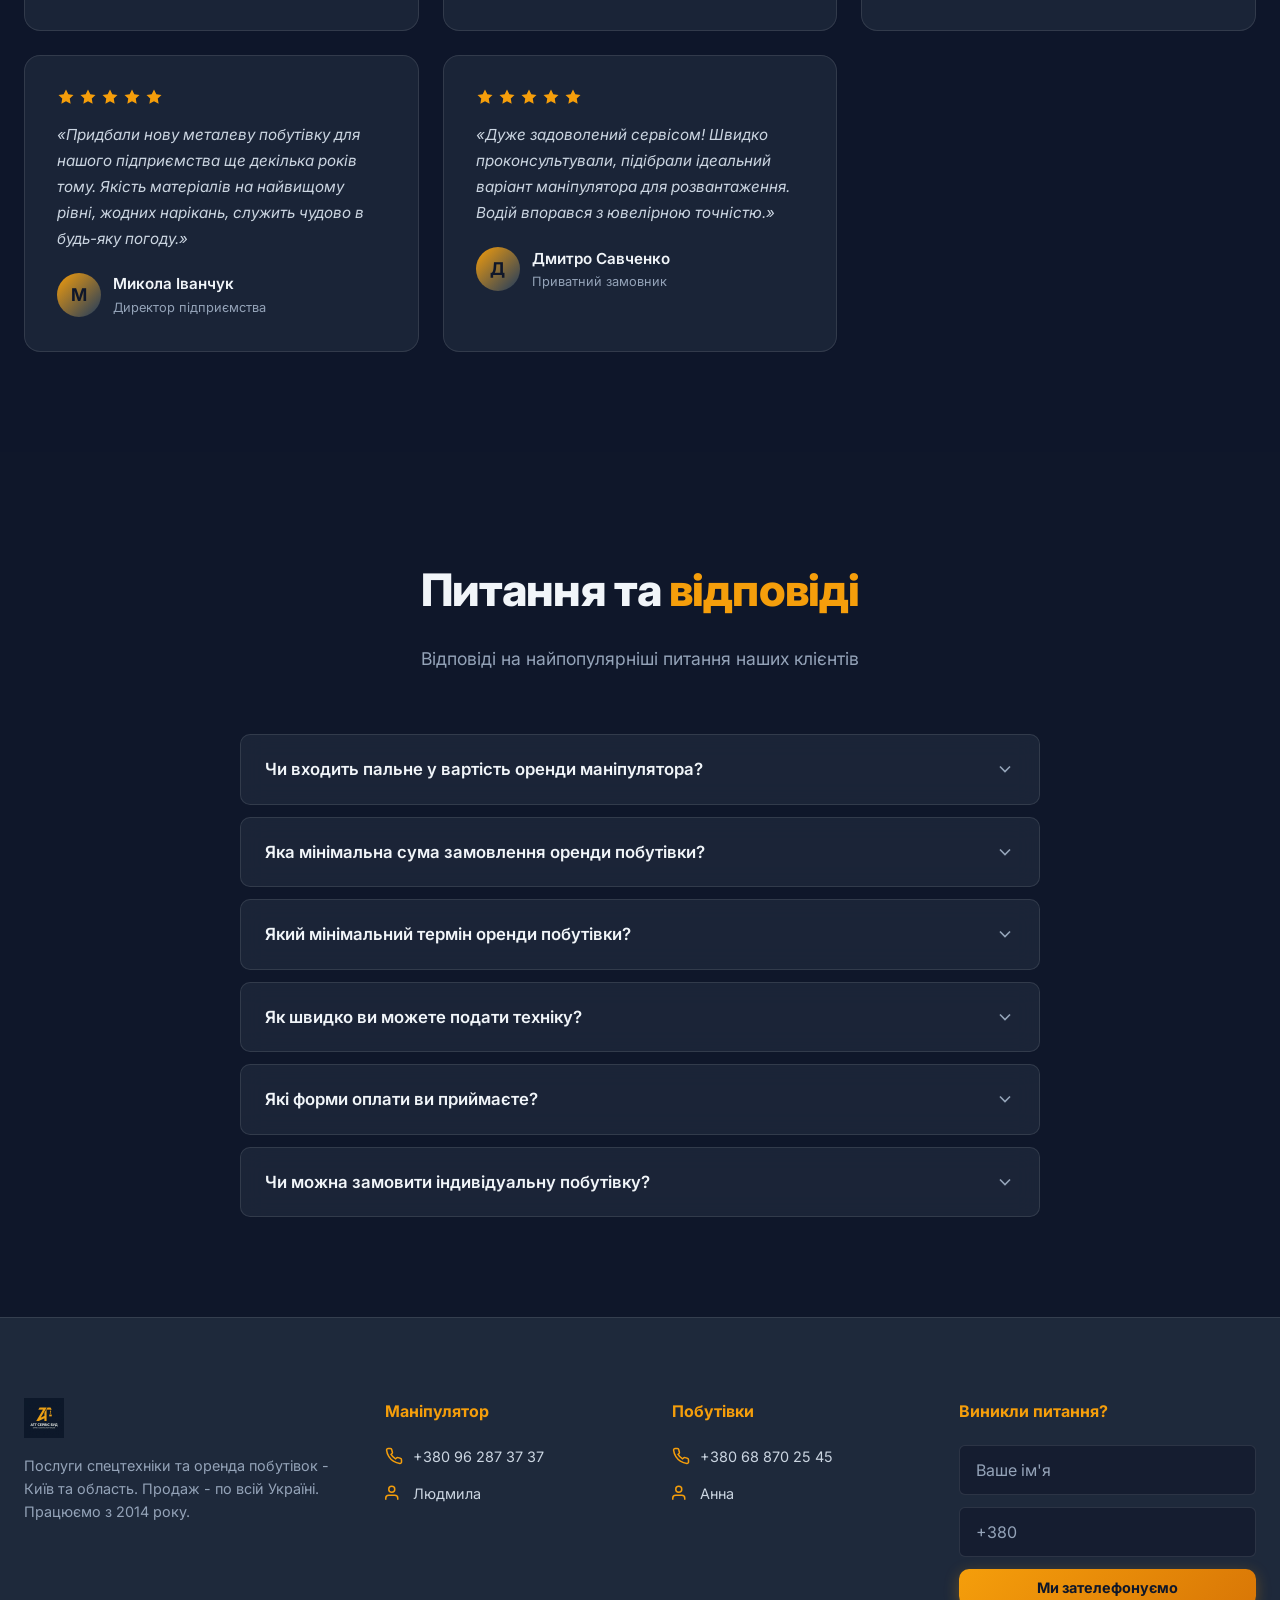
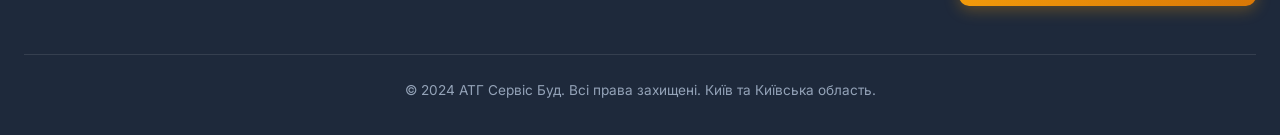
==== commit f170bd32: "Update delivery time from 60 to 35 minutes" ====
--- a/index.html
+++ b/index.html
@@ -14,7 +14,7 @@
     <meta name="viewport" content="width=device-width, initial-scale=1.0">
     <title>АТГ Сервіс Буд — Оренда крана-маніпулятора та побутівок у Києві</title>
     <meta name="description"
-        content="Послуги крана-маніпулятора, оренда та продаж побутівок у Києві та Київській області. Власний автопарк, подача від 60 хвилин, без посередників.">
+        content="Послуги крана-маніпулятора, оренда та продаж побутівок у Києві та Київській області. Власний автопарк, подача від 35 хвилин, без посередників.">
     <link rel="stylesheet" href="style.css">
     <link rel="stylesheet" href="https://cdn.jsdelivr.net/npm/swiper@11/swiper-bundle.min.css" />
     <link rel="icon" type="image/png" href="images/logo.png">
@@ -115,7 +115,7 @@
         </div>
         <div class="container hero-content">
             <div class="hero-text">
-                <h1>Послуги <span>крана-маніпулятора</span> та <span>оренда побутівок</span> у Києві: подача від 60
+                <h1>Послуги <span>крана-маніпулятора</span> та <span>оренда побутівок</span> у Києві: подача від 35
                     хвилин!</h1>
                 <p class="hero-subtitle">Власний автопарк вантажопідйомністю до 15 тонн. Побутівки під ключ для
                     будь-яких потреб. Працюємо без посередників.</p>
@@ -200,7 +200,7 @@
                                 </svg>Борт до 15 тонн</li>
                             <li><svg viewBox="0 0 24 24" fill="none" stroke="currentColor" stroke-width="2">
                                     <polyline points="20 6 9 17 4 12" />
-                                </svg>Подача від 60 хвилин</li>
+                                </svg>Подача від 35 хвилин</li>
                         </ul>
                         <a href="#calculator" class="btn btn-outline btn-sm">Розрахувати вартість</a>
                     </div>
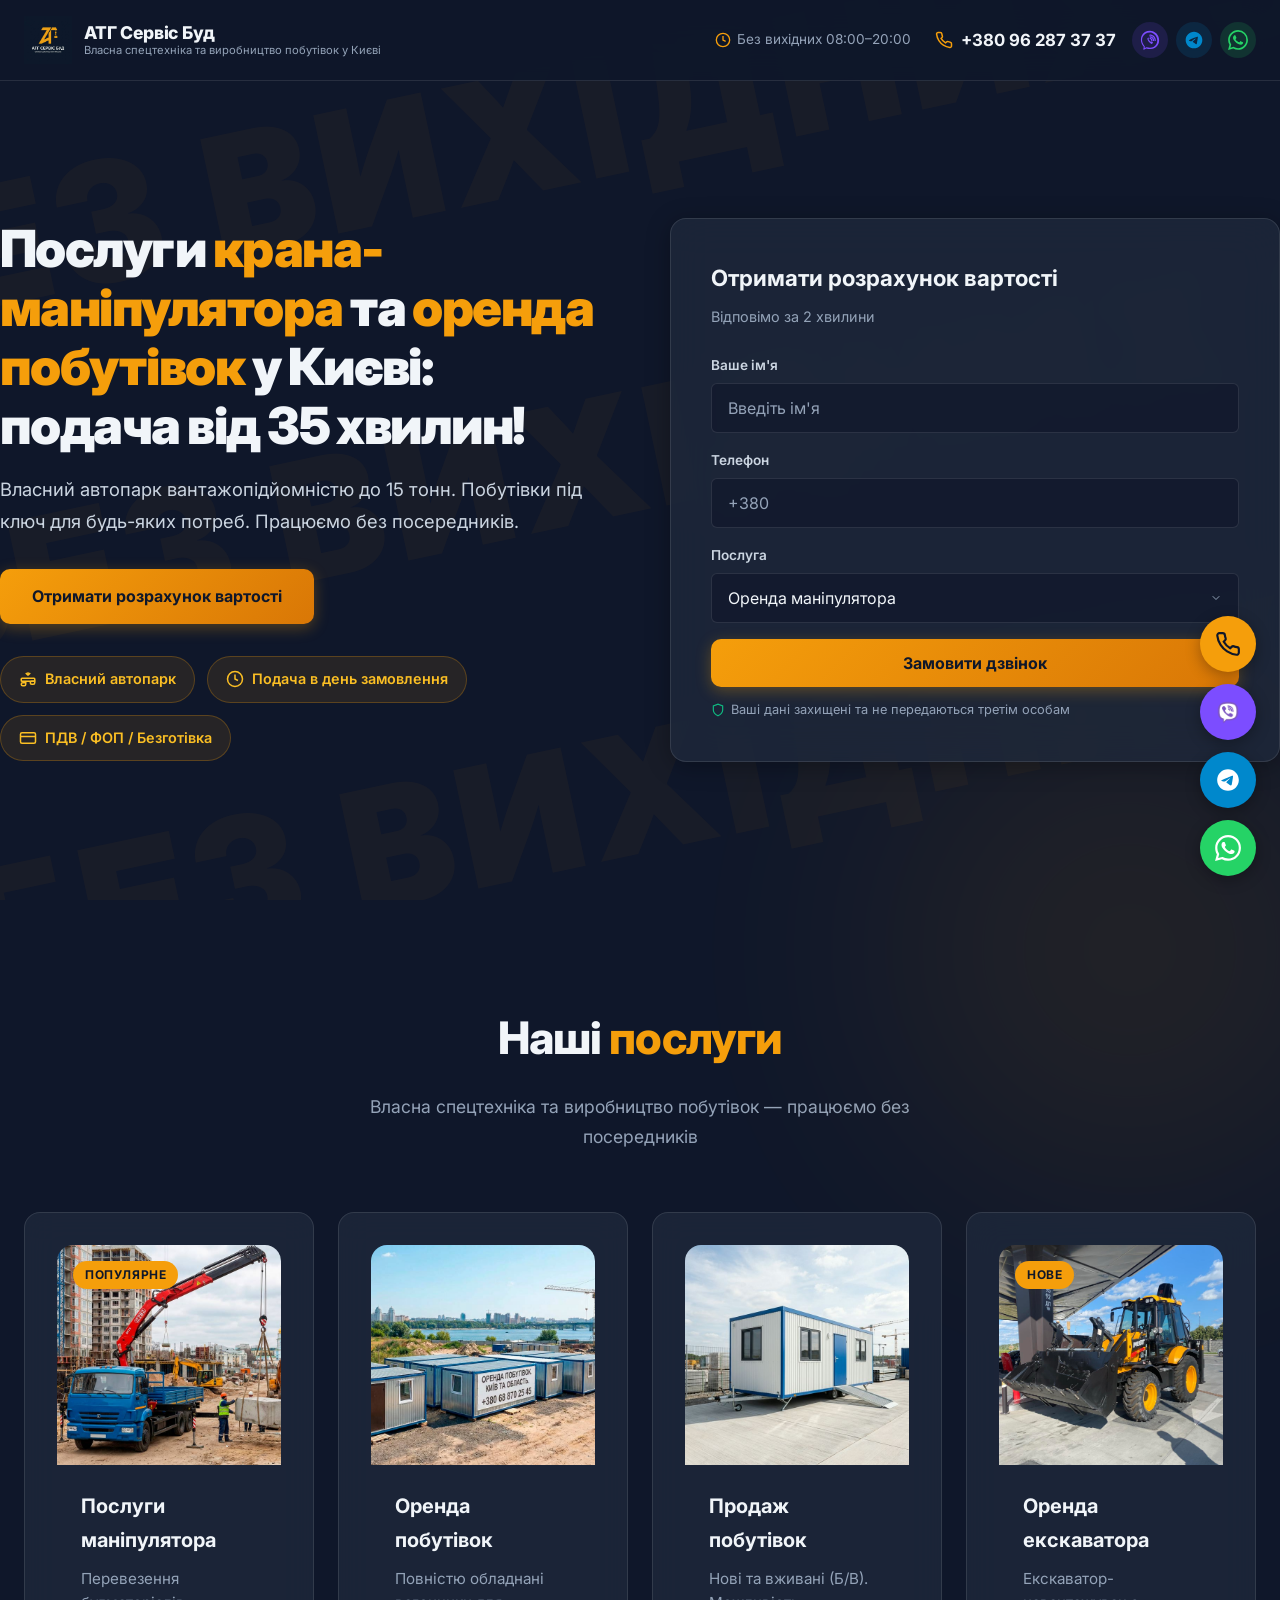
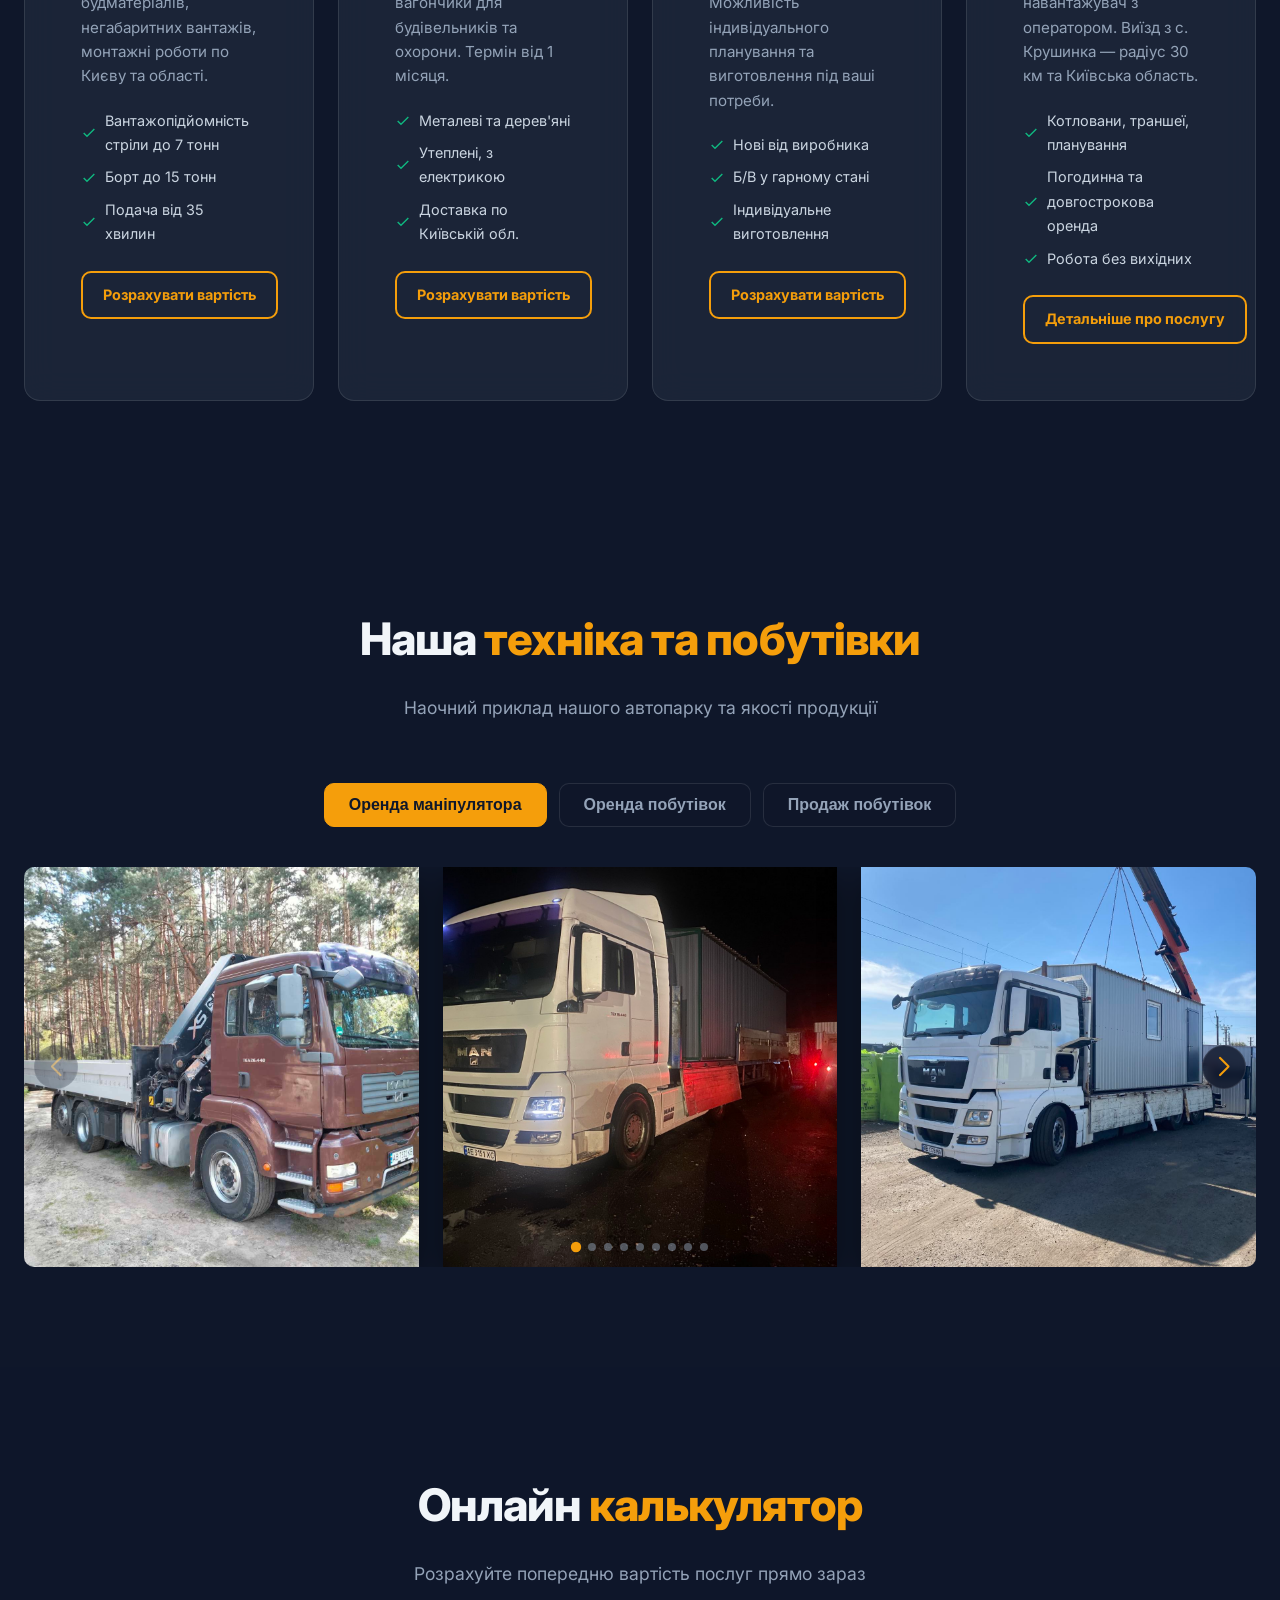
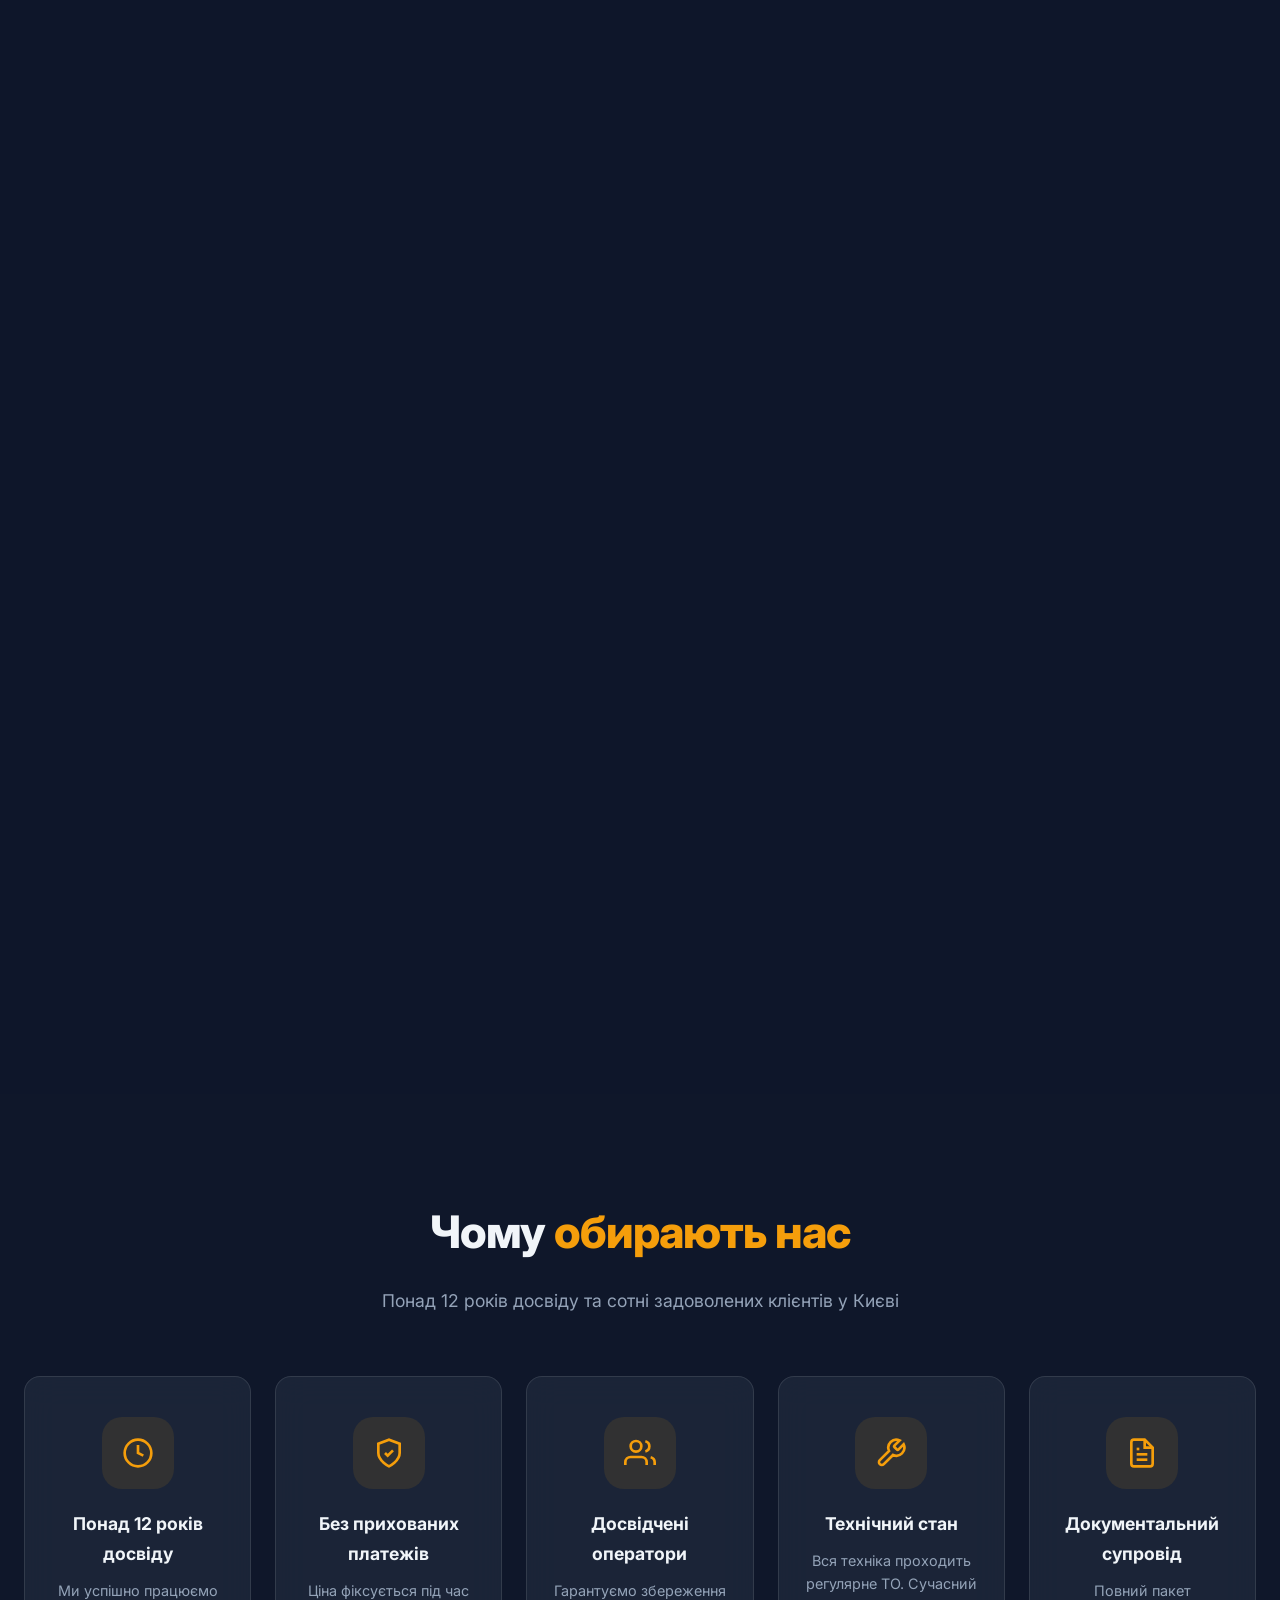
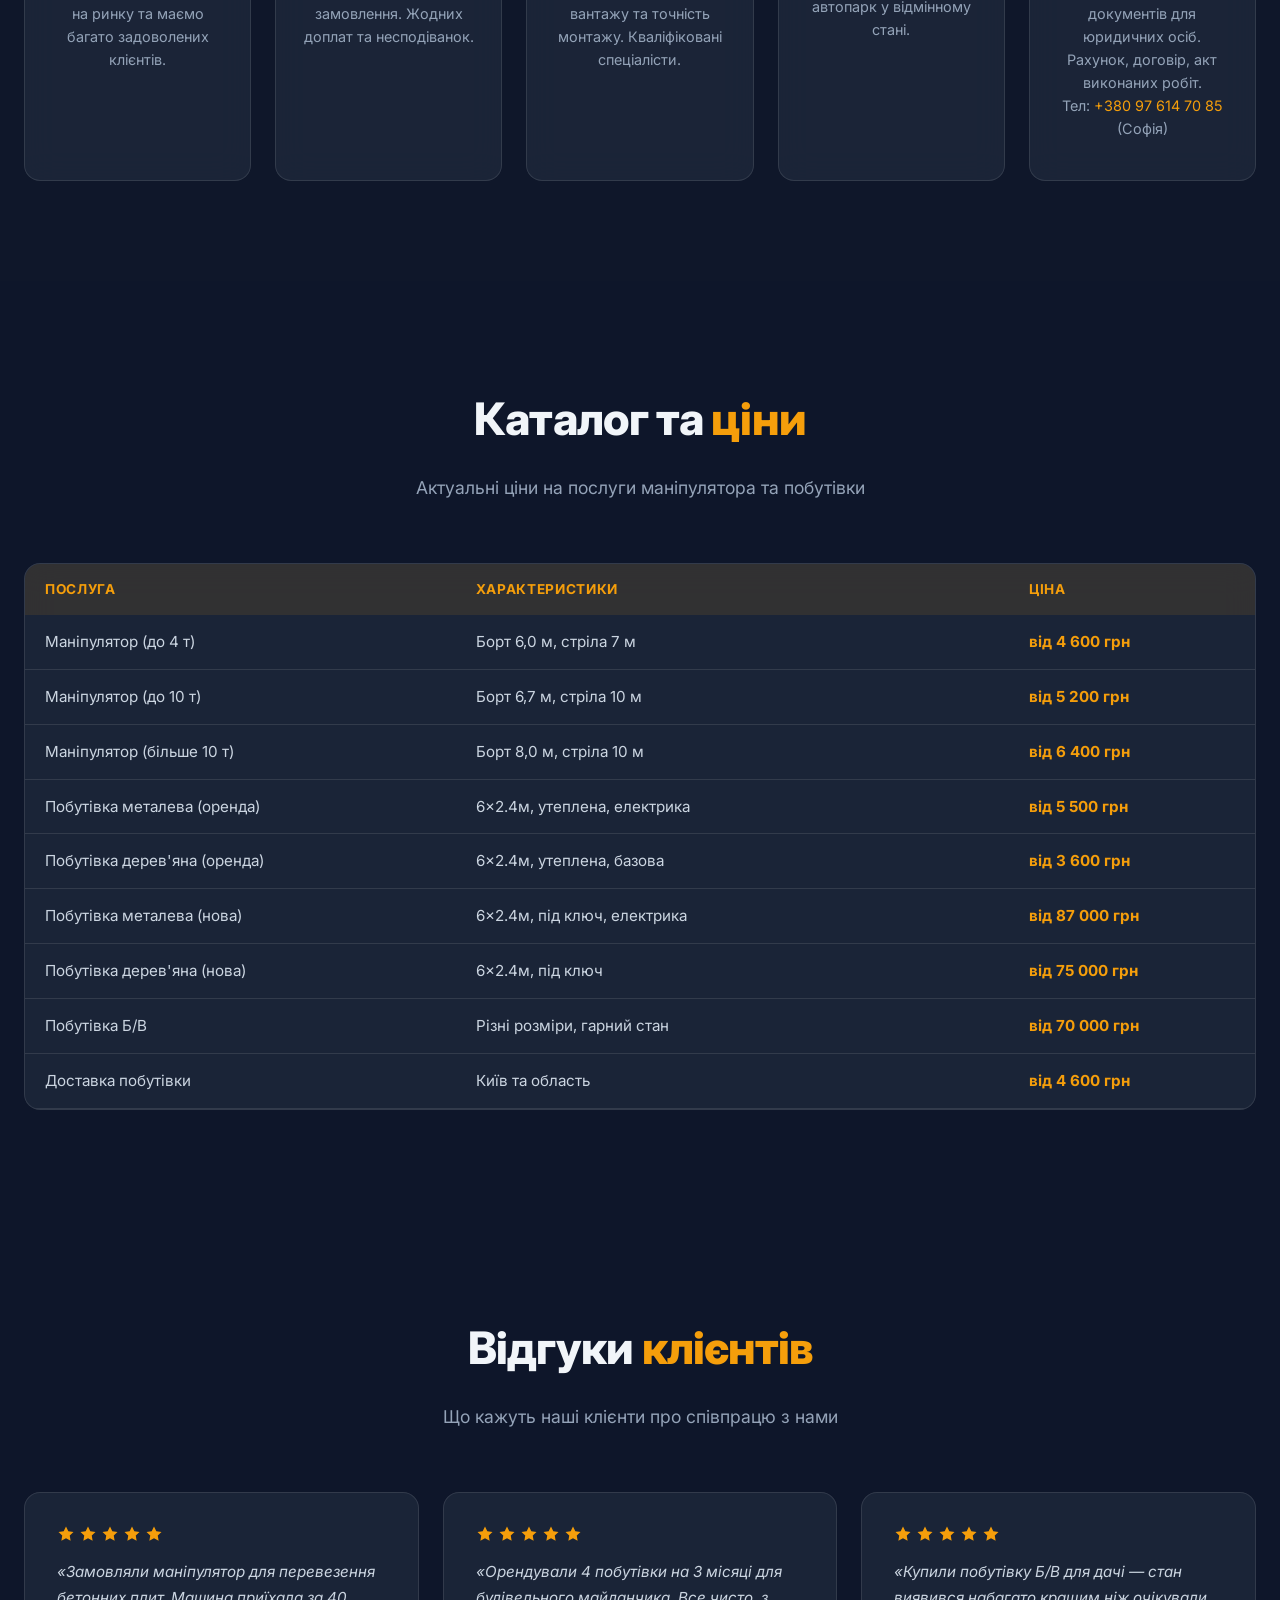
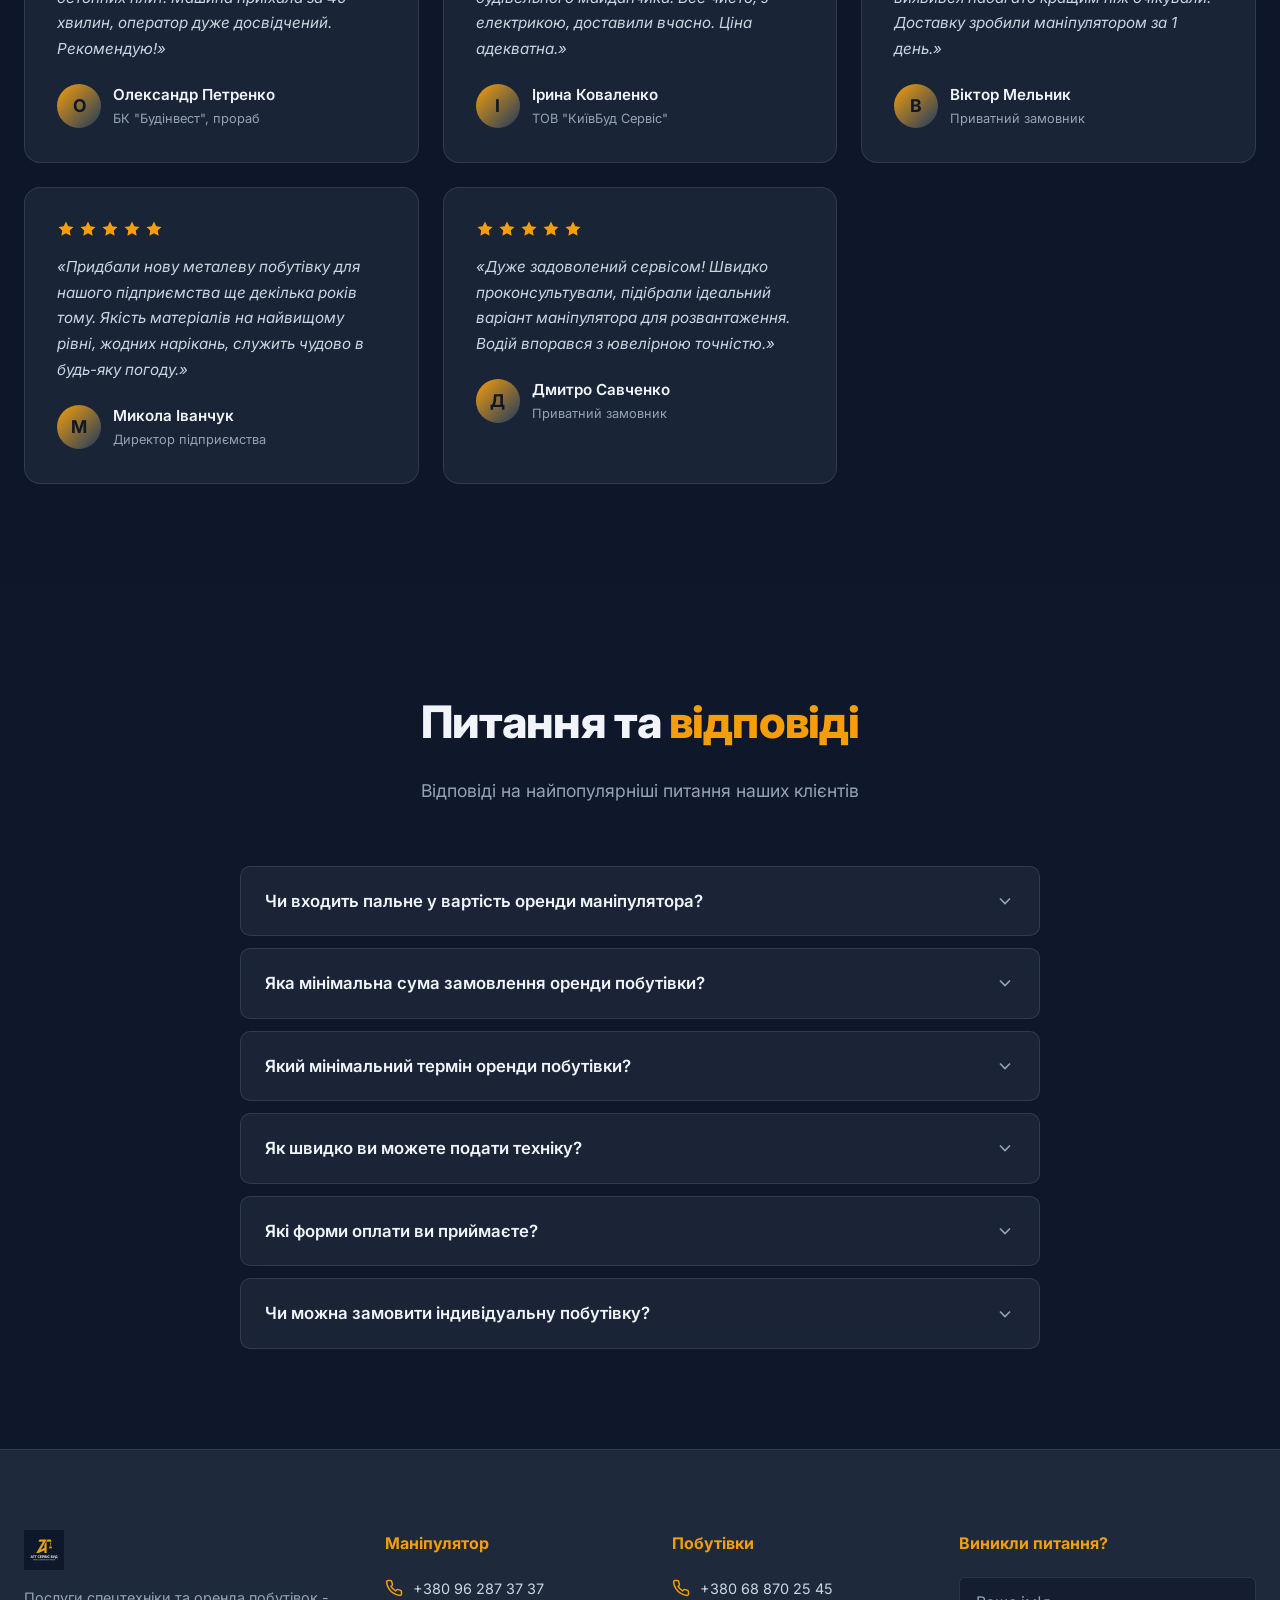
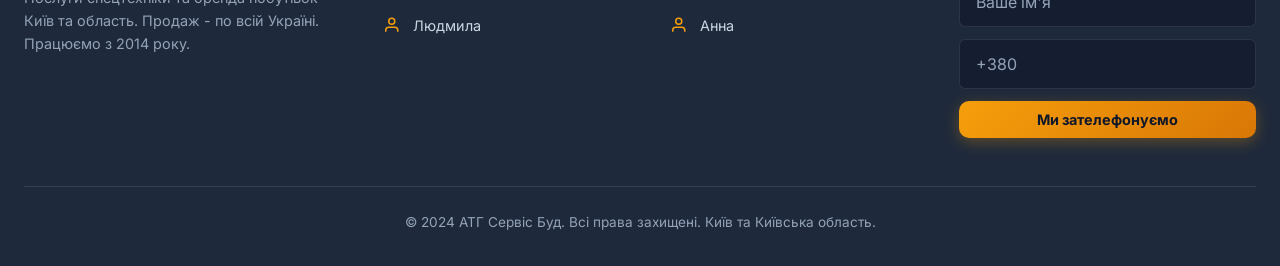
==== commit 349816fe: "Додано посадкову сторінку «Оренда екскаватора» + блок послуг на 4 картки - Нова сторінка orenda-eksk" ====
--- a/index.html
+++ b/index.html
@@ -15,7 +15,7 @@
     <title>АТГ Сервіс Буд — Оренда крана-маніпулятора та побутівок у Києві</title>
     <meta name="description"
         content="Послуги крана-маніпулятора, оренда та продаж побутівок у Києві та Київській області. Власний автопарк, подача від 35 хвилин, без посередників.">
-    <link rel="stylesheet" href="style.css">
+    <link rel="stylesheet" href="style.css?v=2">
     <link rel="stylesheet" href="https://cdn.jsdelivr.net/npm/swiper@11/swiper-bundle.min.css" />
     <link rel="icon" type="image/png" href="images/logo.png">
 </head>
@@ -246,6 +246,29 @@
                                 </svg>Індивідуальне виготовлення</li>
                         </ul>
                         <a href="#calc-bytovka" class="btn btn-outline btn-sm">Розрахувати вартість</a>
+                    </div>
+                </div>
+                <div class="glass-card service-card">
+                    <div class="service-card-img"><img src="images/ekskavator-08.jpg"
+                            alt="Оренда екскаватора в Києві та області"
+                            onerror="this.parentElement.innerHTML='<div class=placeholder-img><svg width=48 height=48 viewBox=&quot;0 0 24 24&quot; fill=&quot;none&quot; stroke=&quot;%23F59E0B&quot; stroke-width=&quot;1.5&quot;><path d=&quot;M14 18V6a2 2 0 00-2-2H4a2 2 0 00-2 2v11a1 1 0 001 1h2m10 0h4a1 1 0 001-1v-3.28a1 1 0 00-.684-.948l-3-1A1 1 0 0016 9.72V14m-2 4h2m4 0h2&quot;/><circle cx=&quot;7&quot; cy=&quot;18&quot; r=&quot;2&quot;/><circle cx=&quot;18&quot; cy=&quot;18&quot; r=&quot;2&quot;/></svg></div>'"><span
+                            class="service-tag">Нове</span></div>
+                    <div class="service-card-body">
+                        <h3>Оренда екскаватора</h3>
+                        <p>Екскаватор-навантажувач з оператором. Виїзд з с. Крушинка — радіус 30 км та Київська область.
+                        </p>
+                        <ul class="service-features">
+                            <li><svg viewBox="0 0 24 24" fill="none" stroke="currentColor" stroke-width="2">
+                                    <polyline points="20 6 9 17 4 12" />
+                                </svg>Котловани, траншеї, планування</li>
+                            <li><svg viewBox="0 0 24 24" fill="none" stroke="currentColor" stroke-width="2">
+                                    <polyline points="20 6 9 17 4 12" />
+                                </svg>Погодинна та довгострокова оренда</li>
+                            <li><svg viewBox="0 0 24 24" fill="none" stroke="currentColor" stroke-width="2">
+                                    <polyline points="20 6 9 17 4 12" />
+                                </svg>Робота без вихідних</li>
+                        </ul>
+                        <a href="orenda-ekskavatora.html" class="btn btn-outline btn-sm">Детальніше про послугу</a>
                     </div>
                 </div>
             </div>
@@ -996,7 +1019,7 @@
     </div>
 
     <script src="https://cdn.jsdelivr.net/npm/swiper@11/swiper-bundle.min.js"></script>
-    <script src="script.js"></script>
+    <script src="script.js?v=2"></script>
 </body>
 
 </html>
--- a/style.css
+++ b/style.css
@@ -576,7 +576,7 @@
 /* === SERVICES SECTION === */
 .services-grid {
   display: grid;
-  grid-template-columns: repeat(3, 1fr);
+  grid-template-columns: repeat(4, 1fr);
   gap: 24px;
 }
 
@@ -1385,12 +1385,6 @@
 
   .services-grid {
     grid-template-columns: repeat(2, 1fr);
-  }
-
-  .services-grid .service-card:last-child {
-    grid-column: span 2;
-    max-width: 500px;
-    margin: 0 auto;
     width: 100%;
   }
 
@@ -1473,11 +1467,6 @@
 
   .services-grid {
     grid-template-columns: 1fr;
-  }
-
-  .services-grid .service-card:last-child {
-    grid-column: span 1;
-    max-width: 100%;
   }
 
   .advantages-grid {
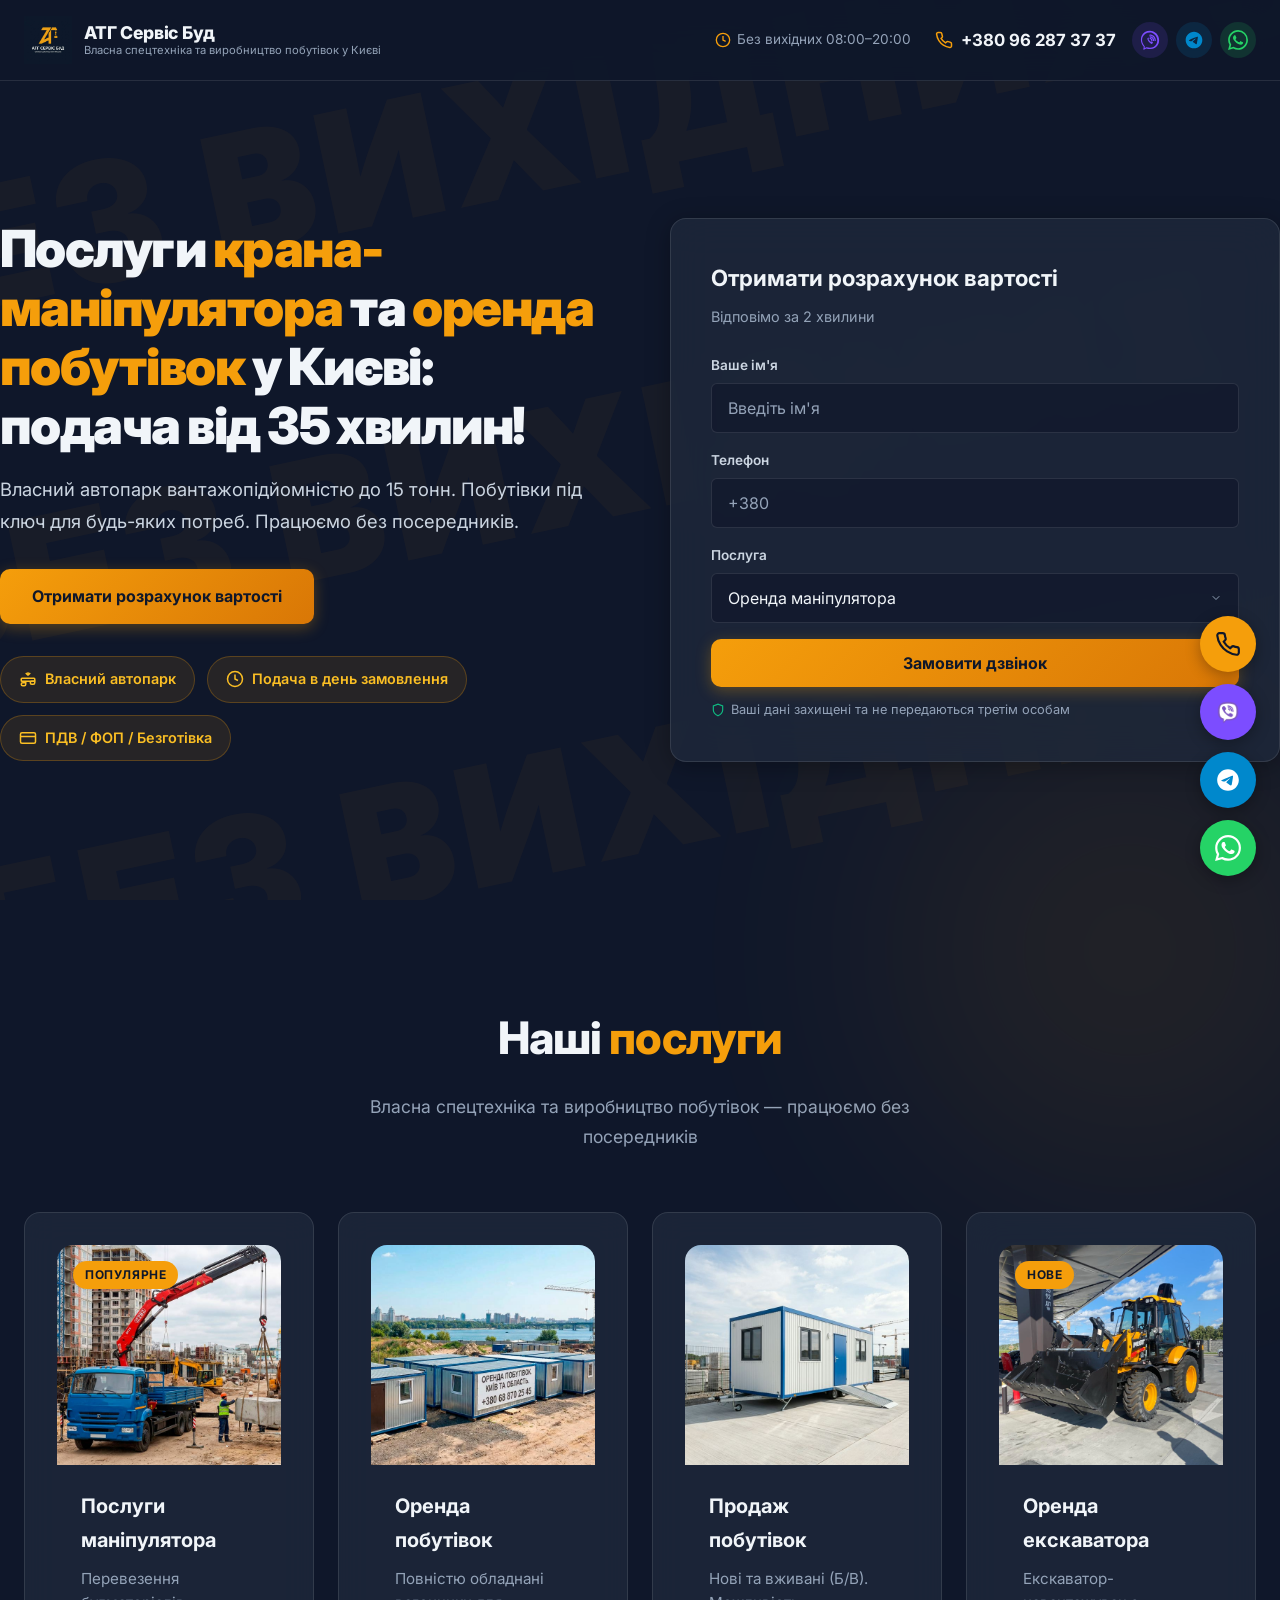
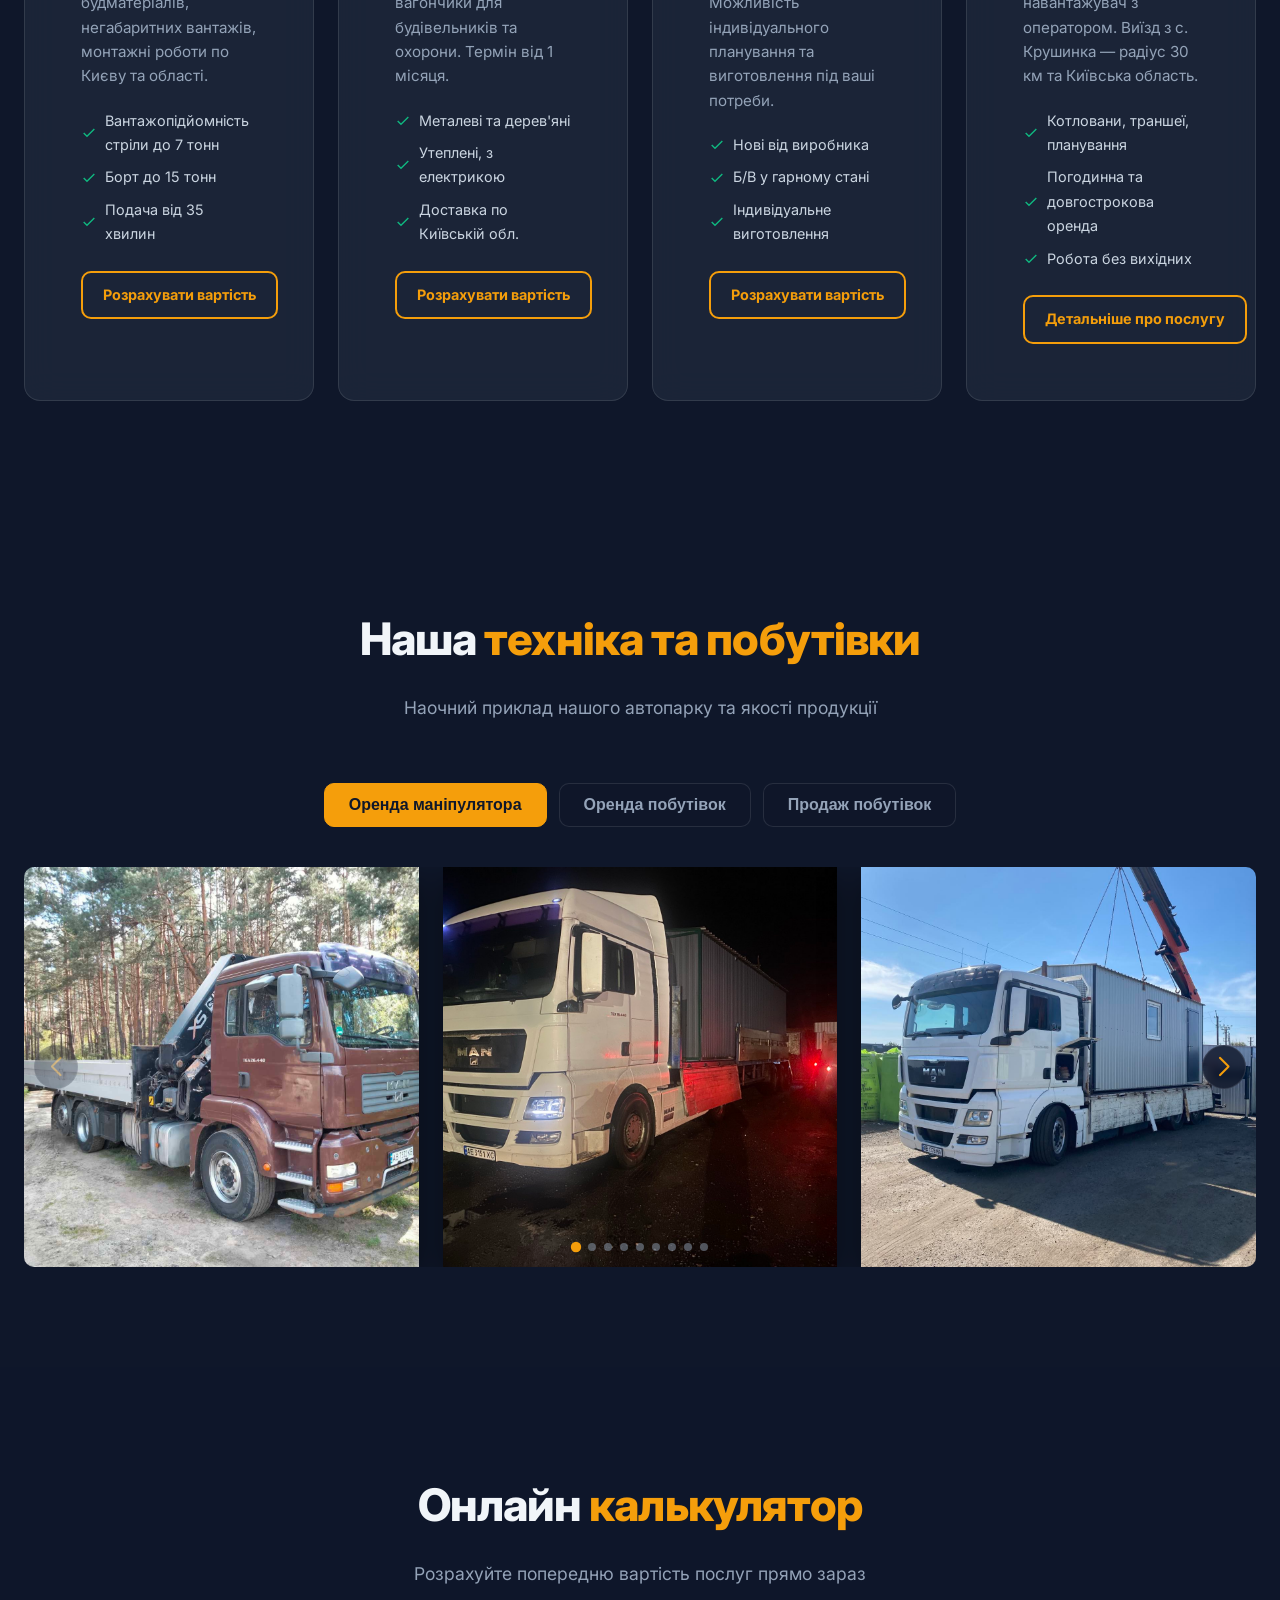
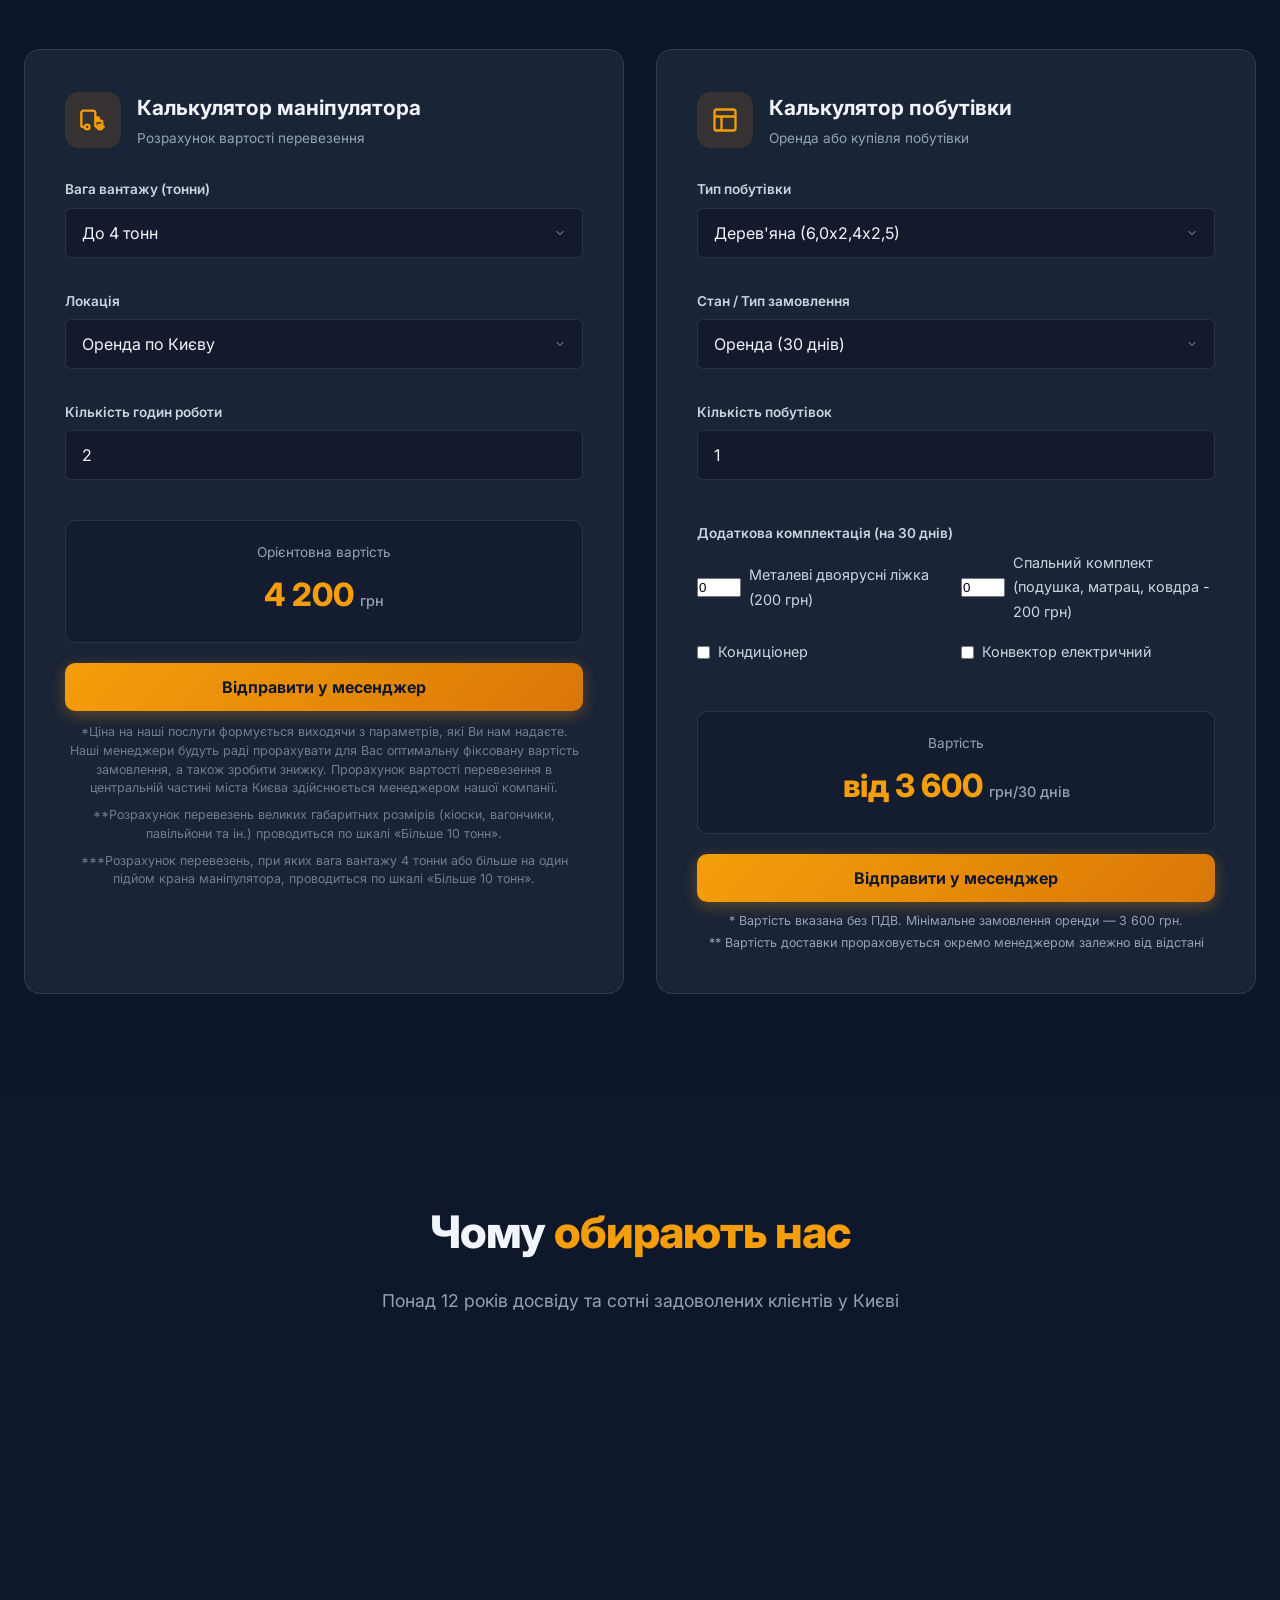
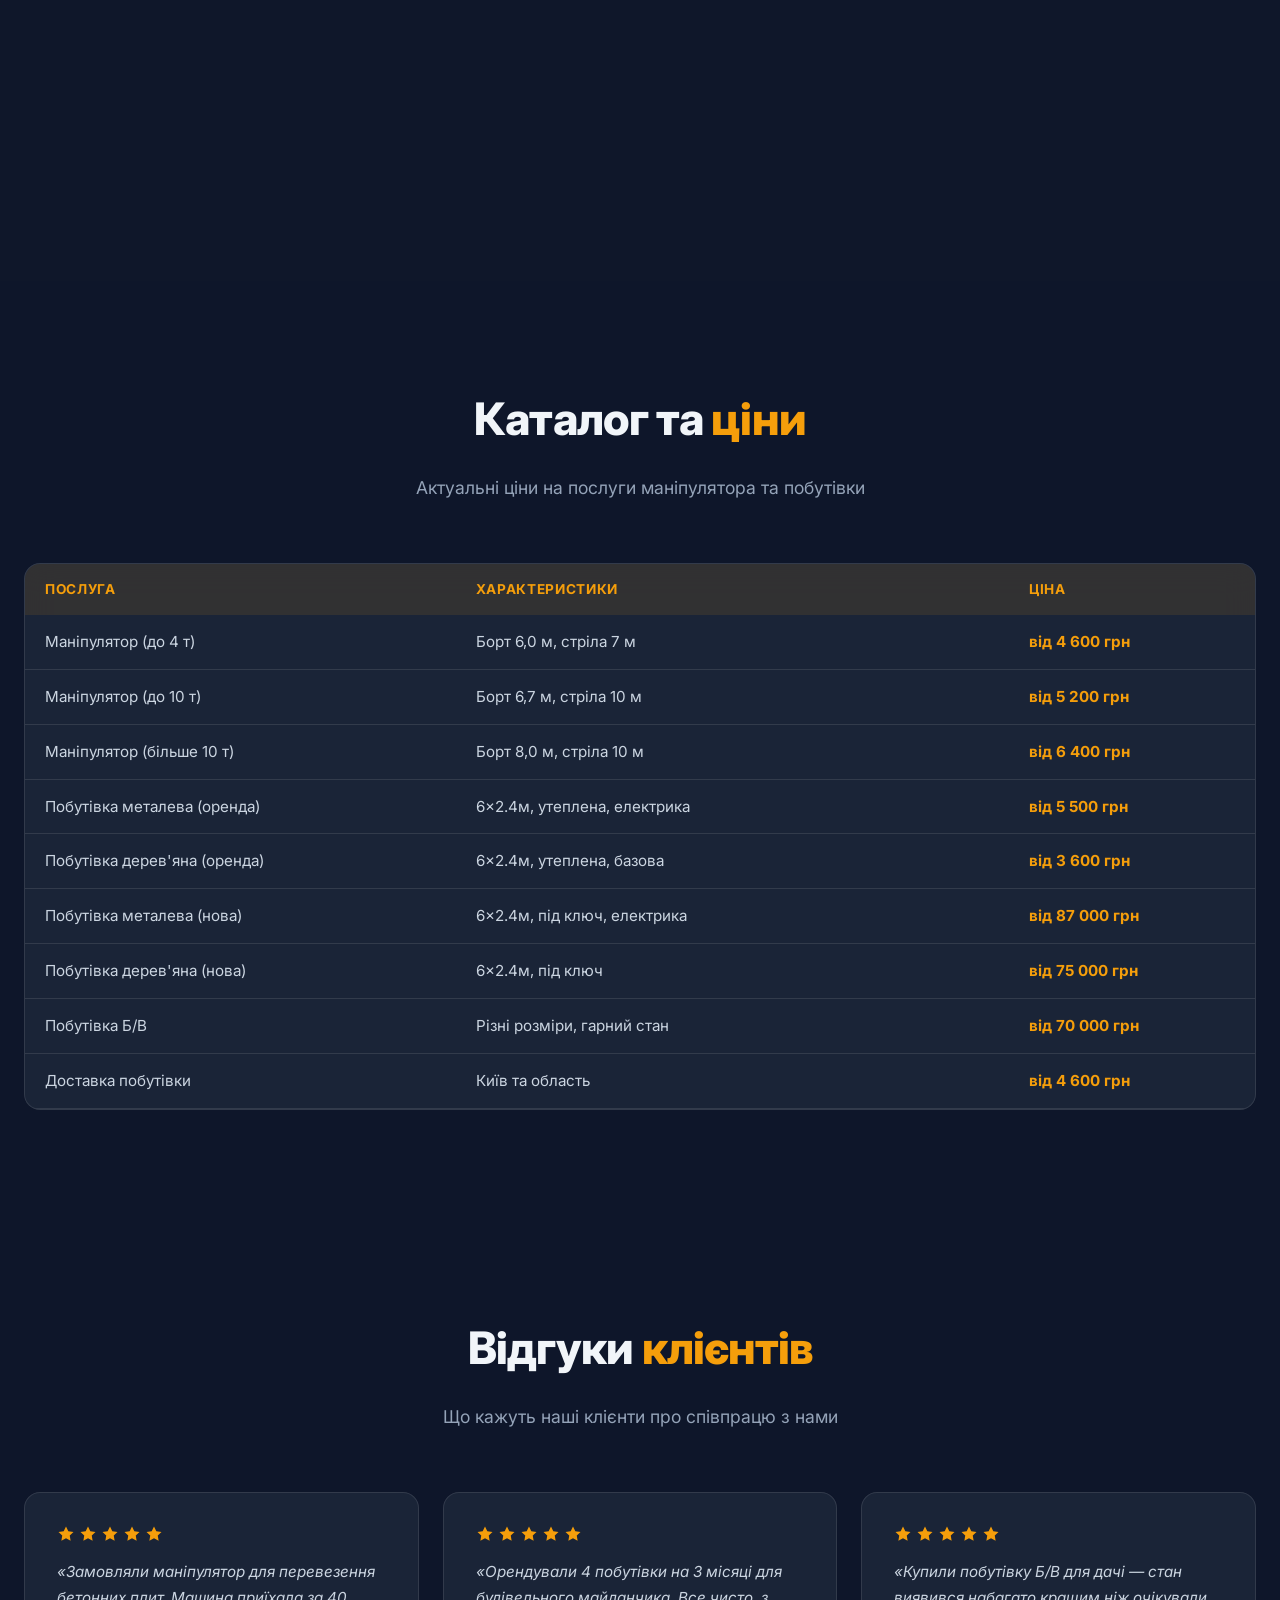
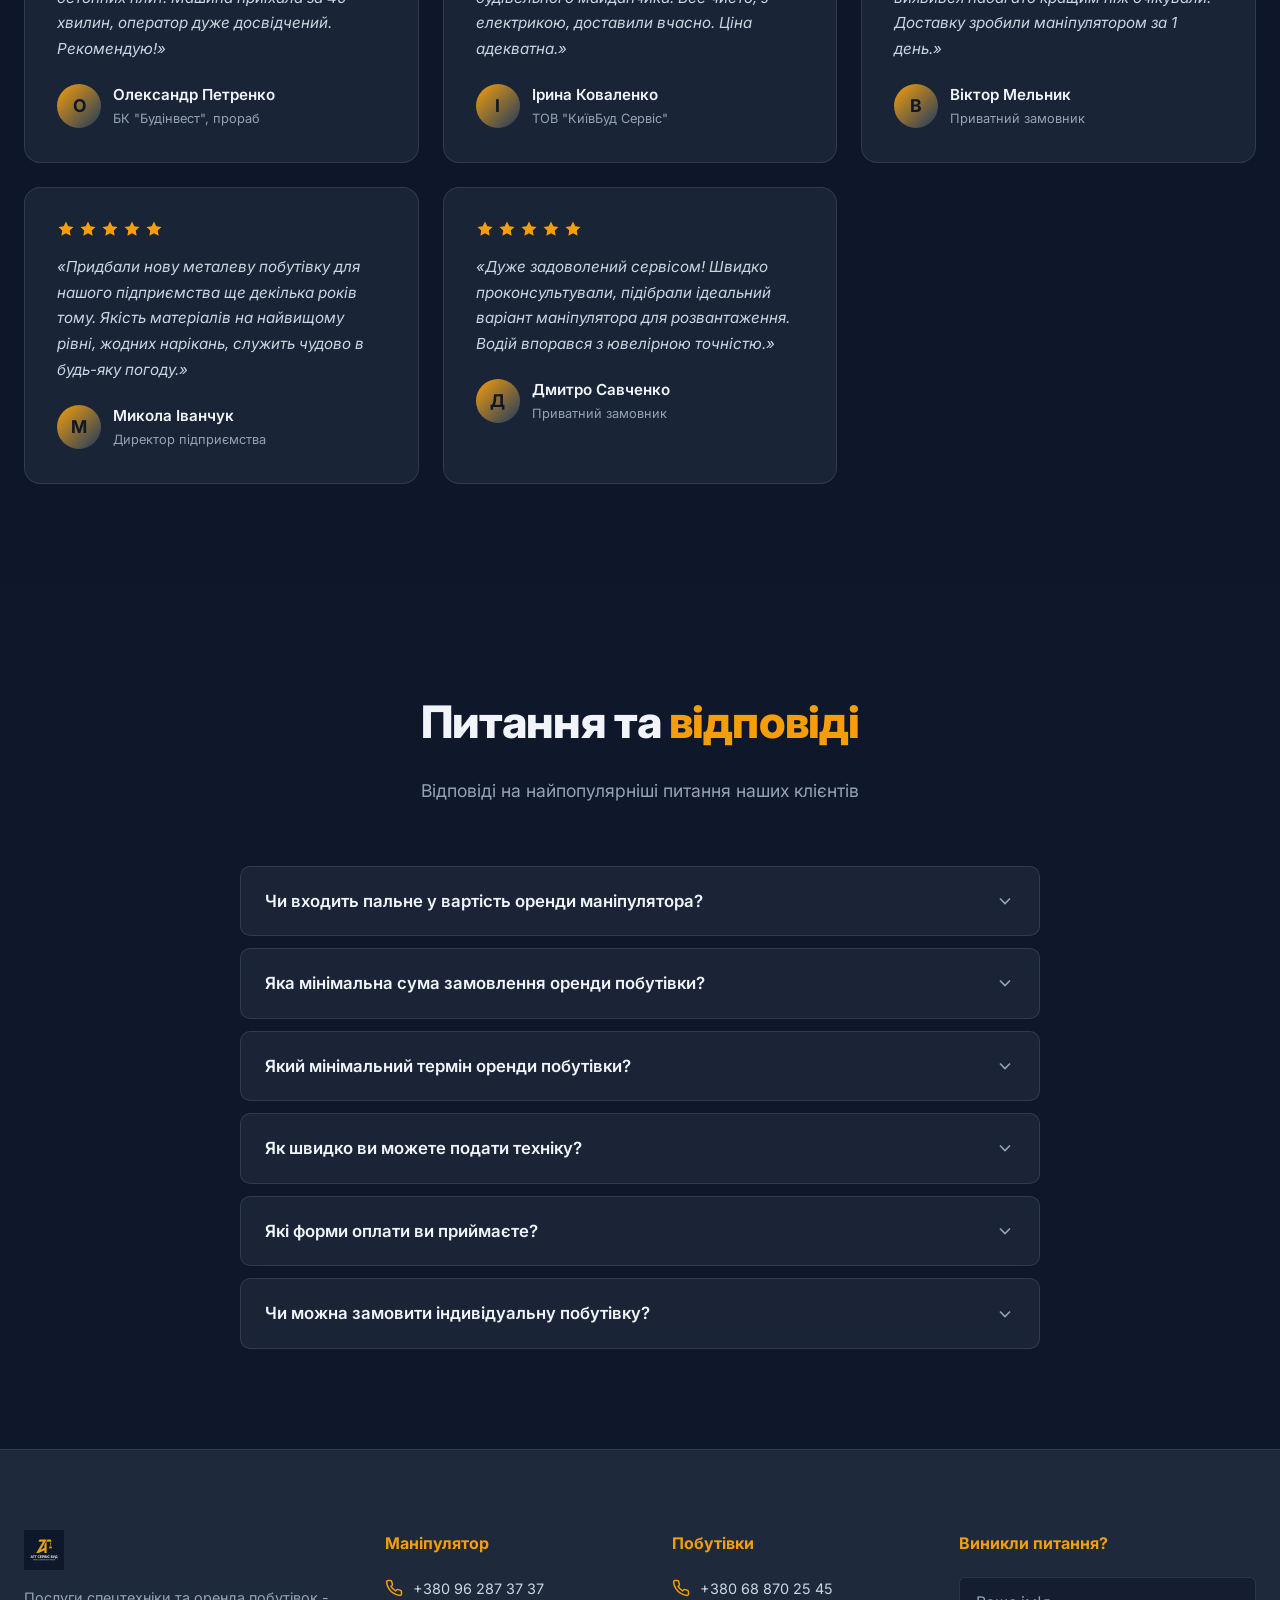
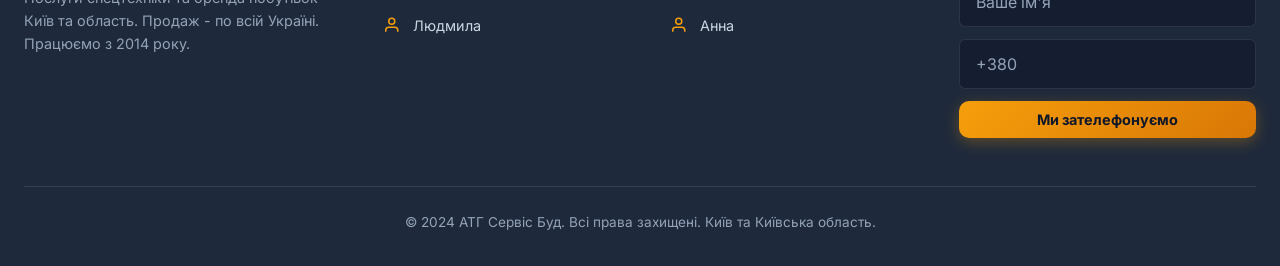
==== commit b315de14: "Viber: підказка «текст скопійовано — вставте в чат» перед відкриттям чату Viber ігнорує параметр dra" ====
--- a/index.html
+++ b/index.html
@@ -1019,7 +1019,7 @@
     </div>
 
     <script src="https://cdn.jsdelivr.net/npm/swiper@11/swiper-bundle.min.js"></script>
-    <script src="script.js?v=2"></script>
+    <script src="script.js?v=3"></script>
 </body>
 
 </html>
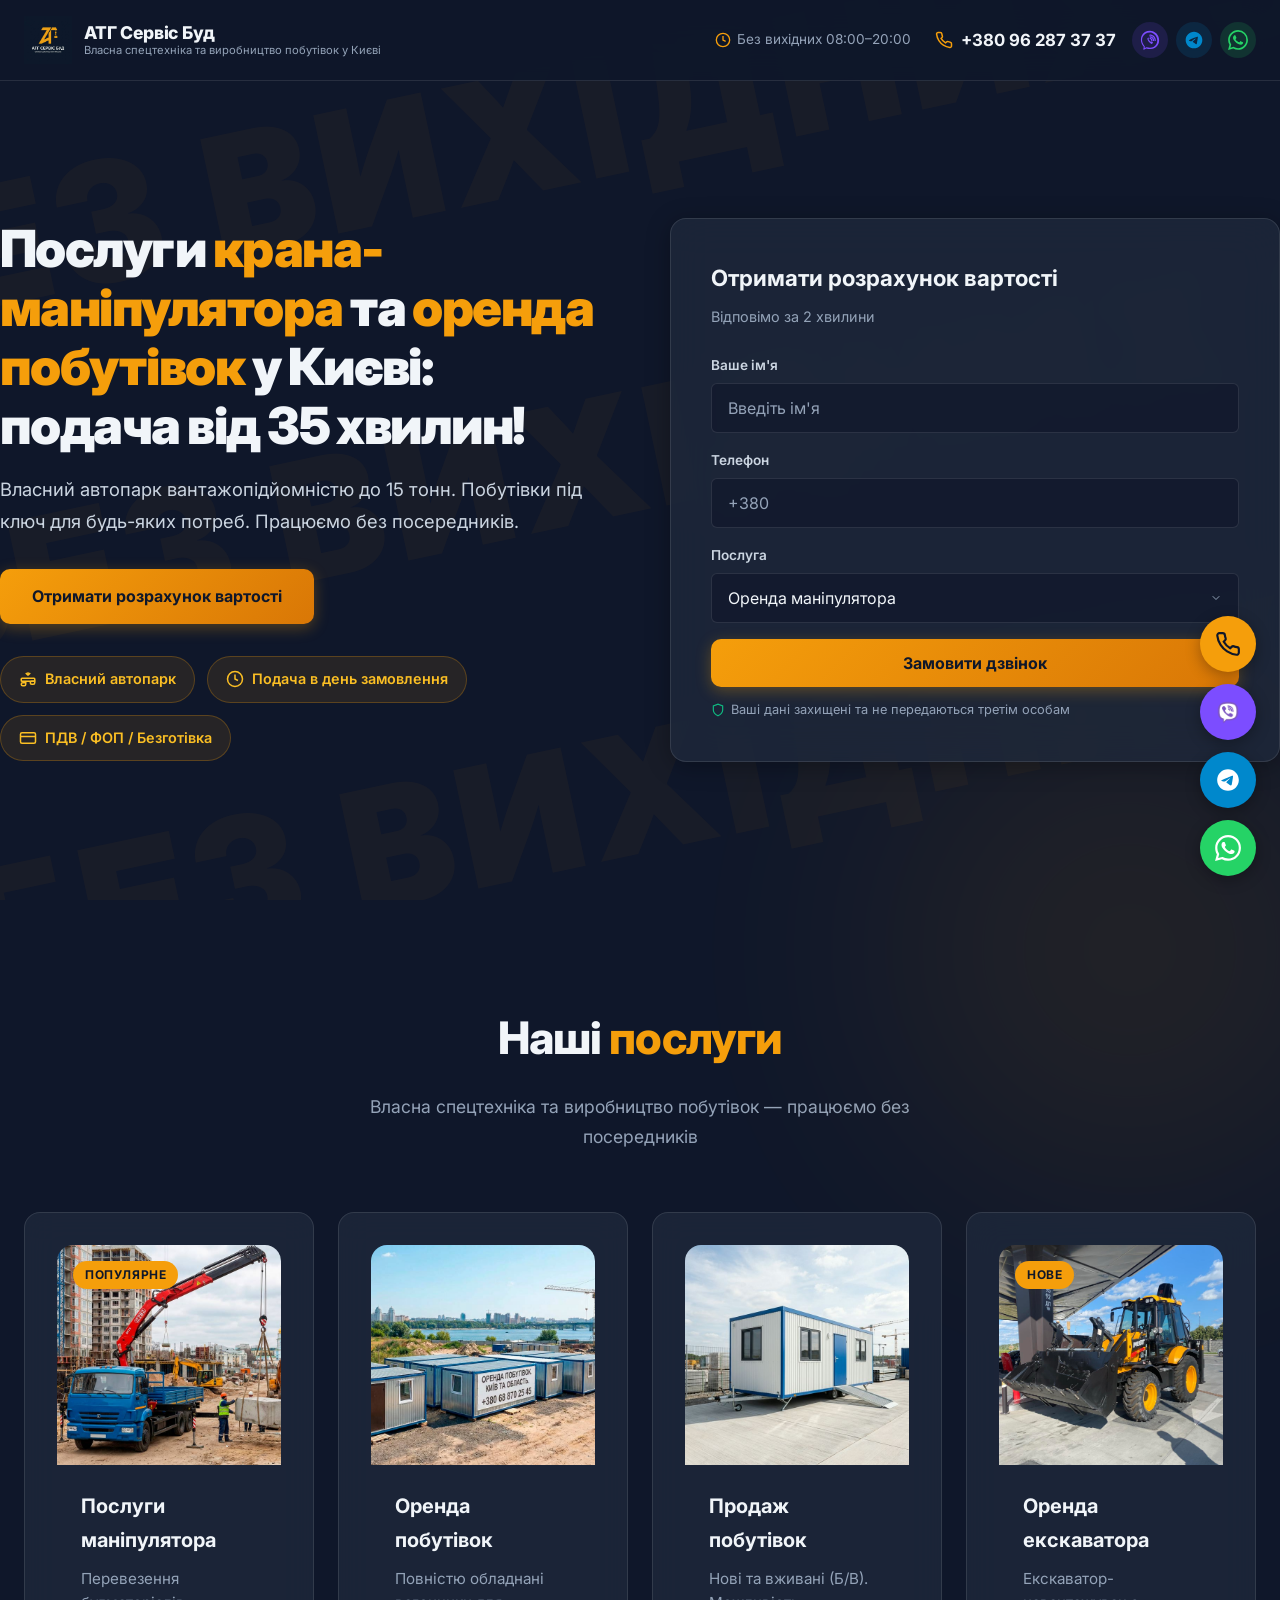
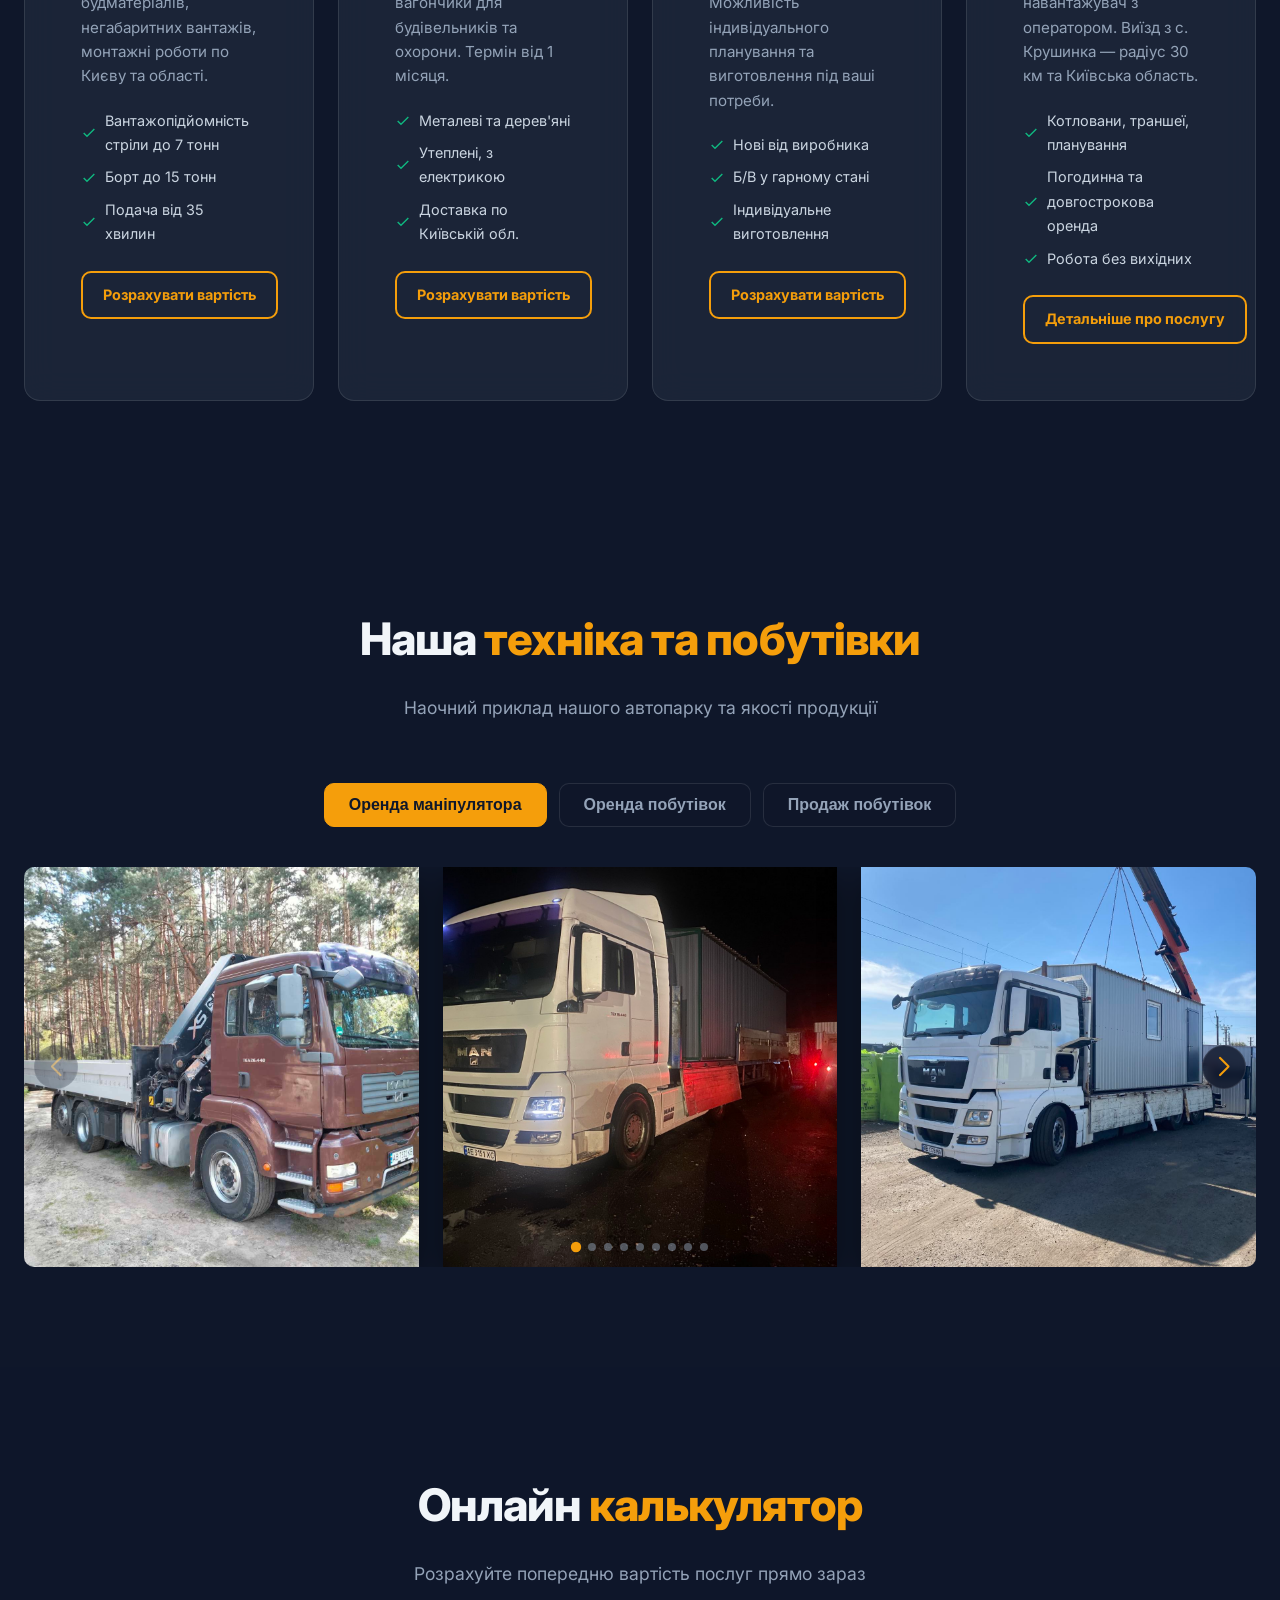
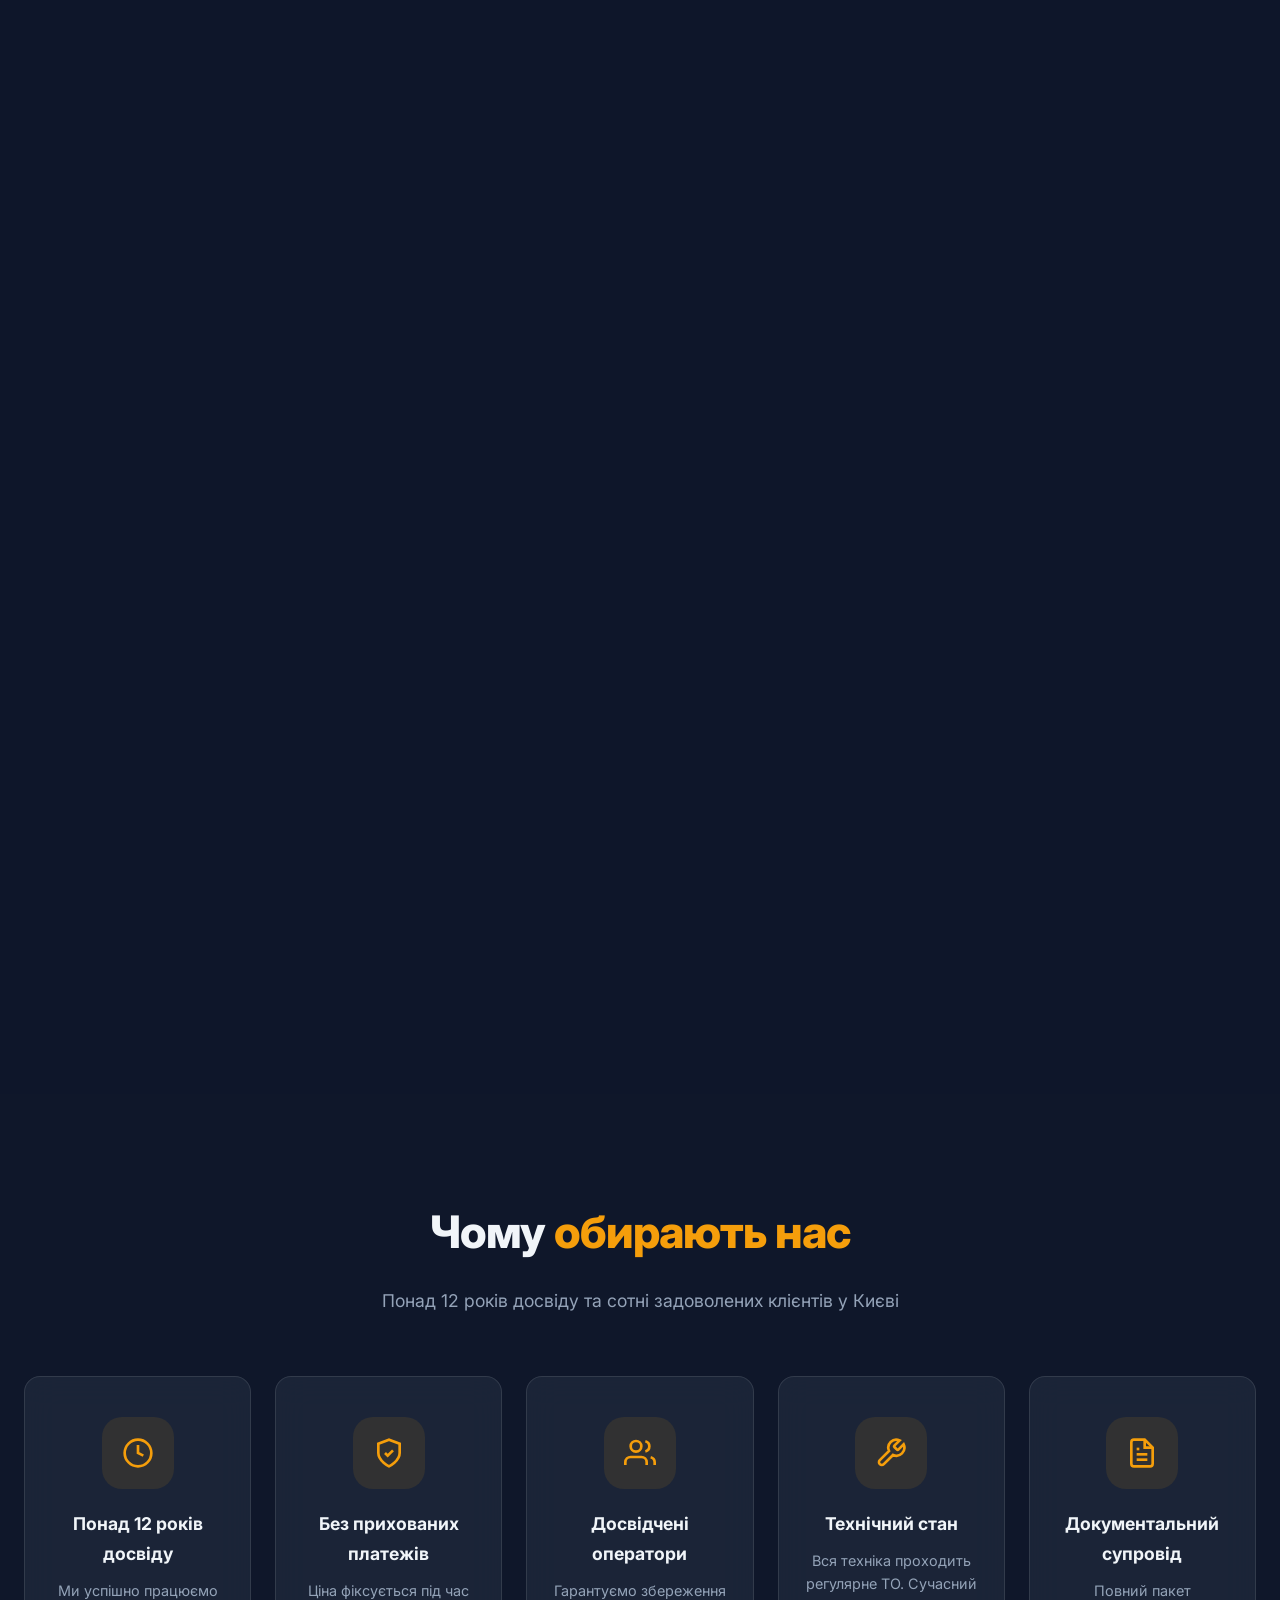
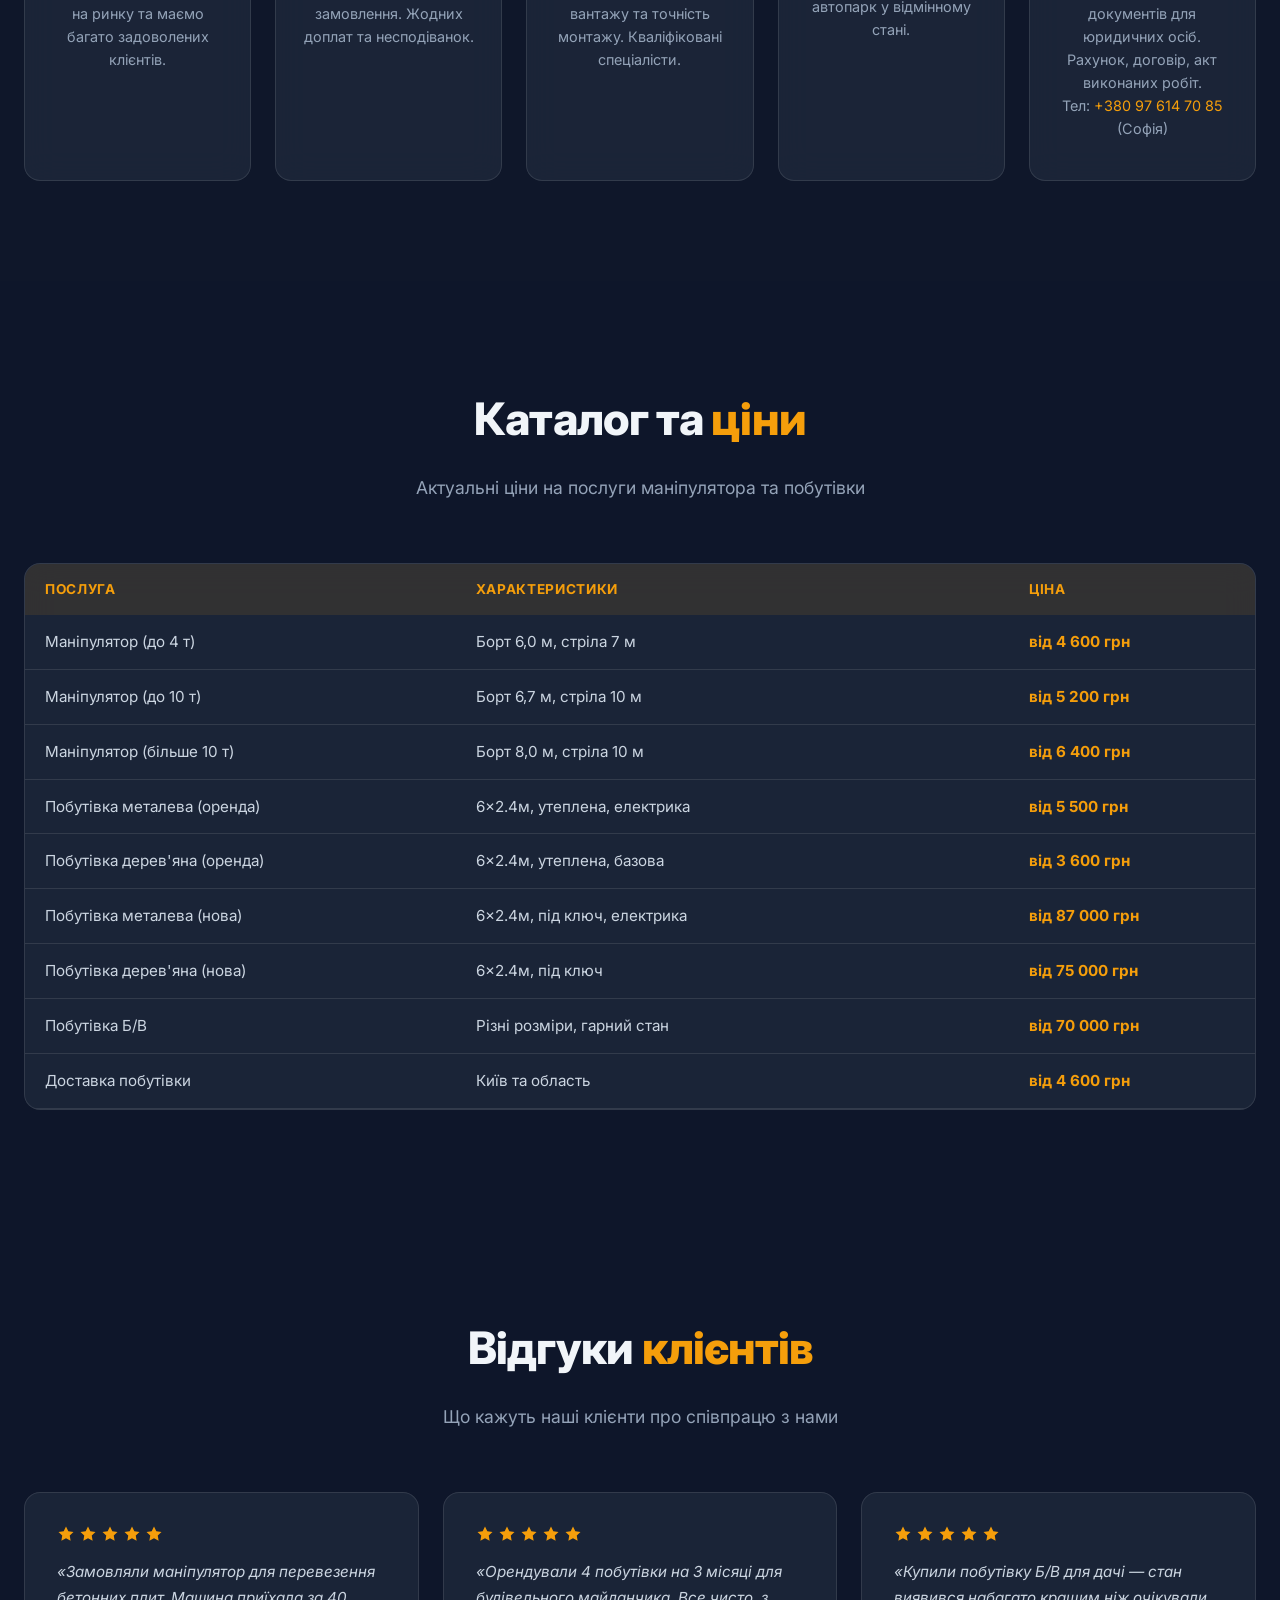
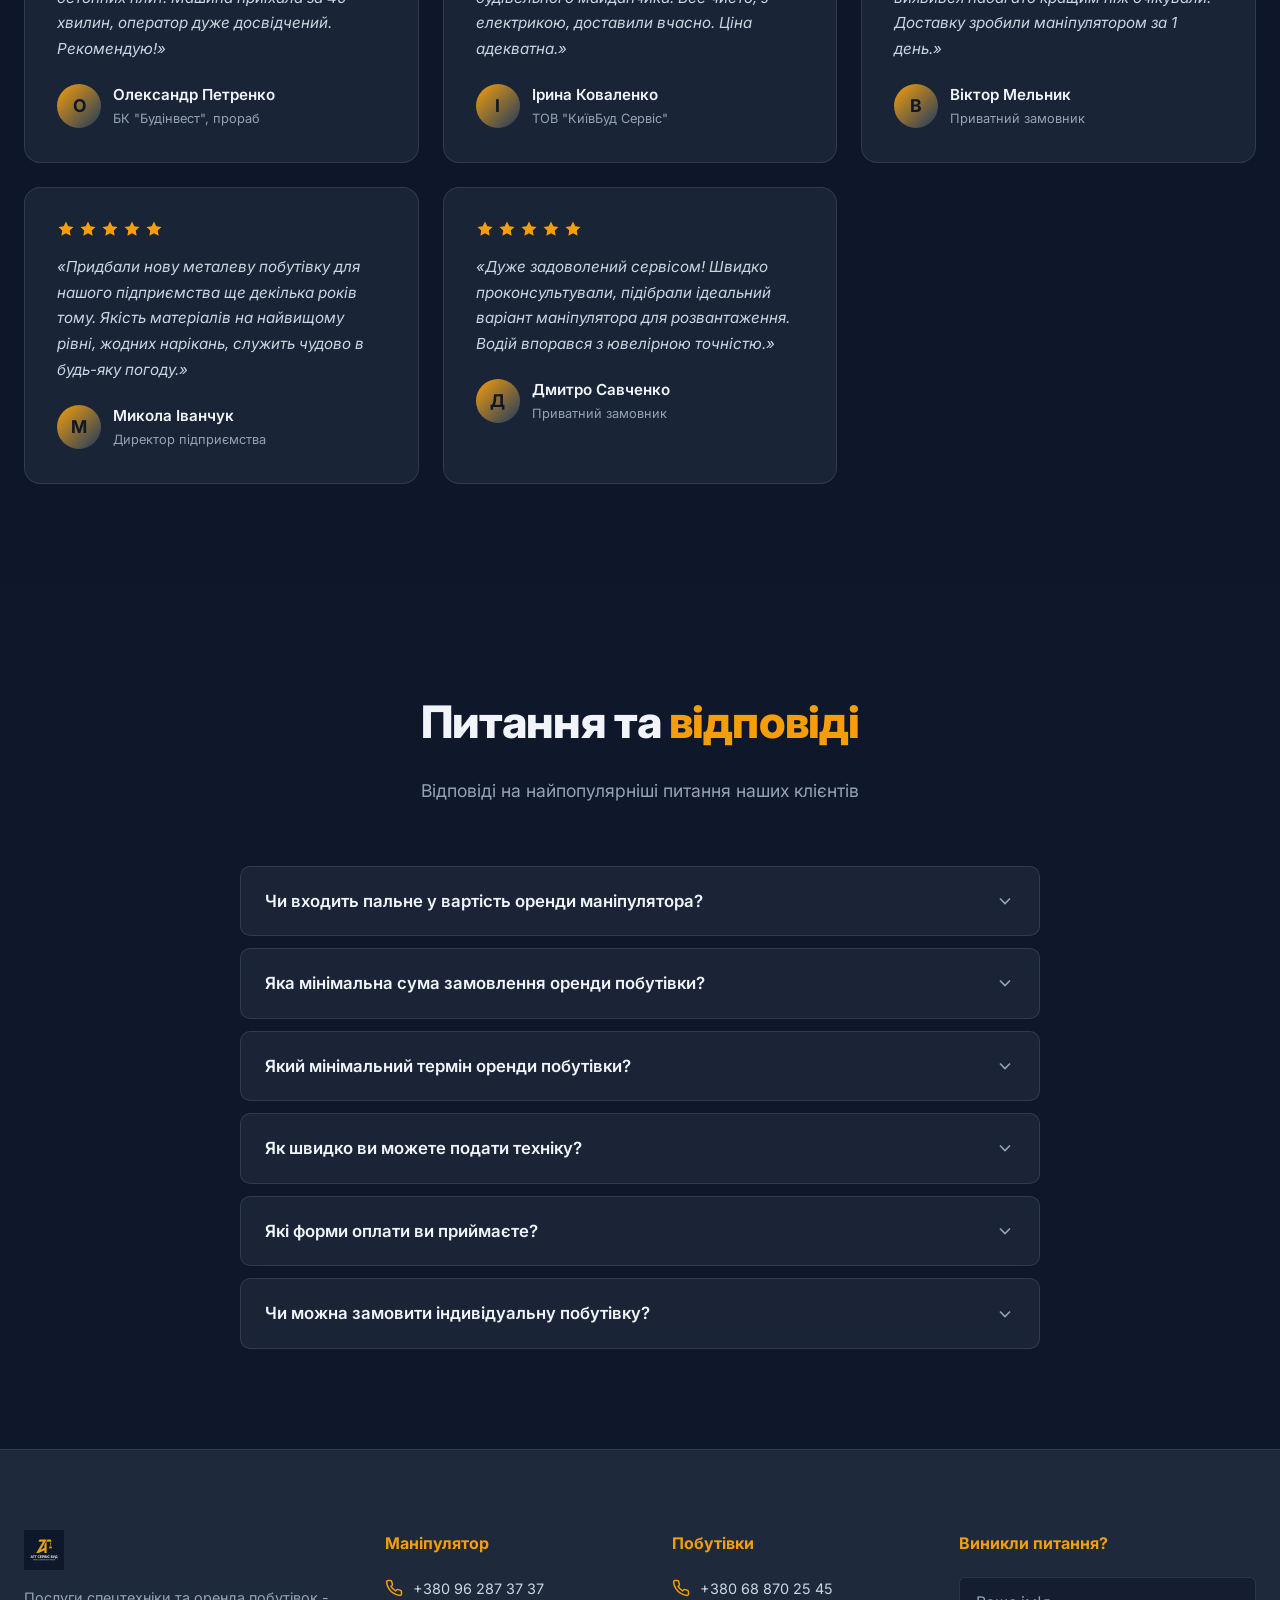
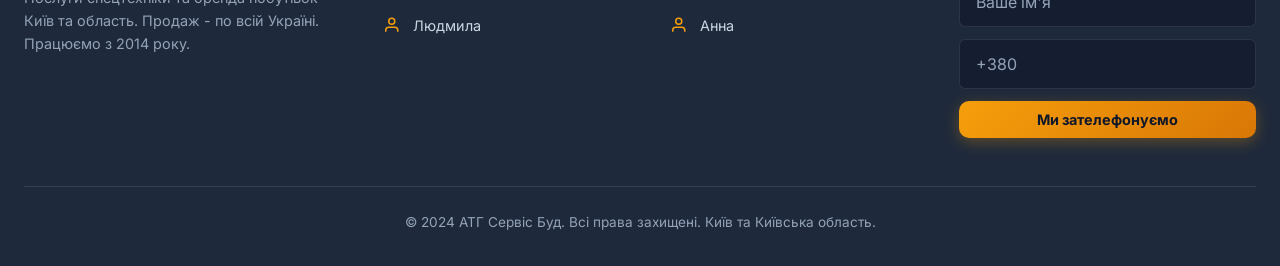
==== commit b7c470c9: "Прибрано проміжне вікно перед відкриттям Viber — месенджер відкривається одразу Текст заявки, як і р" ====
--- a/index.html
+++ b/index.html
@@ -1019,7 +1019,7 @@
     </div>
 
     <script src="https://cdn.jsdelivr.net/npm/swiper@11/swiper-bundle.min.js"></script>
-    <script src="script.js?v=3"></script>
+    <script src="script.js?v=4"></script>
 </body>
 
 </html>
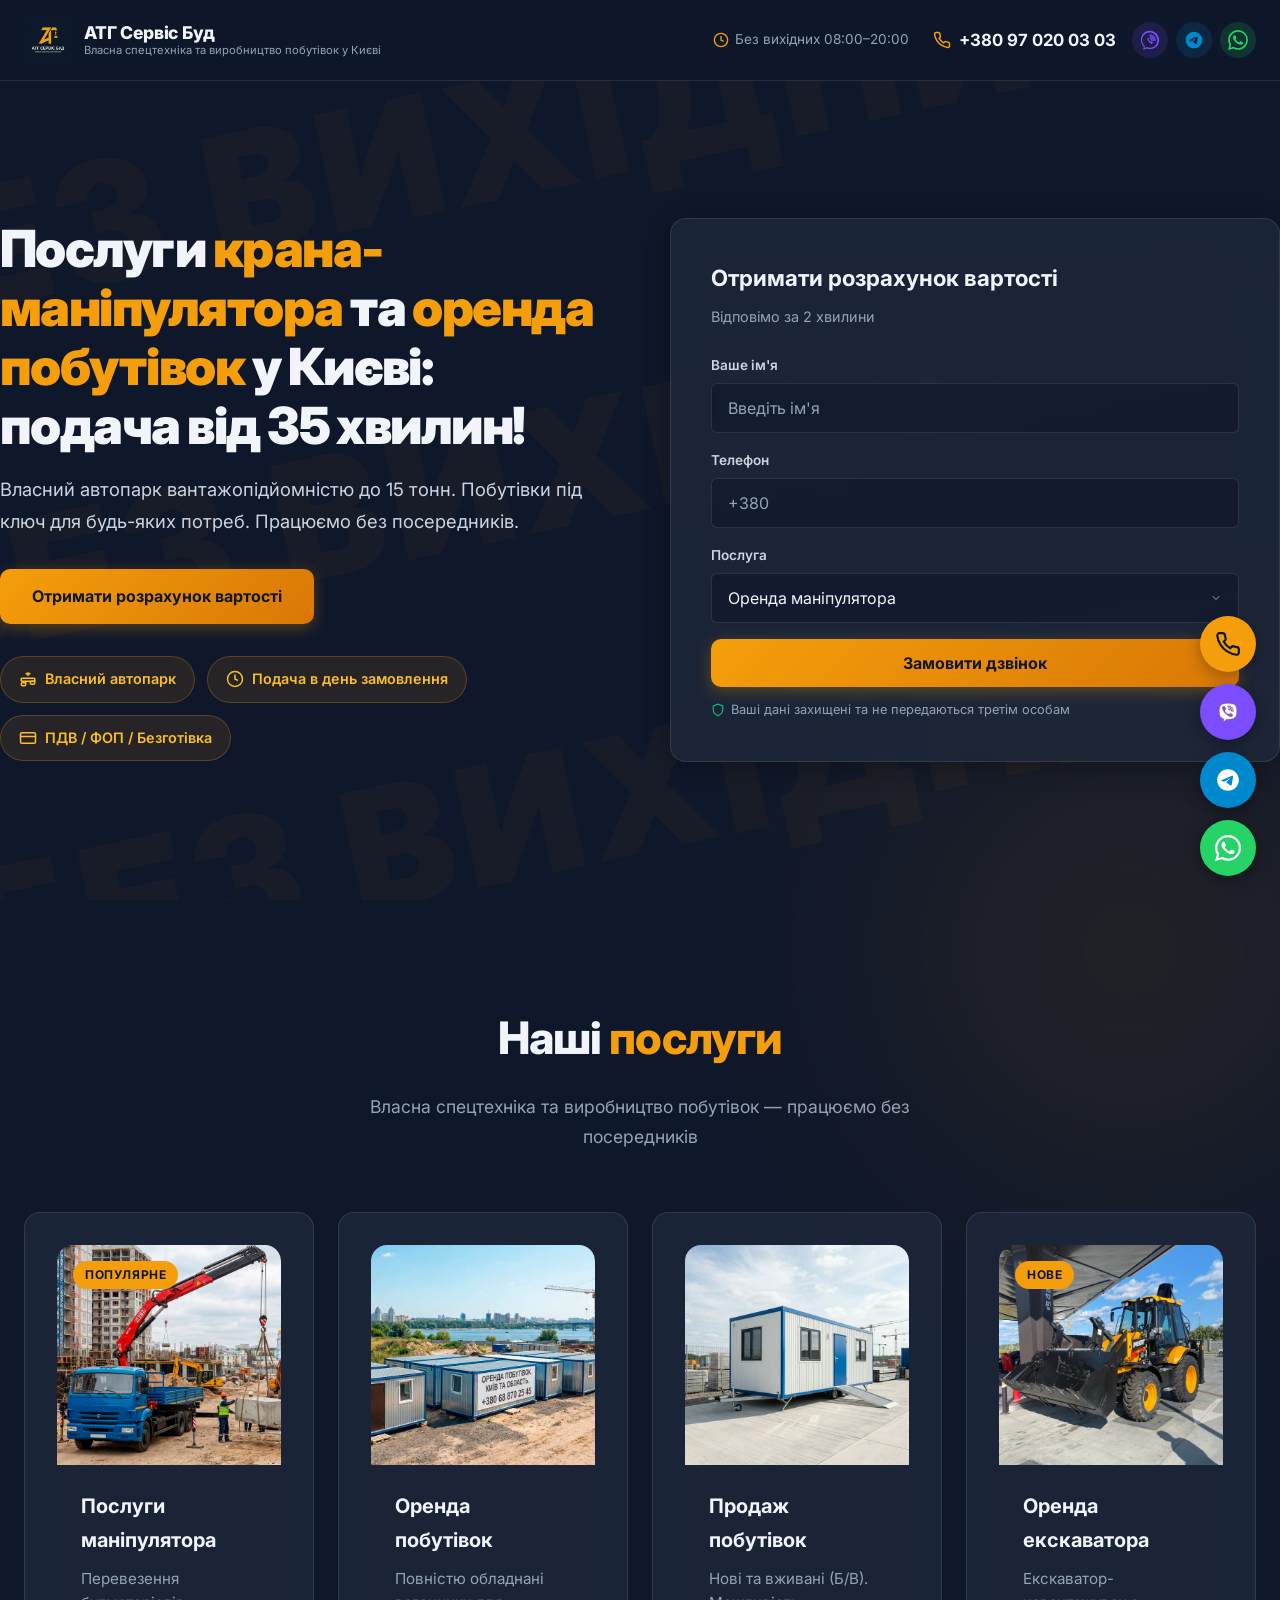
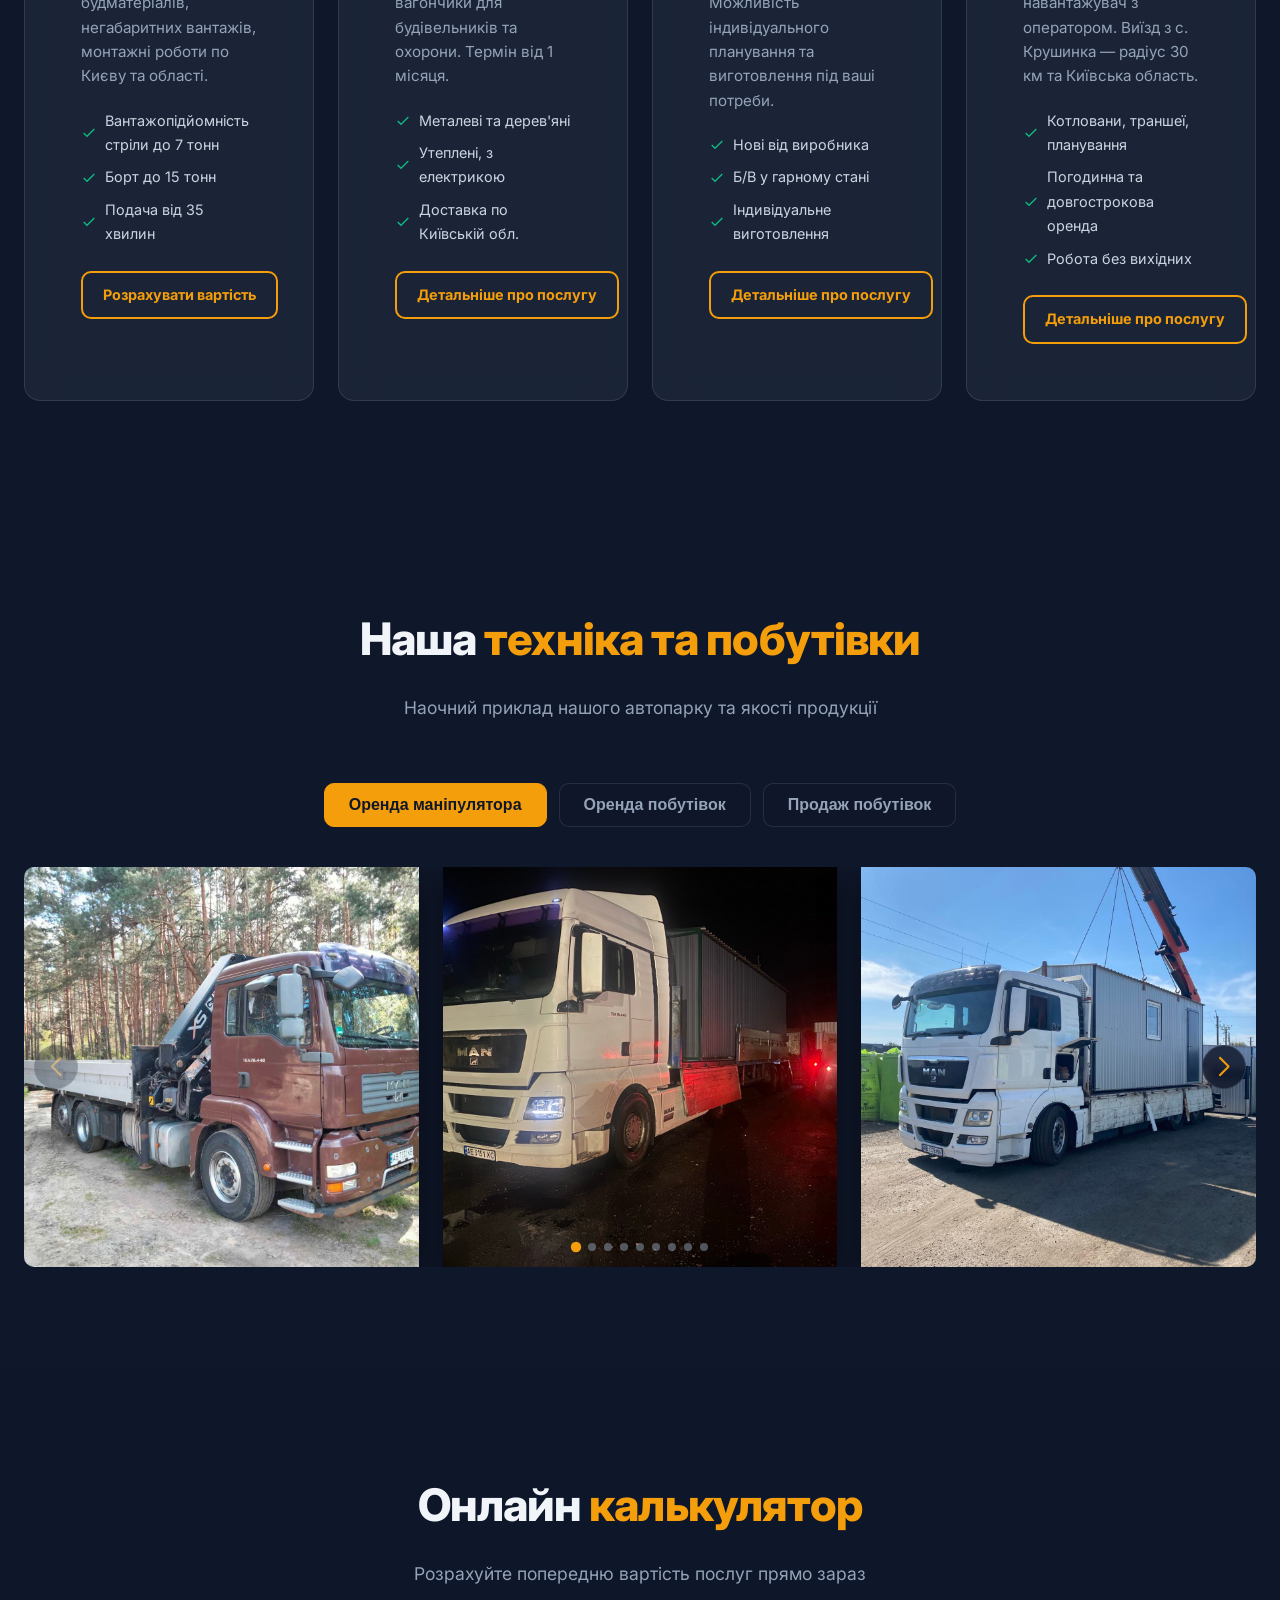
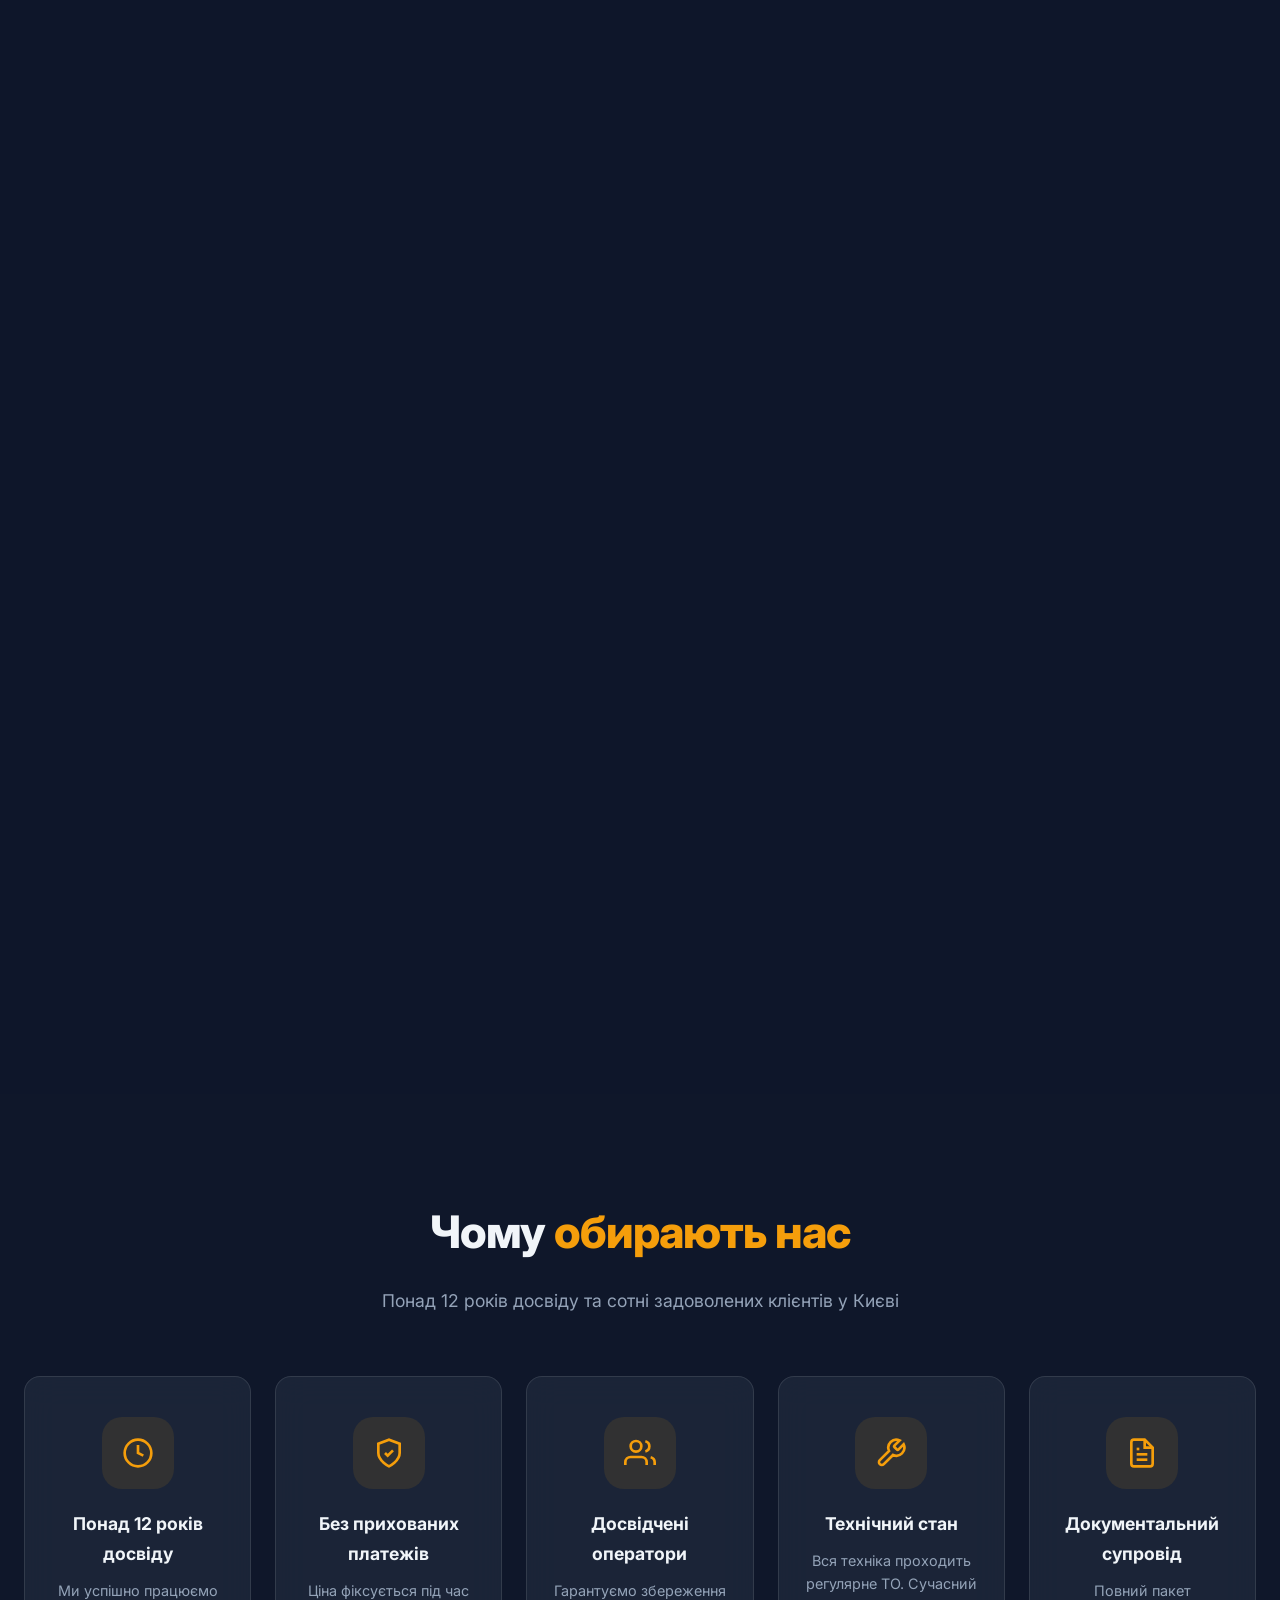
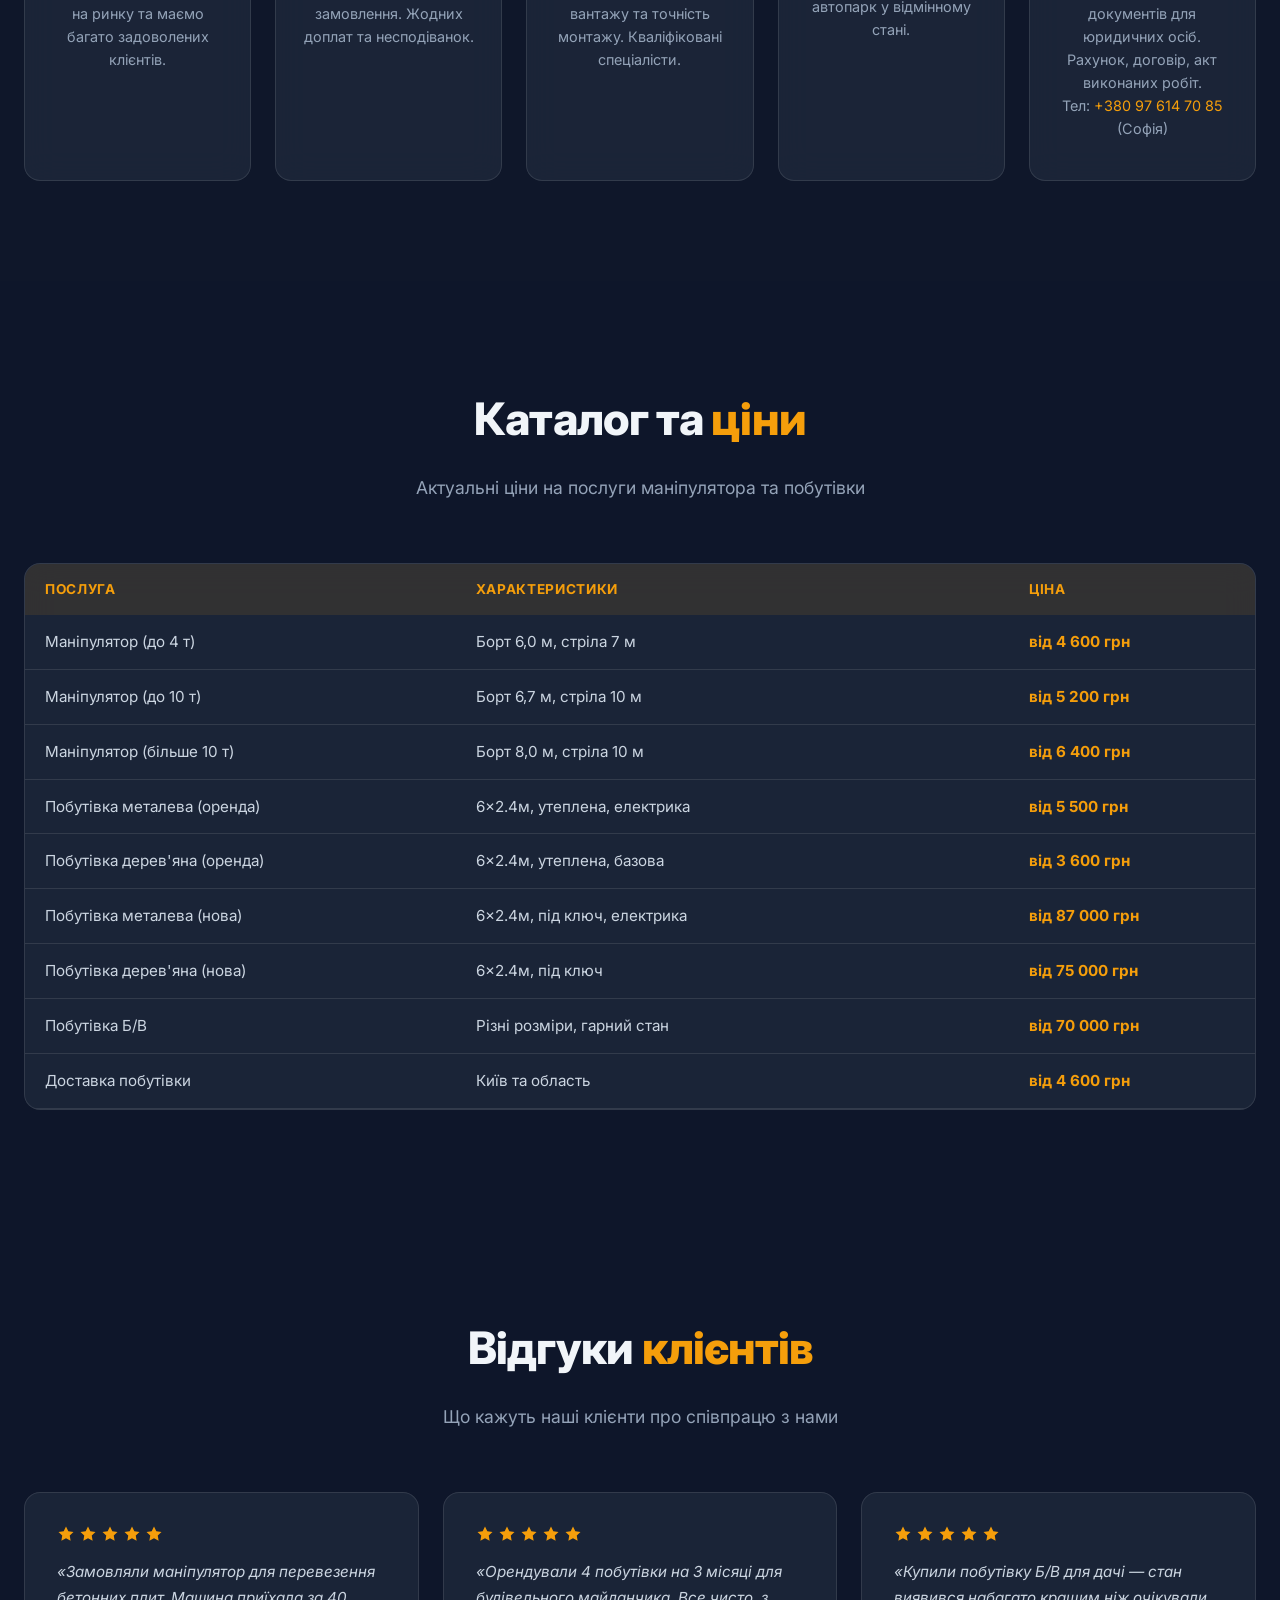
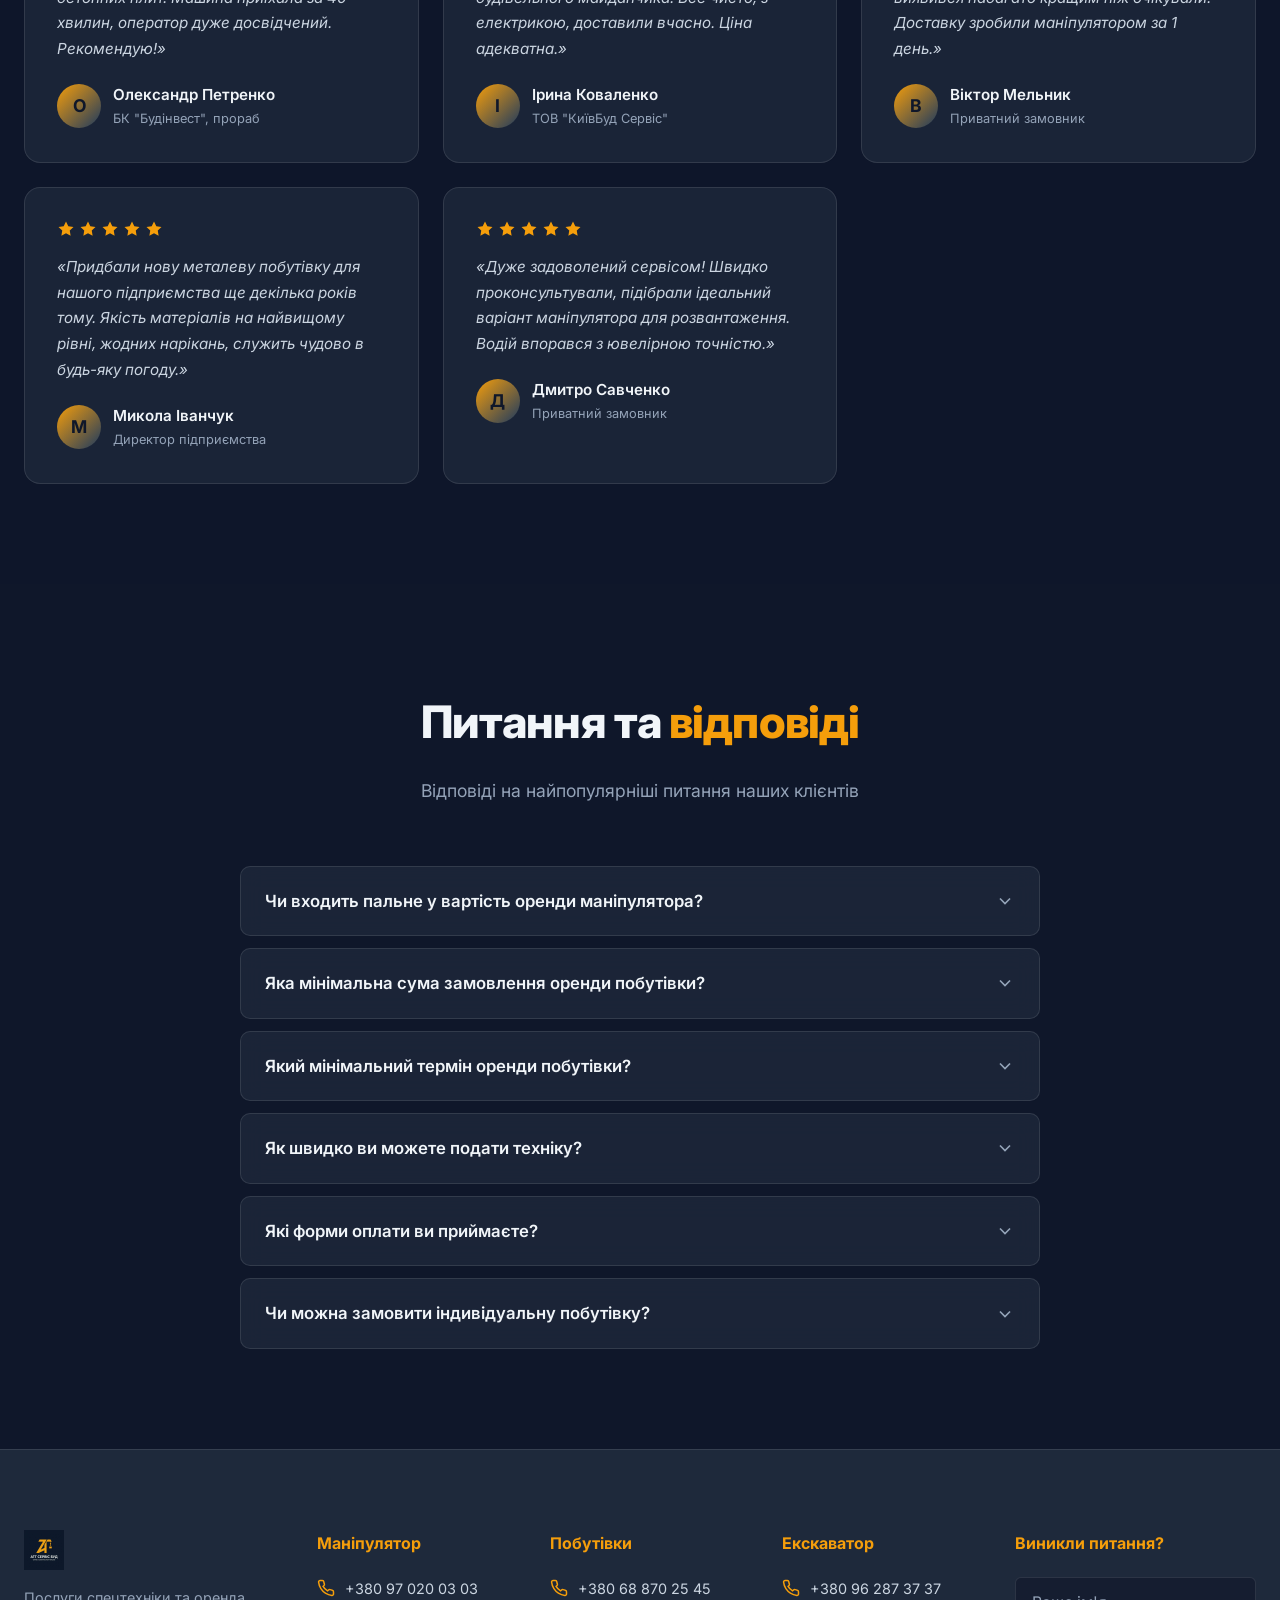
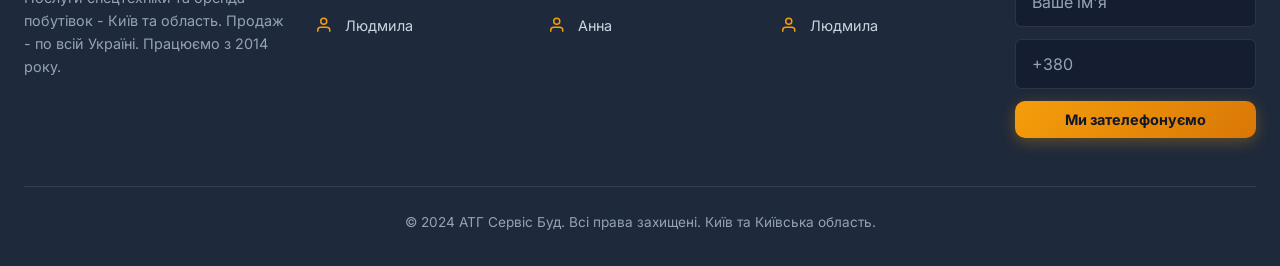
==== commit ff604011: "Розділено телефони по послугах: маніпулятор 097, побутівки 068, екскаватор 096 - Кожна сторінка веде" ====
--- a/index.html
+++ b/index.html
@@ -15,12 +15,13 @@
     <title>АТГ Сервіс Буд — Оренда крана-маніпулятора та побутівок у Києві</title>
     <meta name="description"
         content="Послуги крана-маніпулятора, оренда та продаж побутівок у Києві та Київській області. Власний автопарк, подача від 35 хвилин, без посередників.">
-    <link rel="stylesheet" href="style.css?v=2">
+    <link rel="stylesheet" href="style.css?v=6">
     <link rel="stylesheet" href="https://cdn.jsdelivr.net/npm/swiper@11/swiper-bundle.min.css" />
     <link rel="icon" type="image/png" href="images/logo.png">
 </head>
 
-<body><noscript><iframe src="https://www.googletagmanager.com/ns.html?id=GTM-NQ57L84B" height="0" width="0"
+<body data-contact-phone="380970200303"><noscript><iframe src="https://www.googletagmanager.com/ns.html?id=GTM-NQ57L84B"
+            height="0" width="0"
             style="display:none;visibility:hidden"></iframe></noscript>
 
     <!-- HEADER -->
@@ -42,27 +43,27 @@
                     <span>Без вихідних 08:00–20:00</span>
                 </div>
                 <div class="header-contacts">
-                    <a href="tel:+380962873737" class="header-phone">
+                    <a href="tel:+380970200303" class="header-phone">
                         <svg viewBox="0 0 24 24" fill="none" stroke="currentColor" stroke-width="2">
                             <path
                                 d="M22 16.92v3a2 2 0 01-2.18 2 19.79 19.79 0 01-8.63-3.07 19.5 19.5 0 01-6-6A19.79 19.79 0 012.12 4.18 2 2 0 014.11 2h3a2 2 0 012 1.72c.127.96.361 1.903.7 2.81a2 2 0 01-.45 2.11L8.09 9.91a16 16 0 006 6l1.27-1.27a2 2 0 012.11-.45c.907.339 1.85.573 2.81.7A2 2 0 0122 16.92z" />
                         </svg>
-                        +380 96 287 37 37
+                        +380 97 020 03 03
                     </a>
                     <div class="header-messengers">
-                        <a href="viber://chat?number=%2B380962873737" class="messenger-icon viber" title="Viber">
+                        <a href="viber://chat?number=%2B380970200303" class="messenger-icon viber" title="Viber">
                             <svg viewBox="0 0 24 24" fill="currentColor">
                                 <path
                                     d="M12.031 1.003c-4.474-.024-8.478 2.163-10.158 6.273-1.066 2.607-1.02 5.593-.112 8.25.605 1.762 1.56 3.335 2.748 4.664l-.556 3.012c-.072.39.33.687.686.505l2.905-1.487a15.98 15.98 0 004.456.638c4.474.024 8.478-2.163 10.158-6.273 1.066-2.607 1.02-5.593.112-8.25C21.097 4.73 16.955 1.03 12.031 1.003zM12 3.003c3.8.022 7.16 3.127 8.136 6.197.763 2.238.8 4.727-.112 6.96-1.353 3.31-4.69 5.136-8.18 5.115a13.94 13.94 0 01-3.654-.49l-.552-.152-.487.25-1.612.824.32-1.73-.288-.414c-1.1-1.2-1.97-2.63-2.504-4.18-.766-2.238-.8-4.727.112-6.96C4.532 5.112 7.87 2.98 12 3.003zm-.1 2.5a.75.75 0 000 1.5c2.903 0 5.596 2.243 5.596 5.497a.75.75 0 001.5 0c0-4.136-3.393-6.997-7.096-6.997zm.243 1.859a.75.75 0 00-.035 1.5c1.727.04 3.392 1.487 3.392 3.638a.75.75 0 001.5 0c0-2.95-2.335-5.09-4.857-5.138zm.09 1.893a.75.75 0 00-.23 1.47c.69.217 1.497.95 1.497 2.275a.75.75 0 001.5 0c0-2.016-1.303-3.2-2.592-3.696a.75.75 0 00-.175-.05zM10.5 9c-.585 0-.893.25-1.19.54-.306.298-.517.71-.517.71a.5.5 0 00-.027.294c.26 1.21.88 2.423 1.753 3.54.973 1.242 2.07 2.055 3.242 2.59a.5.5 0 00.37.016s.444-.18.768-.47c.34-.303.601-.62.601-1.22 0-.552-.448-1-.998-1-.14 0-.393.072-.674.166-.28.094-.612.094-.856-.078l-.043-.028a8.926 8.926 0 01-1.662-1.47 8.88 8.88 0 01-.808-1.088l-.063-.1c-.167-.283-.14-.592-.032-.83.107-.24.234-.49.234-.622 0-.55-.448-1-.998-1-.04 0-.068-.004-.1 0z" />
                             </svg>
                         </a>
-                        <a href="https://t.me/+380962873737" class="messenger-icon telegram" title="Telegram">
+                        <a href="https://t.me/+380970200303" class="messenger-icon telegram" title="Telegram">
                             <svg viewBox="0 0 24 24" fill="currentColor">
                                 <path
                                     d="M12 2C6.48 2 2 6.48 2 12s4.48 10 10 10 10-4.48 10-10S17.52 2 12 2zm4.64 6.8c-.15 1.58-.8 5.42-1.13 7.19-.14.75-.42 1-.68 1.03-.58.05-1.02-.38-1.58-.75-.88-.58-1.38-.94-2.23-1.5-.99-.65-.35-1.01.22-1.59.15-.15 2.71-2.48 2.76-2.69a.2.2 0 00-.05-.18c-.06-.05-.14-.03-.21-.02-.09.02-1.49.95-4.22 2.79-.4.27-.76.41-1.08.4-.36-.01-1.04-.2-1.55-.37-.63-.2-1.12-.31-1.08-.66.02-.18.27-.36.74-.55 2.92-1.27 4.86-2.11 5.83-2.51 2.78-1.16 3.35-1.36 3.73-1.36.08 0 .27.02.39.12.1.08.13.19.14.27-.01.06.01.24 0 .38z" />
                             </svg>
                         </a>
-                        <a href="https://wa.me/380962873737" class="messenger-icon whatsapp" title="WhatsApp">
+                        <a href="https://wa.me/380970200303" class="messenger-icon whatsapp" title="WhatsApp">
                             <svg viewBox="0 0 24 24" fill="currentColor">
                                 <path
                                     d="M17.472 14.382c-.297-.149-1.758-.867-2.03-.967-.273-.099-.471-.148-.67.15-.197.297-.767.966-.94 1.164-.173.199-.347.223-.644.075-.297-.15-1.255-.463-2.39-1.475-.883-.788-1.48-1.761-1.653-2.059-.173-.297-.018-.458.13-.606.134-.133.298-.347.446-.52.149-.174.198-.298.298-.497.099-.198.05-.371-.025-.52-.075-.149-.669-1.612-.916-2.207-.242-.579-.487-.5-.669-.51-.173-.008-.371-.01-.57-.01-.198 0-.52.074-.792.372-.272.297-1.04 1.016-1.04 2.479 0 1.462 1.065 2.875 1.213 3.074.149.198 2.096 3.2 5.077 4.487.709.306 1.262.489 1.694.625.712.227 1.36.195 1.871.118.571-.085 1.758-.719 2.006-1.413.248-.694.248-1.289.173-1.413-.074-.124-.272-.198-.57-.347m-5.421 7.403h-.004a9.87 9.87 0 01-5.031-1.378l-.361-.214-3.741.982.998-3.648-.235-.374a9.86 9.86 0 01-1.51-5.26c.001-5.45 4.436-9.884 9.888-9.884 2.64 0 5.122 1.03 6.988 2.898a9.825 9.825 0 012.893 6.994c-.003 5.45-4.437 9.884-9.885 9.884m8.413-18.297A11.815 11.815 0 0012.05 0C5.495 0 .16 5.335.157 11.892c0 2.096.547 4.142 1.588 5.945L.057 24l6.305-1.654a11.882 11.882 0 005.683 1.448h.005c6.554 0 11.89-5.335 11.893-11.893a11.821 11.821 0 00-3.48-8.413z" />
@@ -223,7 +224,8 @@
                                     <polyline points="20 6 9 17 4 12" />
                                 </svg>Доставка по Київській обл.</li>
                         </ul>
-                        <a href="#calc-bytovka" class="btn btn-outline btn-sm">Розрахувати вартість</a>
+                        <a href="orenda-prodazh-pobutivok.html" class="btn btn-outline btn-sm">Детальніше про
+                            послугу</a>
                     </div>
                 </div>
                 <div class="glass-card service-card">
@@ -245,7 +247,8 @@
                                     <polyline points="20 6 9 17 4 12" />
                                 </svg>Індивідуальне виготовлення</li>
                         </ul>
-                        <a href="#calc-bytovka" class="btn btn-outline btn-sm">Розрахувати вартість</a>
+                        <a href="orenda-prodazh-pobutivok.html" class="btn btn-outline btn-sm">Детальніше про
+                            послугу</a>
                     </div>
                 </div>
                 <div class="glass-card service-card">
@@ -928,7 +931,7 @@
                         <li><svg viewBox="0 0 24 24" fill="none" stroke="currentColor" stroke-width="2">
                                 <path
                                     d="M22 16.92v3a2 2 0 01-2.18 2 19.79 19.79 0 01-8.63-3.07 19.5 19.5 0 01-6-6A19.79 19.79 0 012.12 4.18 2 2 0 014.11 2h3a2 2 0 012 1.72c.127.96.361 1.903.7 2.81a2 2 0 01-.45 2.11L8.09 9.91a16 16 0 006 6l1.27-1.27a2 2 0 012.11-.45c.907.339 1.85.573 2.81.7A2 2 0 0122 16.92z" />
-                            </svg><a href="tel:+380962873737">+380 96 287 37 37</a></li>
+                            </svg><a href="tel:+380970200303">+380 97 020 03 03</a></li>
                         <li><svg viewBox="0 0 24 24" fill="none" stroke="currentColor" stroke-width="2">
                                 <path d="M17 21v-2a4 4 0 00-4-4H5a4 4 0 00-4 4v2" />
                                 <circle cx="9" cy="7" r="4" />
@@ -949,6 +952,19 @@
                     </ul>
                 </div>
                 <div>
+                    <h4>Екскаватор</h4>
+                    <ul class="footer-contacts-list">
+                        <li><svg viewBox="0 0 24 24" fill="none" stroke="currentColor" stroke-width="2">
+                                <path
+                                    d="M22 16.92v3a2 2 0 01-2.18 2 19.79 19.79 0 01-8.63-3.07 19.5 19.5 0 01-6-6A19.79 19.79 0 012.12 4.18 2 2 0 014.11 2h3a2 2 0 012 1.72c.127.96.361 1.903.7 2.81a2 2 0 01-.45 2.11L8.09 9.91a16 16 0 006 6l1.27-1.27a2 2 0 012.11-.45c.907.339 1.85.573 2.81.7A2 2 0 0122 16.92z" />
+                            </svg><a href="tel:+380962873737">+380 96 287 37 37</a></li>
+                        <li><svg viewBox="0 0 24 24" fill="none" stroke="currentColor" stroke-width="2">
+                                <path d="M17 21v-2a4 4 0 00-4-4H5a4 4 0 00-4 4v2" />
+                                <circle cx="9" cy="7" r="4" />
+                            </svg>Людмила</li>
+                    </ul>
+                </div>
+                <div>
                     <h4>Виникли питання?</h4>
                     <form class="footer-form" id="footerForm">
                         <div class="form-group"><input type="text" class="form-input" placeholder="Ваше ім'я" required>
@@ -967,19 +983,19 @@
 
     <!-- FLOATING BUTTONS -->
     <div class="floating-buttons">
-        <a href="tel:+380962873737" class="float-btn phone-btn" title="Зателефонувати"><svg viewBox="0 0 24 24"
+        <a href="tel:+380970200303" class="float-btn phone-btn" title="Зателефонувати"><svg viewBox="0 0 24 24"
                 fill="none" stroke="currentColor" stroke-width="2">
                 <path
                     d="M22 16.92v3a2 2 0 01-2.18 2 19.79 19.79 0 01-8.63-3.07 19.5 19.5 0 01-6-6A19.79 19.79 0 012.12 4.18 2 2 0 014.11 2h3a2 2 0 012 1.72c.127.96.361 1.903.7 2.81a2 2 0 01-.45 2.11L8.09 9.91a16 16 0 006 6l1.27-1.27a2 2 0 012.11-.45c.907.339 1.85.573 2.81.7A2 2 0 0122 16.92z" />
             </svg></a>
-        <a href="viber://chat?number=%2B380962873737" class="float-btn viber-btn" title="Viber"><img src="viber.png"
+        <a href="viber://chat?number=%2B380970200303" class="float-btn viber-btn" title="Viber"><img src="viber.png"
                 alt="Viber" style="width:24px;height:24px;"></a>
-        <a href="https://t.me/+380962873737" class="float-btn telegram-btn" title="Telegram"><svg viewBox="0 0 24 24"
+        <a href="https://t.me/+380970200303" class="float-btn telegram-btn" title="Telegram"><svg viewBox="0 0 24 24"
                 fill="currentColor">
                 <path
                     d="M12 2C6.48 2 2 6.48 2 12s4.48 10 10 10 10-4.48 10-10S17.52 2 12 2zm4.64 6.8c-.15 1.58-.8 5.42-1.13 7.19-.14.75-.42 1-.68 1.03-.58.05-1.02-.38-1.58-.75-.88-.58-1.38-.94-2.23-1.5-.99-.65-.35-1.01.22-1.59.15-.15 2.71-2.48 2.76-2.69a.2.2 0 00-.05-.18c-.06-.05-.14-.03-.21-.02-.09.02-1.49.95-4.22 2.79-.4.27-.76.41-1.08.4-.36-.01-1.04-.2-1.55-.37-.63-.2-1.12-.31-1.08-.66.02-.18.27-.36.74-.55 2.92-1.27 4.86-2.11 5.83-2.51 2.78-1.16 3.35-1.36 3.73-1.36.08 0 .27.02.39.12.1.08.13.19.14.27-.01.06.01.24 0 .38z" />
             </svg></a>
-        <a href="https://wa.me/380962873737" class="float-btn whatsapp-btn" title="WhatsApp"><svg viewBox="0 0 24 24"
+        <a href="https://wa.me/380970200303" class="float-btn whatsapp-btn" title="WhatsApp"><svg viewBox="0 0 24 24"
                 fill="currentColor">
                 <path
                     d="M17.472 14.382c-.297-.149-1.758-.867-2.03-.967-.273-.099-.471-.148-.67.15-.197.297-.767.966-.94 1.164-.173.199-.347.223-.644.075-.297-.15-1.255-.463-2.39-1.475-.883-.788-1.48-1.761-1.653-2.059-.173-.297-.018-.458.13-.606.134-.133.298-.347.446-.52.149-.174.198-.298.298-.497.099-.198.05-.371-.025-.52-.075-.149-.669-1.612-.916-2.207-.242-.579-.487-.5-.669-.51-.173-.008-.371-.01-.57-.01-.198 0-.52.074-.792.372-.272.297-1.04 1.016-1.04 2.479 0 1.462 1.065 2.875 1.213 3.074.149.198 2.096 3.2 5.077 4.487.709.306 1.262.489 1.694.625.712.227 1.36.195 1.871.118.571-.085 1.758-.719 2.006-1.413.248-.694.248-1.289.173-1.413-.074-.124-.272-.198-.57-.347m-5.421 7.403h-.004a9.87 9.87 0 01-5.031-1.378l-.361-.214-3.741.982.998-3.648-.235-.374a9.86 9.86 0 01-1.51-5.26c.001-5.45 4.436-9.884 9.888-9.884 2.64 0 5.122 1.03 6.988 2.898a9.825 9.825 0 012.893 6.994c-.003 5.45-4.437 9.884-9.885 9.884m8.413-18.297A11.815 11.815 0 0012.05 0C5.495 0 .16 5.335.157 11.892c0 2.096.547 4.142 1.588 5.945L.057 24l6.305-1.654a11.882 11.882 0 005.683 1.448h.005c6.554 0 11.89-5.335 11.893-11.893a11.821 11.821 0 00-3.48-8.413z" />
@@ -1019,7 +1035,7 @@
     </div>
 
     <script src="https://cdn.jsdelivr.net/npm/swiper@11/swiper-bundle.min.js"></script>
-    <script src="script.js?v=4"></script>
+    <script src="script.js?v=6"></script>
 </body>
 
 </html>
--- a/style.css
+++ b/style.css
@@ -1212,8 +1212,8 @@
 
 .footer-grid {
   display: grid;
-  grid-template-columns: 1.3fr 1fr 1fr 1.2fr;
-  gap: 40px;
+  grid-template-columns: 1.3fr 1fr 1fr 1fr 1.2fr;
+  gap: 32px;
   margin-bottom: 48px;
 }
 
